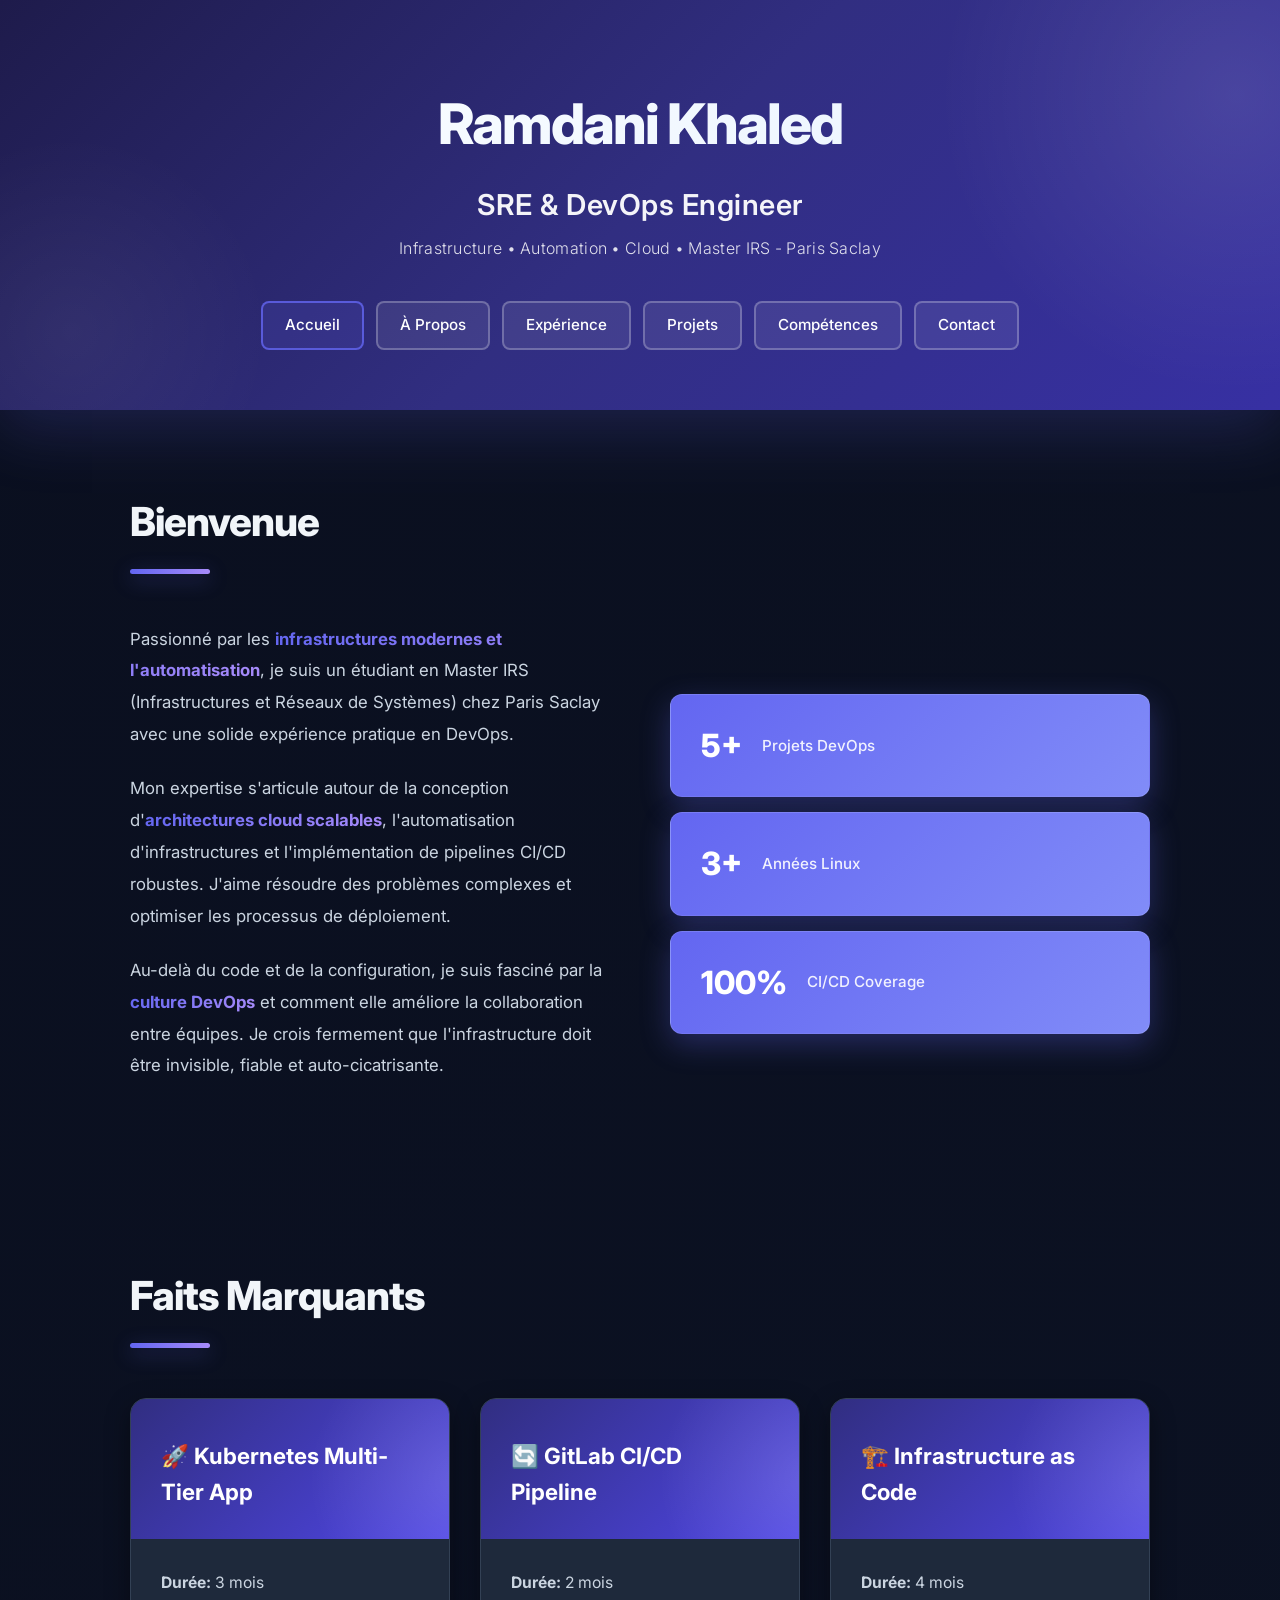
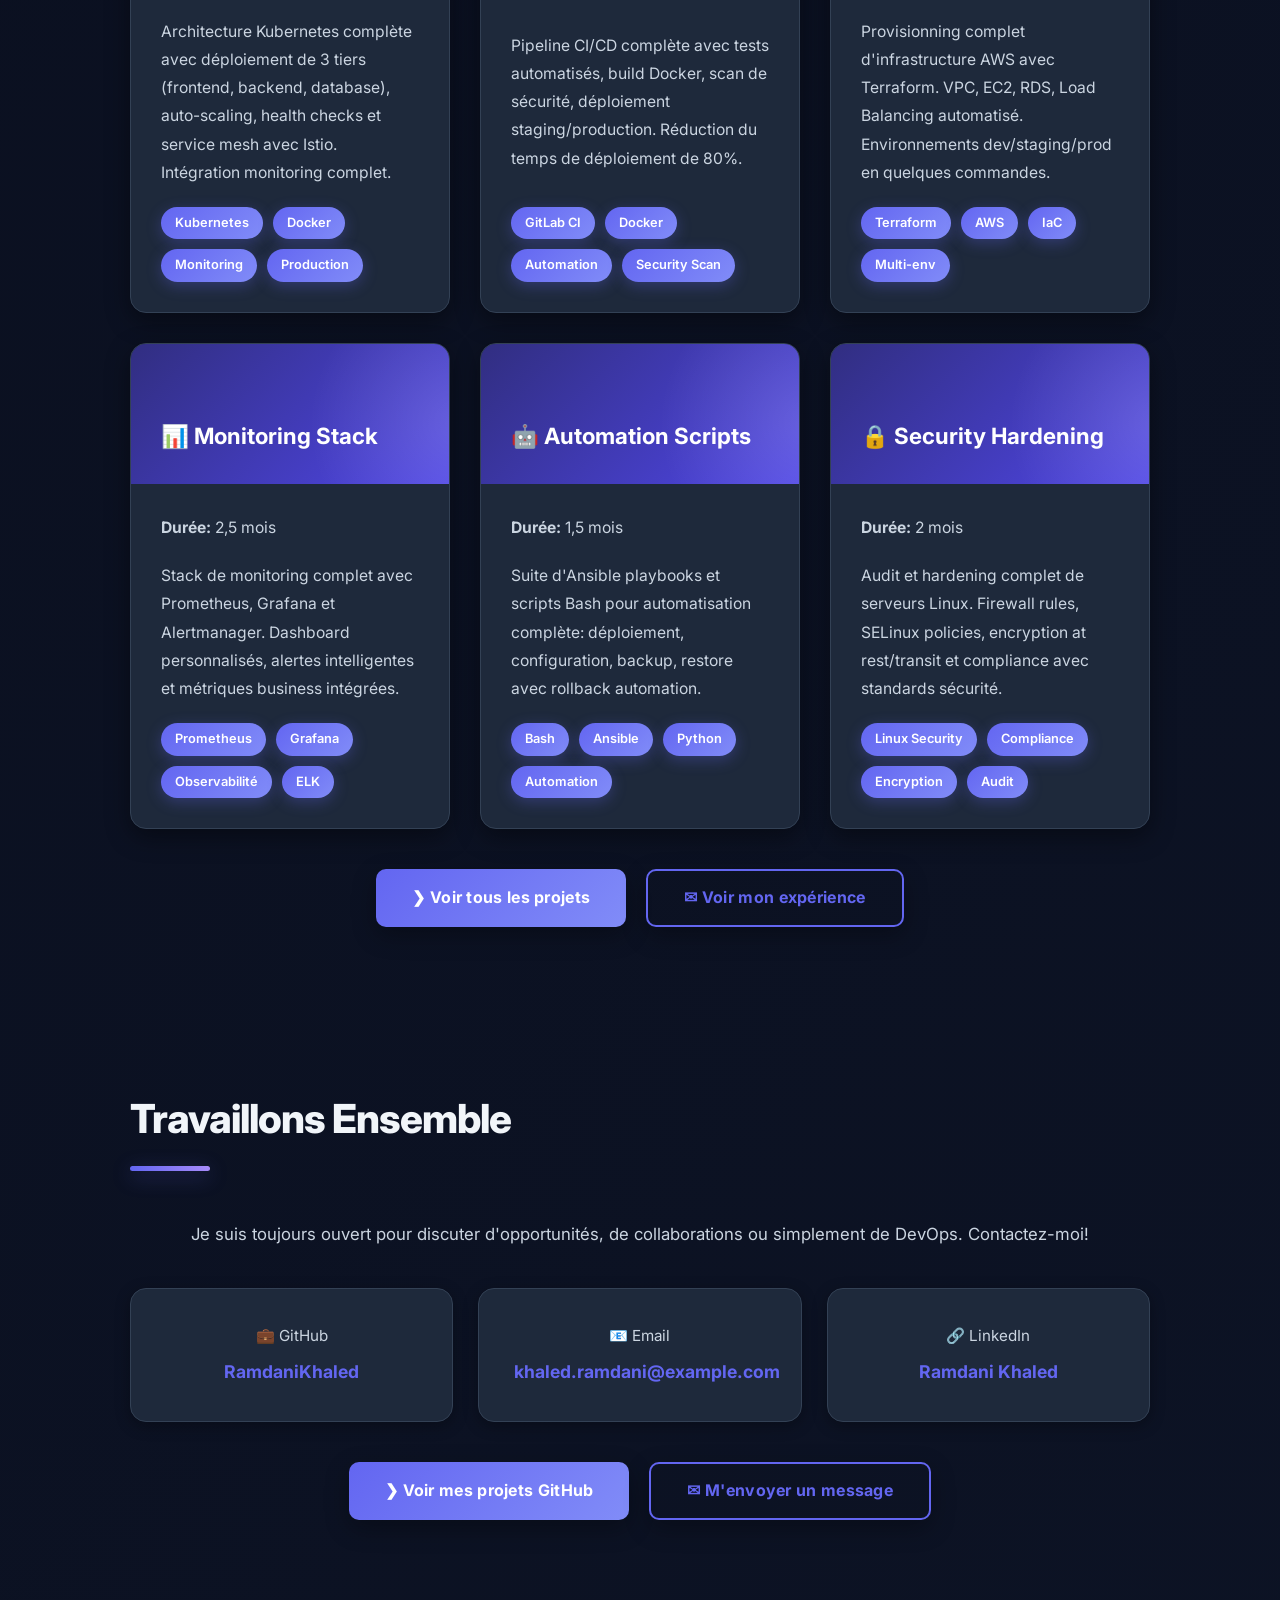
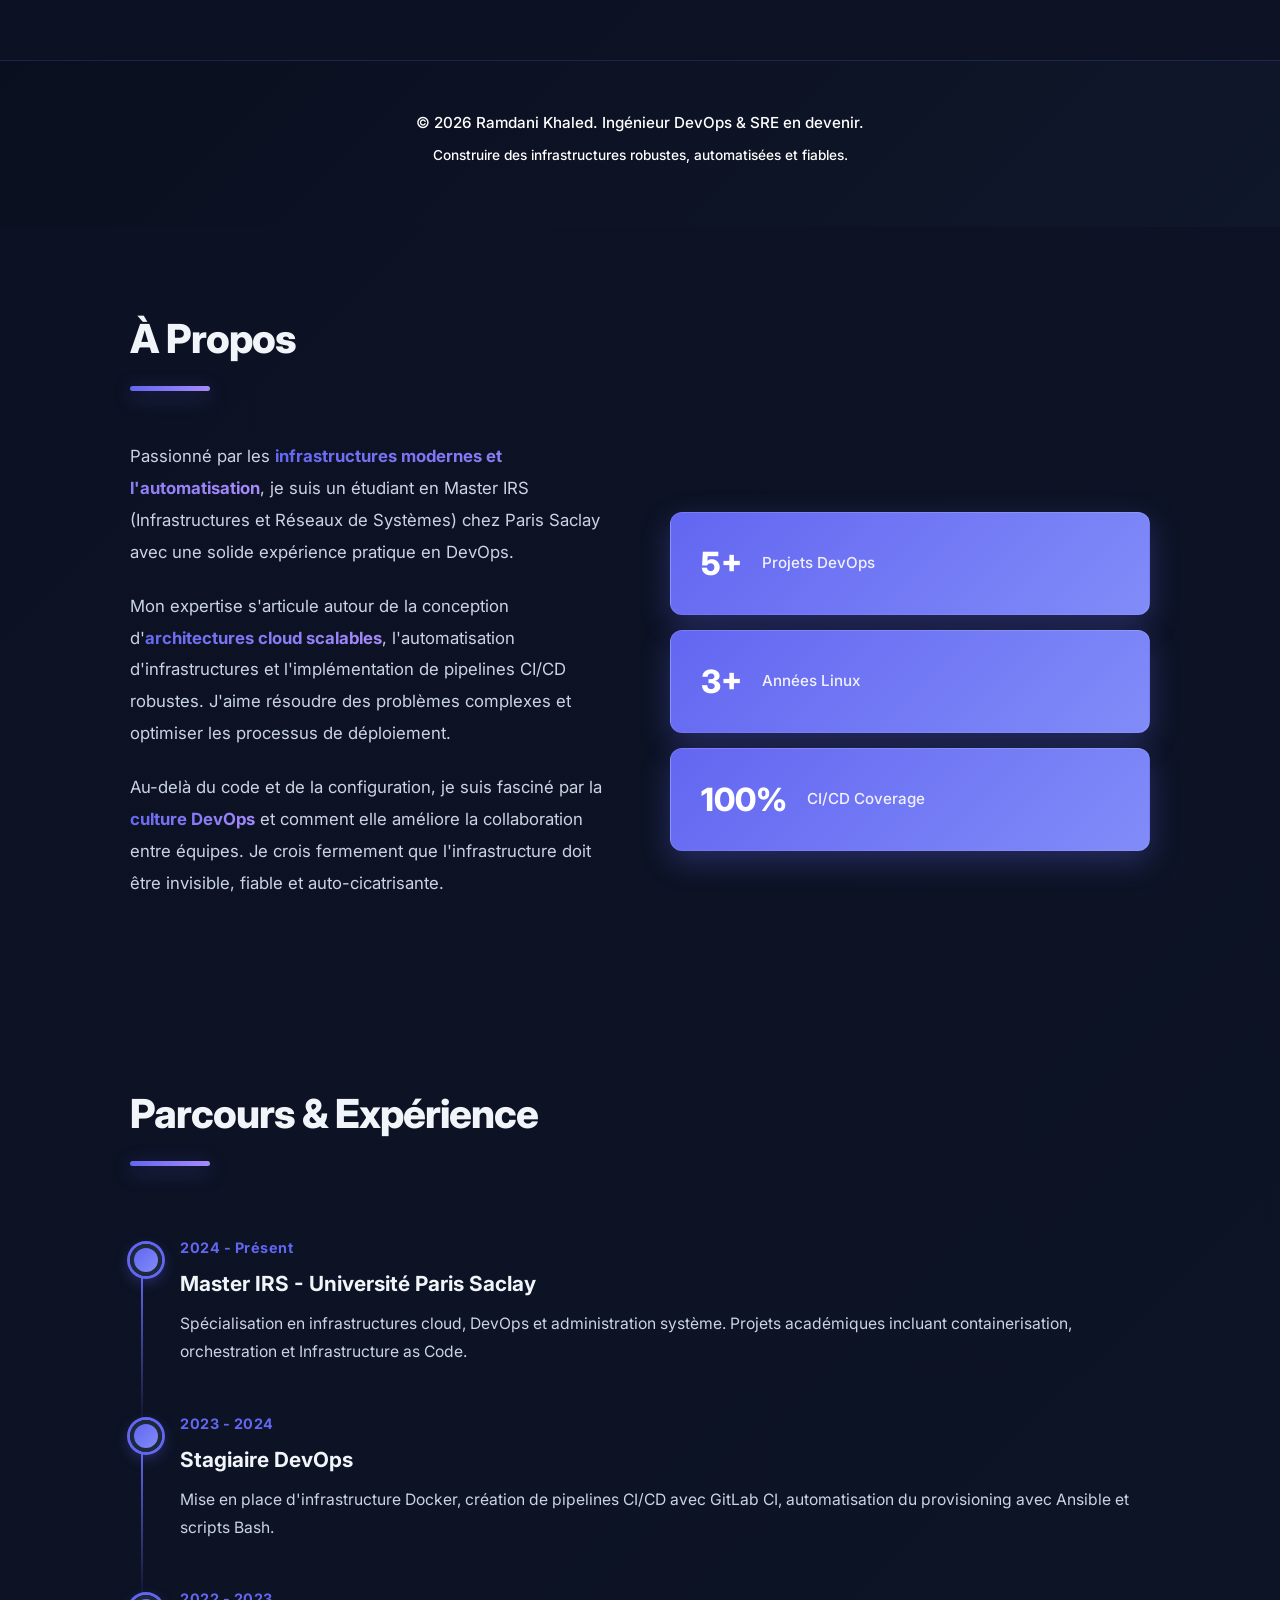
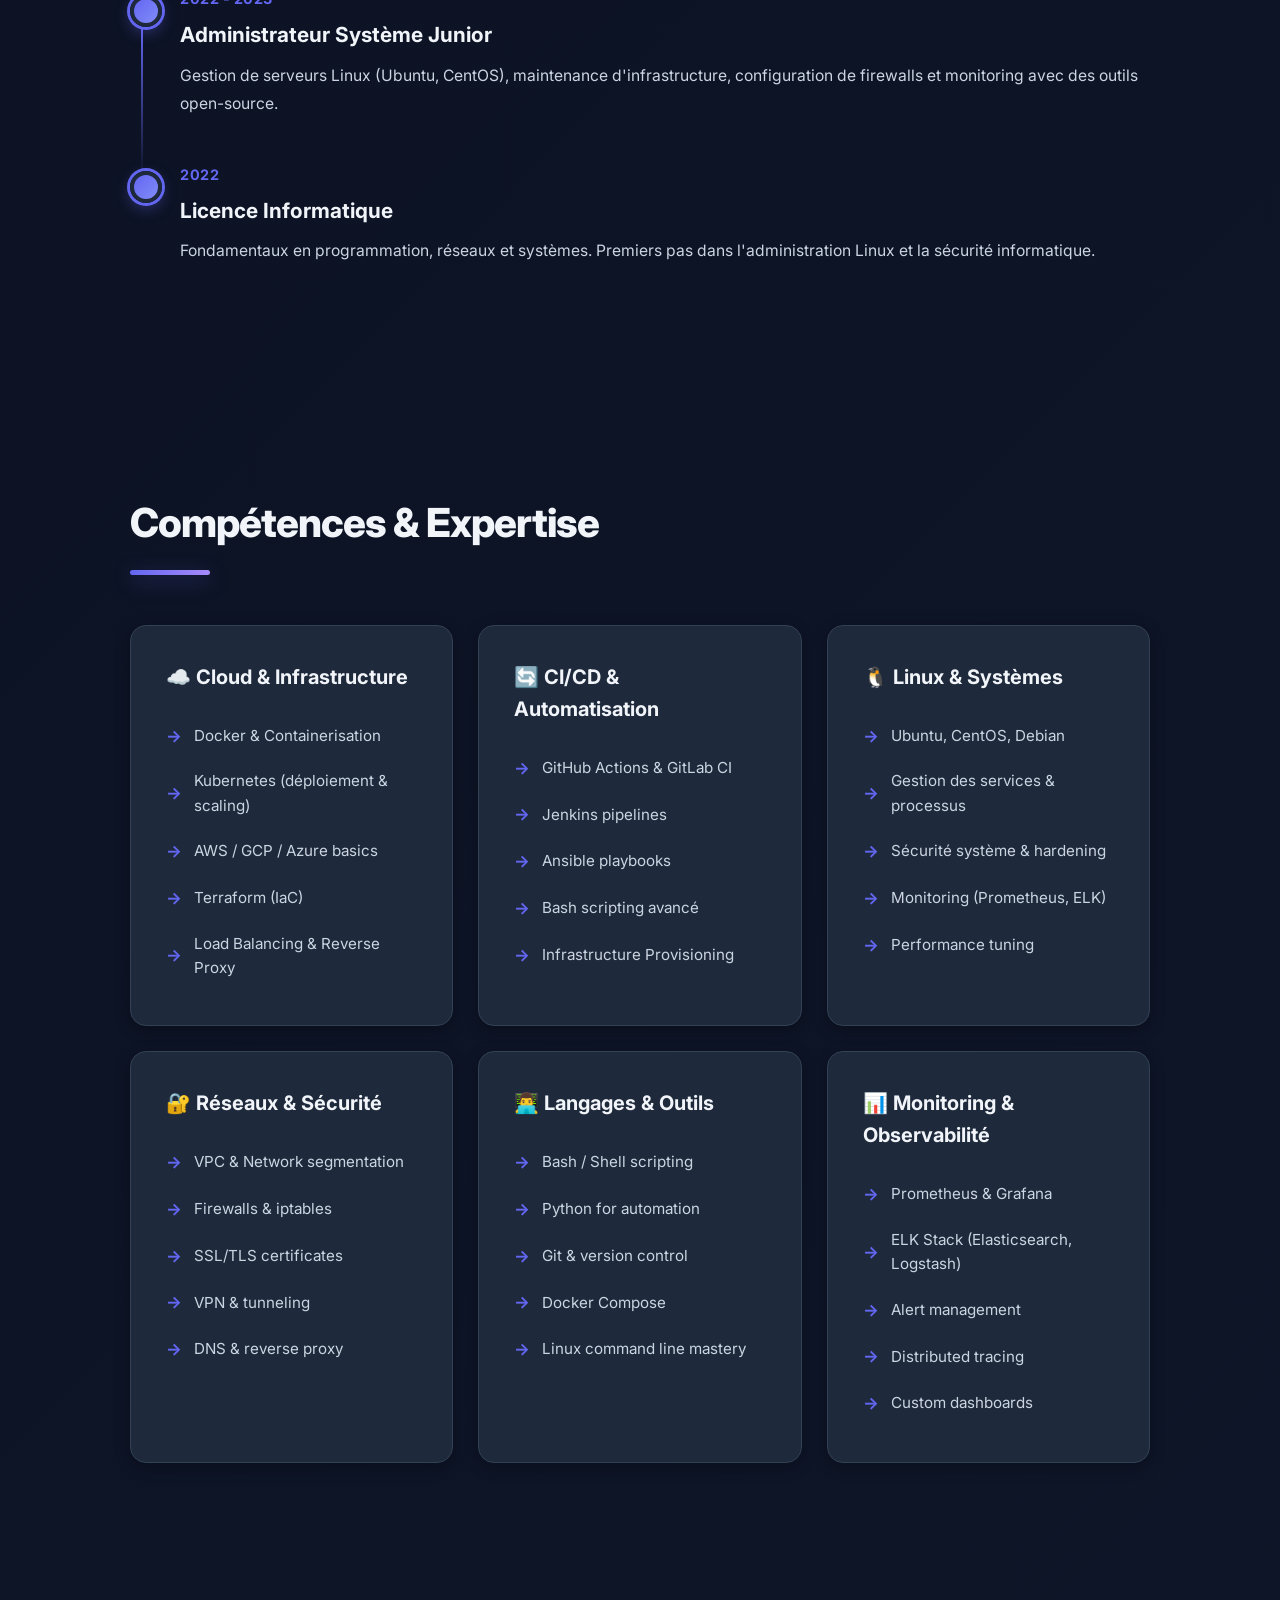
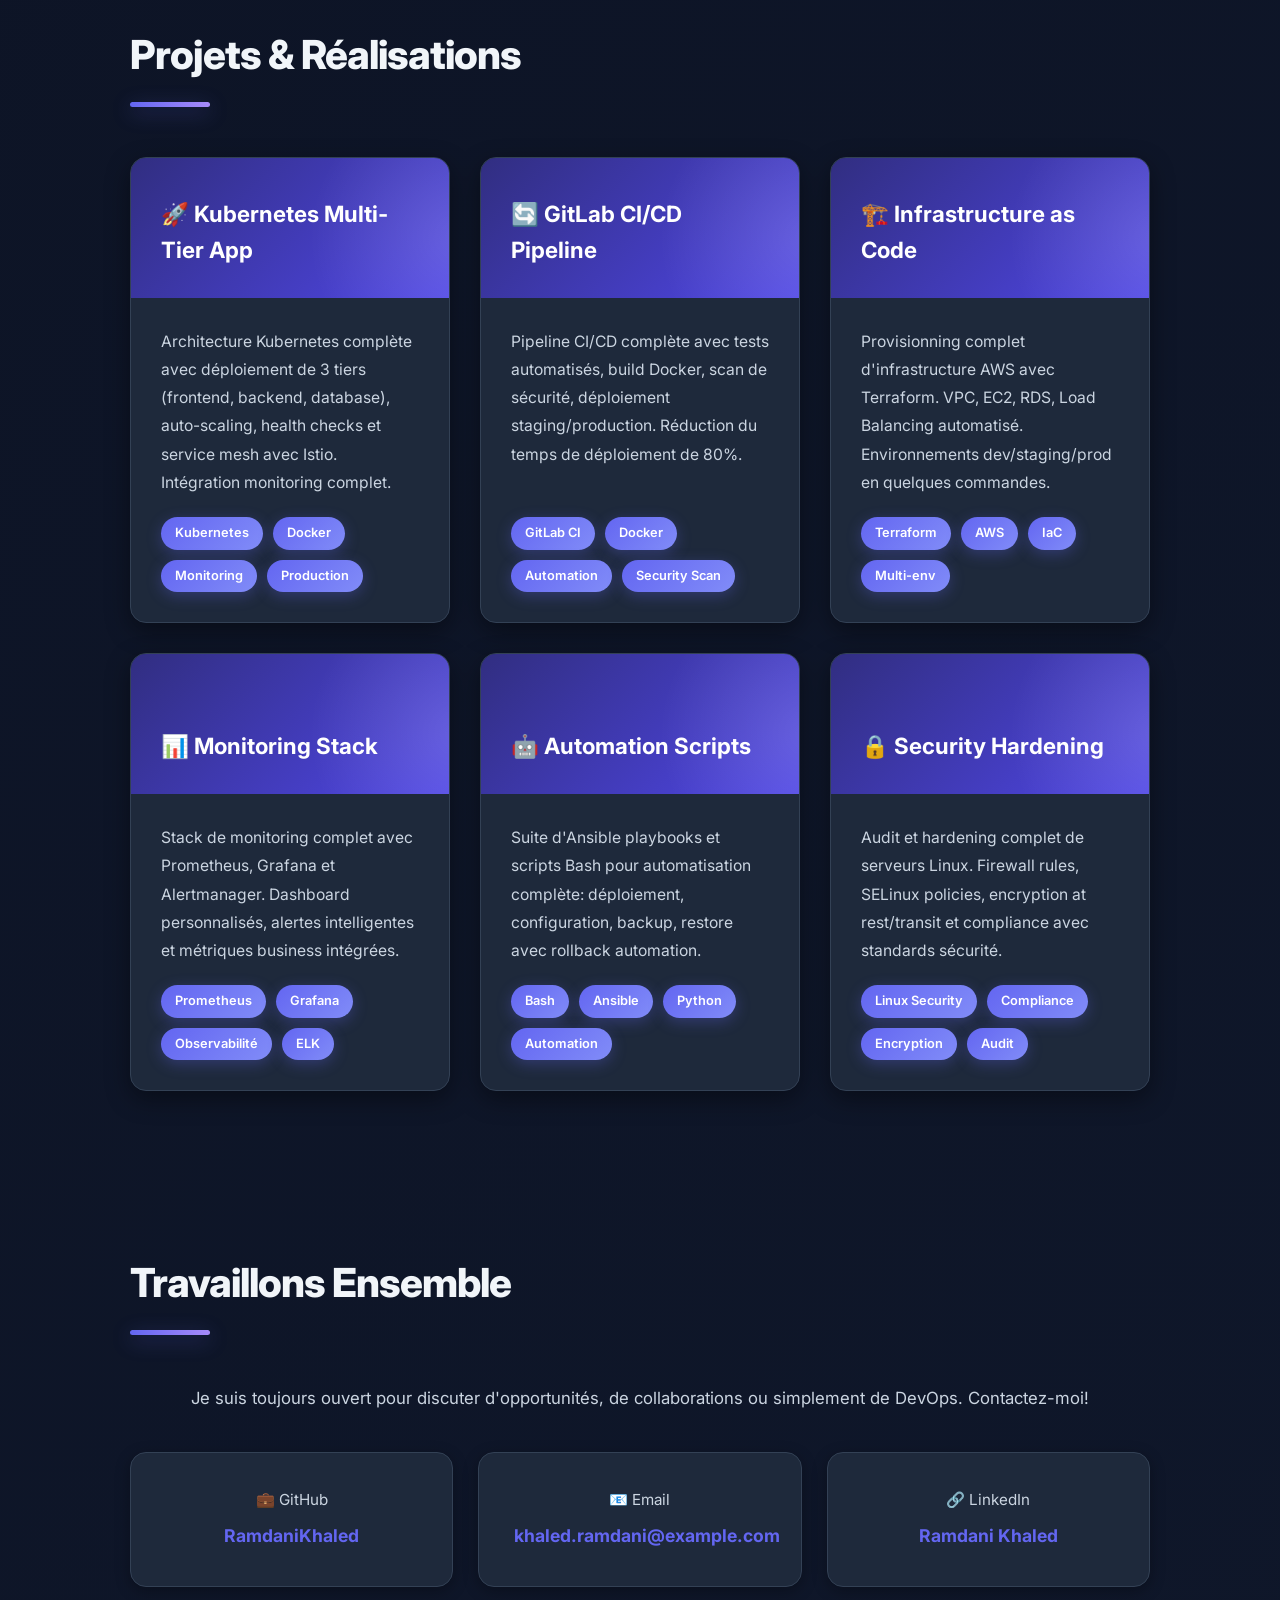
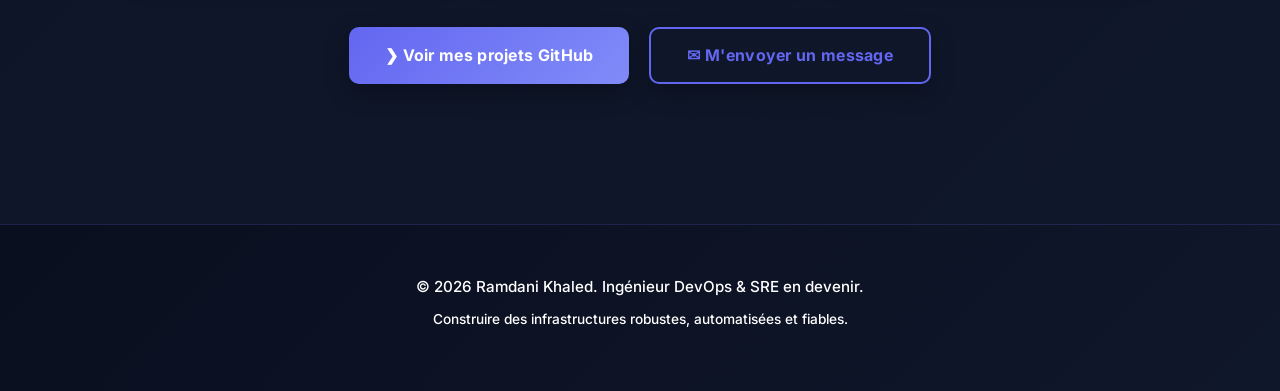
==== index.html @ 849ab248 "changes" ====
<!DOCTYPE html>
<html lang="fr">
<head>
    <meta charset="UTF-8">
    <meta name="viewport" content="width=device-width, initial-scale=1.0">
    <meta name="description" content="Portfolio de Ramdani Khaled - Ingénieur Réseaux et Systèmes / DevOps">
    <title>Ramdani Khaled | Ingénieur Réseaux & DevOps</title>
    <link rel="stylesheet" href="styles.css">
</head>
<body>
    <header>
        <div class="name">Ramdani Khaled</div>
        <div class="title">SRE & DevOps Engineer</div>
        <div class="subtitle">Infrastructure • Automation • Cloud • Master IRS - Paris Saclay</div>
        <nav>
            <a href="index.html">Accueil</a>
            <a href="about.html">À Propos</a>
            <a href="experience.html">Expérience</a>
            <a href="projects.html">Projets</a>
            <a href="skills.html">Compétences</a>
            <a href="#contact">Contact</a>
        </nav>
    </header>

    <main class="container">
        <section id="home">
            <h2>Bienvenue</h2>
            <div class="about-grid">
                <div class="about-text">
                    <p>
                        Passionné par les <span class="highlight">infrastructures modernes et l'automatisation</span>, je suis un étudiant en Master IRS (Infrastructures et Réseaux de Systèmes) chez Paris Saclay avec une solide expérience pratique en DevOps.
                    </p>
                    <p>
                        Mon expertise s'articule autour de la conception d'<span class="highlight">architectures cloud scalables</span>, l'automatisation d'infrastructures et l'implémentation de pipelines CI/CD robustes. J'aime résoudre des problèmes complexes et optimiser les processus de déploiement.
                    </p>
                    <p>
                        Au-delà du code et de la configuration, je suis fasciné par la <span class="highlight">culture DevOps</span> et comment elle améliore la collaboration entre équipes. Je crois fermement que l'infrastructure doit être invisible, fiable et auto-cicatrisante.
                    </p>
                </div>
                <div class="about-stats">
                    <div class="stats-container">
                        <!-- Dynamically loaded from data.json -->
                    </div>
                </div>
            </div>
        </section>

        <section id="highlights">
            <h2>Faits Marquants</h2>
            <div class="projects-grid">
                <!-- 3 featured projects will be displayed here -->
            </div>
            <div class="cta-buttons">
                <a href="projects.html" class="btn btn-primary">❯ Voir tous les projets</a>
                <a href="experience.html" class="btn btn-secondary">✉ Voir mon expérience</a>
            </div>
        </section>

        <section id="contact">
            <h2>Travaillons Ensemble</h2>
            <p style="text-align: center; color: var(--text-light); margin-bottom: 20px; font-size: 1.05em;">
                Je suis toujours ouvert pour discuter d'opportunités, de collaborations ou simplement de DevOps. Contactez-moi!
            </p>
            <div class="contact-info">
                <div class="contact-item">
                    <p style="color: var(--text-light); margin-bottom: 10px;">💼 GitHub</p>
                    <a href="https://github.com/RamdaniKhaled" target="_blank">RamdaniKhaled</a>
                </div>
                <div class="contact-item">
                    <p style="color: var(--text-light); margin-bottom: 10px;">📧 Email</p>
                    <a href="mailto:khaled.ramdani@example.com">khaled.ramdani@example.com</a>
                </div>
                <div class="contact-item">
                    <p style="color: var(--text-light); margin-bottom: 10px;">🔗 LinkedIn</p>
                    <a href="https://linkedin.com" target="_blank">Ramdani Khaled</a>
                </div>
            </div>
            <div class="cta-buttons">
                <a href="https://github.com/RamdaniKhaled" class="btn btn-primary" target="_blank">❯ Voir mes projets GitHub</a>
                <a href="mailto:khaled.ramdani@example.com" class="btn btn-secondary">✉ M'envoyer un message</a>
            </div>
        </section>
    </main>

    <footer>
        <p>&copy; 2026 Ramdani Khaled. Ingénieur DevOps & SRE en devenir.</p>
        <p style="margin-top: 10px; font-size: 0.9em;">Construire des infrastructures robustes, automatisées et fiables.</p>
    </footer>

    <script src="script.js"></script>
</body>
</html>

    <main class="container">
        <section id="home">
            <h2>À Propos</h2>
            <div class="about-grid">
                <div class="about-text">
                    <p>
                        Passionné par les <span class="highlight">infrastructures modernes et l'automatisation</span>, je suis un étudiant en Master IRS (Infrastructures et Réseaux de Systèmes) chez Paris Saclay avec une solide expérience pratique en DevOps.
                    </p>
                    <p>
                        Mon expertise s'articule autour de la conception d'<span class="highlight">architectures cloud scalables</span>, l'automatisation d'infrastructures et l'implémentation de pipelines CI/CD robustes. J'aime résoudre des problèmes complexes et optimiser les processus de déploiement.
                    </p>
                    <p>
                        Au-delà du code et de la configuration, je suis fasciné par la <span class="highlight">culture DevOps</span> et comment elle améliore la collaboration entre équipes. Je crois fermement que l'infrastructure doit être invisible, fiable et auto-cicatrisante.
                    </p>
                </div>
                <div class="about-stats">
                    <div class="stats-container">
                        <div class="stat-box">
                            <div class="number">5+</div>
                            <div class="label">Projets DevOps</div>
                        </div>
                        <div class="stat-box">
                            <div class="number">3+</div>
                            <div class="label">Années Linux</div>
                        </div>
                        <div class="stat-box">
                            <div class="number">100%</div>
                            <div class="label">CI/CD Coverage</div>
                        </div>
                    </div>
                </div>
            </div>
        </section>

        <section id="experience">
            <h2>Parcours & Expérience</h2>
            <div class="experience-timeline">
                <div class="timeline-item">
                    <div class="year">2024 - Présent</div>
                    <h3>Master IRS - Université Paris Saclay</h3>
                    <p>Spécialisation en infrastructures cloud, DevOps et administration système. Projets académiques incluant containerisation, orchestration et Infrastructure as Code.</p>
                </div>
                <div class="timeline-item">
                    <div class="year">2023 - 2024</div>
                    <h3>Stagiaire DevOps</h3>
                    <p>Mise en place d'infrastructure Docker, création de pipelines CI/CD avec GitLab CI, automatisation du provisioning avec Ansible et scripts Bash.</p>
                </div>
                <div class="timeline-item">
                    <div class="year">2022 - 2023</div>
                    <h3>Administrateur Système Junior</h3>
                    <p>Gestion de serveurs Linux (Ubuntu, CentOS), maintenance d'infrastructure, configuration de firewalls et monitoring avec des outils open-source.</p>
                </div>
                <div class="timeline-item">
                    <div class="year">2022</div>
                    <h3>Licence Informatique</h3>
                    <p>Fondamentaux en programmation, réseaux et systèmes. Premiers pas dans l'administration Linux et la sécurité informatique.</p>
                </div>
            </div>
        </section>

        <section id="skills">
            <h2>Compétences & Expertise</h2>
            <div class="skills-grid">
                <div class="skill-card">
                    <h3>☁️ Cloud & Infrastructure</h3>
                    <ul>
                        <li>Docker & Containerisation</li>
                        <li>Kubernetes (déploiement & scaling)</li>
                        <li>AWS / GCP / Azure basics</li>
                        <li>Terraform (IaC)</li>
                        <li>Load Balancing & Reverse Proxy</li>
                    </ul>
                </div>
                <div class="skill-card">
                    <h3>🔄 CI/CD & Automatisation</h3>
                    <ul>
                        <li>GitHub Actions & GitLab CI</li>
                        <li>Jenkins pipelines</li>
                        <li>Ansible playbooks</li>
                        <li>Bash scripting avancé</li>
                        <li>Infrastructure Provisioning</li>
                    </ul>
                </div>
                <div class="skill-card">
                    <h3>🐧 Linux & Systèmes</h3>
                    <ul>
                        <li>Ubuntu, CentOS, Debian</li>
                        <li>Gestion des services & processus</li>
                        <li>Sécurité système & hardening</li>
                        <li>Monitoring (Prometheus, ELK)</li>
                        <li>Performance tuning</li>
                    </ul>
                </div>
                <div class="skill-card">
                    <h3>🔐 Réseaux & Sécurité</h3>
                    <ul>
                        <li>VPC & Network segmentation</li>
                        <li>Firewalls & iptables</li>
                        <li>SSL/TLS certificates</li>
                        <li>VPN & tunneling</li>
                        <li>DNS & reverse proxy</li>
                    </ul>
                </div>
                <div class="skill-card">
                    <h3>👨‍💻 Langages & Outils</h3>
                    <ul>
                        <li>Bash / Shell scripting</li>
                        <li>Python for automation</li>
                        <li>Git & version control</li>
                        <li>Docker Compose</li>
                        <li>Linux command line mastery</li>
                    </ul>
                </div>
                <div class="skill-card">
                    <h3>📊 Monitoring & Observabilité</h3>
                    <ul>
                        <li>Prometheus & Grafana</li>
                        <li>ELK Stack (Elasticsearch, Logstash)</li>
                        <li>Alert management</li>
                        <li>Distributed tracing</li>
                        <li>Custom dashboards</li>
                    </ul>
                </div>
            </div>
        </section>

        <section id="projects">
            <h2>Projets & Réalisations</h2>
            <div class="projects-grid">
                <div class="project-card">
                    <div class="project-header">
                        <h3>🚀 Kubernetes Multi-Tier App</h3>
                    </div>
                    <div class="project-content">
                        <p>Architecture Kubernetes complète avec déploiement de 3 tiers (frontend, backend, database), auto-scaling, health checks et service mesh avec Istio. Intégration monitoring complet.</p>
                        <div class="project-tags">
                            <span class="tag">Kubernetes</span>
                            <span class="tag">Docker</span>
                            <span class="tag">Monitoring</span>
                            <span class="tag">Production</span>
                        </div>
                    </div>
                </div>
                <div class="project-card">
                    <div class="project-header">
                        <h3>🔄 GitLab CI/CD Pipeline</h3>
                    </div>
                    <div class="project-content">
                        <p>Pipeline CI/CD complète avec tests automatisés, build Docker, scan de sécurité, déploiement staging/production. Réduction du temps de déploiement de 80%.</p>
                        <div class="project-tags">
                            <span class="tag">GitLab CI</span>
                            <span class="tag">Docker</span>
                            <span class="tag">Automation</span>
                            <span class="tag">Security Scan</span>
                        </div>
                    </div>
                </div>
                <div class="project-card">
                    <div class="project-header">
                        <h3>🏗️ Infrastructure as Code</h3>
                    </div>
                    <div class="project-content">
                        <p>Provisionning complet d'infrastructure AWS avec Terraform. VPC, EC2, RDS, Load Balancing automatisé. Environnements dev/staging/prod en quelques commandes.</p>
                        <div class="project-tags">
                            <span class="tag">Terraform</span>
                            <span class="tag">AWS</span>
                            <span class="tag">IaC</span>
                            <span class="tag">Multi-env</span>
                        </div>
                    </div>
                </div>
                <div class="project-card">
                    <div class="project-header">
                        <h3>📊 Monitoring Stack</h3>
                    </div>
                    <div class="project-content">
                        <p>Stack de monitoring complet avec Prometheus, Grafana et Alertmanager. Dashboard personnalisés, alertes intelligentes et métriques business intégrées.</p>
                        <div class="project-tags">
                            <span class="tag">Prometheus</span>
                            <span class="tag">Grafana</span>
                            <span class="tag">Observabilité</span>
                            <span class="tag">ELK</span>
                        </div>
                    </div>
                </div>
                <div class="project-card">
                    <div class="project-header">
                        <h3>🤖 Automation Scripts</h3>
                    </div>
                    <div class="project-content">
                        <p>Suite d'Ansible playbooks et scripts Bash pour automatisation complète: déploiement, configuration, backup, restore avec rollback automation.</p>
                        <div class="project-tags">
                            <span class="tag">Bash</span>
                            <span class="tag">Ansible</span>
                            <span class="tag">Python</span>
                            <span class="tag">Automation</span>
                        </div>
                    </div>
                </div>
                <div class="project-card">
                    <div class="project-header">
                        <h3>🔒 Security Hardening</h3>
                    </div>
                    <div class="project-content">
                        <p>Audit et hardening complet de serveurs Linux. Firewall rules, SELinux policies, encryption at rest/transit et compliance avec standards sécurité.</p>
                        <div class="project-tags">
                            <span class="tag">Linux Security</span>
                            <span class="tag">Compliance</span>
                            <span class="tag">Encryption</span>
                            <span class="tag">Audit</span>
                        </div>
                    </div>
                </div>
            </div>
        </section>

        <section id="contact">
            <h2>Travaillons Ensemble</h2>
            <p style="text-align: center; color: var(--text-light); margin-bottom: 20px; font-size: 1.05em;">
                Je suis toujours ouvert pour discuter d'opportunités, de collaborations ou simplement de DevOps. Contactez-moi!
            </p>
            <div class="contact-info">
                <div class="contact-item">
                    <p style="color: var(--text-light); margin-bottom: 10px;">💼 GitHub</p>
                    <a href="https://github.com/RamdaniKhaled" target="_blank">RamdaniKhaled</a>
                </div>
                <div class="contact-item">
                    <p style="color: var(--text-light); margin-bottom: 10px;">📧 Email</p>
                    <a href="mailto:khaled.ramdani@example.com">khaled.ramdani@example.com</a>
                </div>
                <div class="contact-item">
                    <p style="color: var(--text-light); margin-bottom: 10px;">🔗 LinkedIn</p>
                    <a href="https://linkedin.com" target="_blank">Ramdani Khaled</a>
                </div>
            </div>
            <div class="cta-buttons">
                <a href="https://github.com/RamdaniKhaled" class="btn btn-primary" target="_blank">❯ Voir mes projets GitHub</a>
                <a href="mailto:khaled.ramdani@example.com" class="btn btn-secondary">✉ M'envoyer un message</a>
            </div>
        </section>
    </main>

    <footer>
        <p>&copy; 2026 Ramdani Khaled. Ingénieur DevOps & SRE en devenir.</p>
        <p style="margin-top: 10px; font-size: 0.9em;">Construire des infrastructures robustes, automatisées et fiables.</p>
    </footer>
</body>
</html>
---- styles.css ----
@import url('https://fonts.googleapis.com/css2?family=Inter:wght@300;400;500;600;700;800&family=JetBrains+Mono:wght@400;600&display=swap');

* {
    margin: 0;
    padding: 0;
    box-sizing: border-box;
}

:root {
    --primary: #6366f1;
    --primary-light: #818cf8;
    --primary-dark: #4f46e5;
    --secondary: #a78bfa;
    --accent: #c7d2fe;
    --accent-light: #ddd6fe;
    --text-dark: #f1f5f9;
    --text-light: #cbd5e1;
    --text-lighter: #94a3b8;
    --bg-dark: #0f172a;
    --bg-darker: #0a0f1f;
    --bg-card: #1e293b;
    --border: #334155;
    --border-light: #475569;
    --success: #10b981;
    --warning: #f59e0b;
}

body {
    font-family: 'Inter', -apple-system, BlinkMacSystemFont, 'Segoe UI', sans-serif;
    line-height: 1.6;
    color: var(--text-dark);
    background: linear-gradient(135deg, #0a0f1f 0%, #0f172a 100%);
    min-height: 100vh;
}

/* SCROLLBAR */
::-webkit-scrollbar {
    width: 8px;
}

::-webkit-scrollbar-track {
    background: transparent;
}

::-webkit-scrollbar-thumb {
    background: var(--primary-light);
    border-radius: 4px;
}

::-webkit-scrollbar-thumb:hover {
    background: var(--primary);
}

/* HEADER */
header {
    background: linear-gradient(135deg, #1e1b4b 0%, #312e81 50%, #3730a3 100%);
    color: white;
    padding: 80px 20px 60px;
    text-align: center;
    position: relative;
    overflow: hidden;
    box-shadow: 0 20px 60px rgba(99, 102, 241, 0.2);
}

header::before {
    content: '';
    position: absolute;
    top: -50%;
    right: -20%;
    width: 600px;
    height: 600px;
    background: radial-gradient(circle, rgba(255, 255, 255, 0.1) 0%, transparent 70%);
    border-radius: 50%;
    animation: float 8s ease-in-out infinite;
}

header::after {
    content: '';
    position: absolute;
    bottom: -30%;
    left: -10%;
    width: 400px;
    height: 400px;
    background: radial-gradient(circle, rgba(255, 255, 255, 0.05) 0%, transparent 70%);
    border-radius: 50%;
    animation: float 12s ease-in-out infinite reverse;
}

@keyframes float {
    0%, 100% { transform: translateY(0px); }
    50% { transform: translateY(20px); }
}

header > * {
    position: relative;
    z-index: 1;
}

.name {
    font-size: 3.5em;
    font-weight: 800;
    margin-bottom: 12px;
    letter-spacing: -2px;
    background: linear-gradient(135deg, #ffffff 0%, #e6f2ff 100%);
    -webkit-background-clip: text;
    -webkit-text-fill-color: transparent;
    background-clip: text;
    animation: slideDown 0.8s ease-out;
}

@keyframes slideDown {
    from {
        opacity: 0;
        transform: translateY(-30px);
    }
    to {
        opacity: 1;
        transform: translateY(0);
    }
}

.title {
    font-size: 1.8em;
    margin-bottom: 8px;
    font-weight: 600;
    opacity: 0.95;
    letter-spacing: 0.5px;
}

.subtitle {
    font-size: 1em;
    opacity: 0.85;
    margin-bottom: 40px;
    font-weight: 300;
    letter-spacing: 0.3px;
}

nav {
    display: flex;
    gap: 12px;
    justify-content: center;
    flex-wrap: wrap;
    animation: slideUp 0.8s ease-out 0.2s both;
}

@keyframes slideUp {
    from {
        opacity: 0;
        transform: translateY(20px);
    }
    to {
        opacity: 1;
        transform: translateY(0);
    }
}

nav a {
    color: white;
    text-decoration: none;
    padding: 10px 22px;
    border: 2px solid rgba(255, 255, 255, 0.25);
    border-radius: 8px;
    transition: all 0.3s cubic-bezier(0.4, 0, 0.2, 1);
    font-size: 0.95em;
    font-weight: 500;
    backdrop-filter: blur(10px);
    background: rgba(255, 255, 255, 0.08);
}

nav a:hover {
    background: rgba(255, 255, 255, 0.15);
    border-color: rgba(255, 255, 255, 0.6);
    transform: translateY(-3px);
    box-shadow: 0 10px 25px rgba(0, 0, 0, 0.3);
}

/* LAYOUT */
.container {
    max-width: 1100px;
    margin: 0 auto;
    padding: 0 20px;
}

section {
    padding: 80px 20px;
    background: transparent;
}

h2 {
    font-size: 2.5em;
    margin-bottom: 50px;
    color: #f1f5f9;
    position: relative;
    padding-bottom: 20px;
    font-weight: 800;
    letter-spacing: -1px;
}

h2::after {
    content: '';
    position: absolute;
    bottom: 0;
    left: 0;
    width: 80px;
    height: 5px;
    background: linear-gradient(90deg, var(--primary), var(--secondary));
    border-radius: 3px;
    box-shadow: 0 5px 20px rgba(99, 102, 241, 0.4);
}

/* ABOUT SECTION */
.about-grid {
    display: grid;
    grid-template-columns: 1fr 1fr;
    gap: 60px;
    align-items: center;
}

.about-text p {
    margin-bottom: 22px;
    color: var(--text-light);
    line-height: 1.9;
    font-size: 1.05em;
}

.highlight {
    color: var(--primary);
    font-weight: 700;
    background: linear-gradient(120deg, var(--primary), var(--secondary));
    -webkit-background-clip: text;
    -webkit-text-fill-color: transparent;
    background-clip: text;
}

.stats-container {
    display: grid;
    grid-template-columns: 1fr;
    gap: 15px;
}

.stat-box {
    background: linear-gradient(135deg, var(--primary) 0%, var(--primary-light) 100%);
    color: white;
    padding: 25px 30px;
    border-radius: 12px;
    display: flex;
    align-items: center;
    gap: 20px;
    box-shadow: 0 10px 30px rgba(99, 102, 241, 0.3);
    transition: all 0.3s cubic-bezier(0.4, 0, 0.2, 1);
    border: 1px solid rgba(255, 255, 255, 0.1);
}

.stat-box:hover {
    transform: translateX(10px);
    box-shadow: 0 15px 40px rgba(99, 102, 241, 0.4);
}

.stat-box .number {
    font-size: 2em;
    font-weight: 800;
}

.stat-box .label {
    font-size: 0.95em;
    opacity: 0.9;
    font-weight: 500;
}

/* EXPERIENCE TIMELINE */
.experience-timeline {
    position: relative;
    padding: 20px 0;
}

.timeline-item {
    padding-left: 50px;
    margin-bottom: 45px;
    position: relative;
    opacity: 0;
    animation: fadeInLeft 0.6s ease-out forwards;
}

.timeline-item:nth-child(1) { animation-delay: 0.1s; }
.timeline-item:nth-child(2) { animation-delay: 0.2s; }
.timeline-item:nth-child(3) { animation-delay: 0.3s; }
.timeline-item:nth-child(4) { animation-delay: 0.4s; }

@keyframes fadeInLeft {
    from {
        opacity: 0;
        transform: translateX(-30px);
    }
    to {
        opacity: 1;
        transform: translateX(0);
    }
}

.timeline-item::before {
    content: '';
    position: absolute;
    left: 0;
    top: 8px;
    width: 24px;
    height: 24px;
    background: linear-gradient(135deg, var(--primary), var(--primary-light));
    border-radius: 50%;
    border: 4px solid var(--bg-card);
    box-shadow: 0 0 0 3px var(--primary), 0 5px 15px rgba(99, 102, 241, 0.4);
    transition: all 0.3s ease;
}

.timeline-item:hover::before {
    transform: scale(1.3);
    box-shadow: 0 0 0 3px var(--primary), 0 8px 25px rgba(99, 102, 241, 0.5);
}

.timeline-item:not(:last-child)::after {
    content: '';
    position: absolute;
    left: 11px;
    top: 40px;
    width: 2px;
    height: calc(100% + 20px);
    background: linear-gradient(180deg, var(--primary) 0%, transparent 100%);
}

.timeline-item .year {
    color: var(--primary);
    font-weight: 700;
    font-size: 0.9em;
    margin-bottom: 8px;
    letter-spacing: 0.5px;
}

.timeline-item h3 {
    color: var(--text-dark);
    margin-bottom: 10px;
    font-size: 1.3em;
    font-weight: 700;
}

.timeline-item p {
    color: var(--text-light);
    font-size: 0.98em;
    line-height: 1.8;
}

/* SKILLS GRID */
.skills-grid {
    display: grid;
    grid-template-columns: repeat(auto-fit, minmax(280px, 1fr));
    gap: 25px;
}

.skill-card {
    background: var(--bg-card);
    padding: 35px;
    border-radius: 16px;
    border: 1px solid var(--border);
    transition: all 0.3s cubic-bezier(0.4, 0, 0.2, 1);
    position: relative;
    overflow: hidden;
    box-shadow: 0 4px 15px rgba(0, 0, 0, 0.3);
}

.skill-card::before {
    content: '';
    position: absolute;
    top: -50%;
    right: -50%;
    width: 200px;
    height: 200px;
    background: radial-gradient(circle, var(--primary) 0%, transparent 70%);
    opacity: 0;
    transition: all 0.5s ease;
}

.skill-card:hover {
    transform: translateY(-10px);
    box-shadow: 0 20px 50px rgba(99, 102, 241, 0.2);
    border-color: var(--primary);
}

.skill-card:hover::before {
    opacity: 0.05;
}

.skill-card h3 {
    color: var(--text-dark);
    margin-bottom: 20px;
    font-size: 1.25em;
    font-weight: 700;
    position: relative;
    z-index: 1;
}

.skill-card ul {
    list-style: none;
    font-size: 0.95em;
    color: var(--text-light);
    position: relative;
    z-index: 1;
}

.skill-card li {
    padding: 10px 0;
    display: flex;
    align-items: center;
    transition: all 0.2s ease;
}

.skill-card li:hover {
    transform: translateX(8px);
    color: var(--primary);
}

.skill-card li::before {
    content: '→';
    color: var(--primary);
    margin-right: 12px;
    font-weight: 700;
    font-size: 1.1em;
    transition: all 0.2s ease;
}

.skill-card li:hover::before {
    transform: translateX(5px);
}

/* PROJECTS GRID */
.projects-grid {
    display: grid;
    grid-template-columns: repeat(auto-fit, minmax(320px, 1fr));
    gap: 30px;
}

.project-card {
    background: var(--bg-card);
    border-radius: 16px;
    overflow: hidden;
    box-shadow: 0 8px 25px rgba(0, 0, 0, 0.4);
    transition: all 0.3s cubic-bezier(0.4, 0, 0.2, 1);
    border: 1px solid var(--border);
    position: relative;
    display: flex;
    flex-direction: column;
}

.project-card::after {
    content: '';
    position: absolute;
    top: 0;
    left: 0;
    right: 0;
    height: 4px;
    background: linear-gradient(90deg, var(--primary), var(--secondary));
    transform: scaleX(0);
    transform-origin: left;
    transition: transform 0.4s cubic-bezier(0.4, 0, 0.2, 1);
}

.project-card:hover::after {
    transform: scaleX(1);
}

.project-card:hover {
    transform: translateY(-15px);
    box-shadow: 0 25px 60px rgba(99, 102, 241, 0.25);
}

.project-header {
    background: linear-gradient(135deg, #312e81 0%, #4f46e5 100%);
    color: white;
    padding: 30px;
    min-height: 140px;
    display: flex;
    align-items: flex-end;
    position: relative;
    overflow: hidden;
}

.project-header::before {
    content: '';
    position: absolute;
    top: -50%;
    right: -50%;
    width: 300px;
    height: 300px;
    background: radial-gradient(circle, rgba(255, 255, 255, 0.15) 0%, transparent 70%);
    border-radius: 50%;
}

.project-header h3 {
    font-size: 1.4em;
    font-weight: 700;
    position: relative;
    z-index: 1;
}

.project-content {
    padding: 30px;
    flex-grow: 1;
    display: flex;
    flex-direction: column;
}

.project-content p {
    color: var(--text-light);
    margin-bottom: 20px;
    font-size: 0.98em;
    line-height: 1.8;
    flex-grow: 1;
}

.project-tags {
    display: flex;
    flex-wrap: wrap;
    gap: 10px;
    margin-top: auto;
}

.tag {
    display: inline-block;
    background: linear-gradient(135deg, var(--primary) 0%, var(--primary-light) 100%);
    color: white;
    padding: 6px 14px;
    border-radius: 20px;
    font-size: 0.8em;
    font-weight: 600;
    box-shadow: 0 4px 15px rgba(99, 102, 241, 0.3);
    transition: all 0.2s ease;
}

.tag:hover {
    transform: scale(1.05);
    box-shadow: 0 6px 20px rgba(99, 102, 241, 0.4);
}

/* CONTACT SECTION */
.contact-info {
    display: grid;
    grid-template-columns: repeat(auto-fit, minmax(240px, 1fr));
    gap: 25px;
    margin: 40px 0;
}

.contact-item {
    text-align: center;
    padding: 35px;
    background: var(--bg-card);
    border-radius: 16px;
    border: 1px solid var(--border);
    transition: all 0.3s cubic-bezier(0.4, 0, 0.2, 1);
    box-shadow: 0 4px 15px rgba(0, 0, 0, 0.3);
}

.contact-item:hover {
    transform: translateY(-8px);
    box-shadow: 0 15px 40px rgba(99, 102, 241, 0.2);
    border-color: var(--primary-light);
}

.contact-item p {
    color: var(--text-light);
    margin-bottom: 15px;
    font-size: 0.95em;
}

.contact-item a {
    color: var(--primary);
    text-decoration: none;
    font-weight: 700;
    font-size: 1.1em;
    transition: all 0.2s ease;
    display: inline-block;
}

.contact-item a:hover {
    color: var(--primary-dark);
    transform: translateX(5px);
}

/* BUTTONS */
.cta-buttons {
    display: flex;
    gap: 20px;
    justify-content: center;
    flex-wrap: wrap;
    margin-top: 40px;
}

.btn {
    padding: 14px 36px;
    border-radius: 10px;
    text-decoration: none;
    font-weight: 700;
    transition: all 0.3s cubic-bezier(0.4, 0, 0.2, 1);
    border: none;
    cursor: pointer;
    font-size: 1em;
    letter-spacing: 0.3px;
    display: inline-flex;
    align-items: center;
    gap: 8px;
    box-shadow: 0 8px 25px rgba(0, 0, 0, 0.3);
}

.btn-primary {
    background: linear-gradient(135deg, var(--primary) 0%, var(--primary-light) 100%);
    color: white;
}

.btn-primary:hover {
    transform: translateY(-4px);
    box-shadow: 0 15px 40px rgba(99, 102, 241, 0.4);
}

.btn-primary:active {
    transform: translateY(-2px);
}

.btn-secondary {
    border: 2.5px solid var(--primary);
    color: var(--primary);
    background: transparent;
}

.btn-secondary:hover {
    background: var(--primary);
    color: white;
    transform: translateY(-4px);
    box-shadow: 0 15px 40px rgba(99, 102, 241, 0.4);
}

/* FOOTER */
footer {
    background: linear-gradient(135deg, #0a0f1f 0%, #0f172a 100%);
    color: white;
    text-align: center;
    padding: 50px 20px;
    font-size: 0.95em;
    margin-top: 60px;
    border-top: 1px solid rgba(99, 102, 241, 0.2);
}

footer p {
    margin-bottom: 10px;
    font-weight: 500;
}

footer a {
    color: var(--secondary);
    text-decoration: none;
    transition: all 0.2s ease;
}

footer a:hover {
    text-decoration: underline;
    opacity: 0.8;
}

/* RESPONSIVE */
@media (max-width: 768px) {
    .name {
        font-size: 2.2em;
    }

    .title {
        font-size: 1.3em;
    }

    .subtitle {
        font-size: 0.9em;
    }

    .about-grid {
        grid-template-columns: 1fr;
        gap: 40px;
    }

    h2 {
        font-size: 1.8em;
        margin-bottom: 35px;
    }

    nav {
        gap: 8px;
    }

    nav a {
        padding: 8px 16px;
        font-size: 0.85em;
    }

    .skills-grid {
        grid-template-columns: 1fr;
    }

    .projects-grid {
        grid-template-columns: 1fr;
    }

    .cta-buttons {
        flex-direction: column;
    }

    .btn {
        width: 100%;
        justify-content: center;
    }

    section {
        padding: 50px 20px;
    }

    header {
        padding: 50px 20px 40px;
    }
}

/* DETAILED PROJECTS PAGE */
.projects-detailed-grid {
    display: grid;
    grid-template-columns: 1fr;
    gap: 40px;
    margin-top: 30px;
}

.project-detail-card {
    background: var(--bg-card);
    border-radius: 16px;
    overflow: hidden;
    box-shadow: 0 8px 25px rgba(0, 0, 0, 0.4);
    transition: all 0.3s cubic-bezier(0.4, 0, 0.2, 1);
    border: 1px solid var(--border);
    display: grid;
    grid-template-columns: 1fr 1fr;
    gap: 0;
}

.project-detail-card:hover {
    box-shadow: 0 25px 60px rgba(99, 102, 241, 0.25);
}

.project-image {
    position: relative;
    overflow: hidden;
    height: 350px;
}

.project-image img {
    width: 100%;
    height: 100%;
    object-fit: cover;
    transition: transform 0.5s cubic-bezier(0.4, 0, 0.2, 1);
}

.project-detail-card:hover .project-image img {
    transform: scale(1.05);
}

.project-overlay {
    position: absolute;
    top: 0;
    left: 0;
    right: 0;
    bottom: 0;
    background: linear-gradient(135deg, rgba(99, 102, 241, 0.7), rgba(167, 139, 250, 0.7));
    display: flex;
    align-items: flex-end;
    padding: 30px;
    opacity: 0;
    transition: all 0.3s ease;
}

.project-detail-card:hover .project-overlay {
    opacity: 1;
}

.project-overlay h3 {
    color: white;
    font-size: 1.5em;
    margin: 0;
}

.project-detail-content {
    padding: 35px;
    display: flex;
    flex-direction: column;
    justify-content: center;
}

.project-detail-content h3 {
    color: var(--text-dark);
    margin-bottom: 15px;
    font-size: 1.8em;
    font-weight: 800;
}

.project-detail-content .duration {
    color: var(--primary);
    font-weight: 700;
    margin-bottom: 15px;
}

.project-detail-content .description {
    color: var(--text-light);
    margin-bottom: 15px;
    font-size: 1.05em;
    line-height: 1.8;
    font-weight: 600;
}

.project-detail-content .details {
    color: var(--text-lighter);
    margin-bottom: 20px;
    font-size: 0.95em;
    line-height: 1.8;
}

@media (max-width: 1024px) {
    .project-detail-card {
        grid-template-columns: 1fr;
    }

    .project-image {
        height: 300px;
    }
}
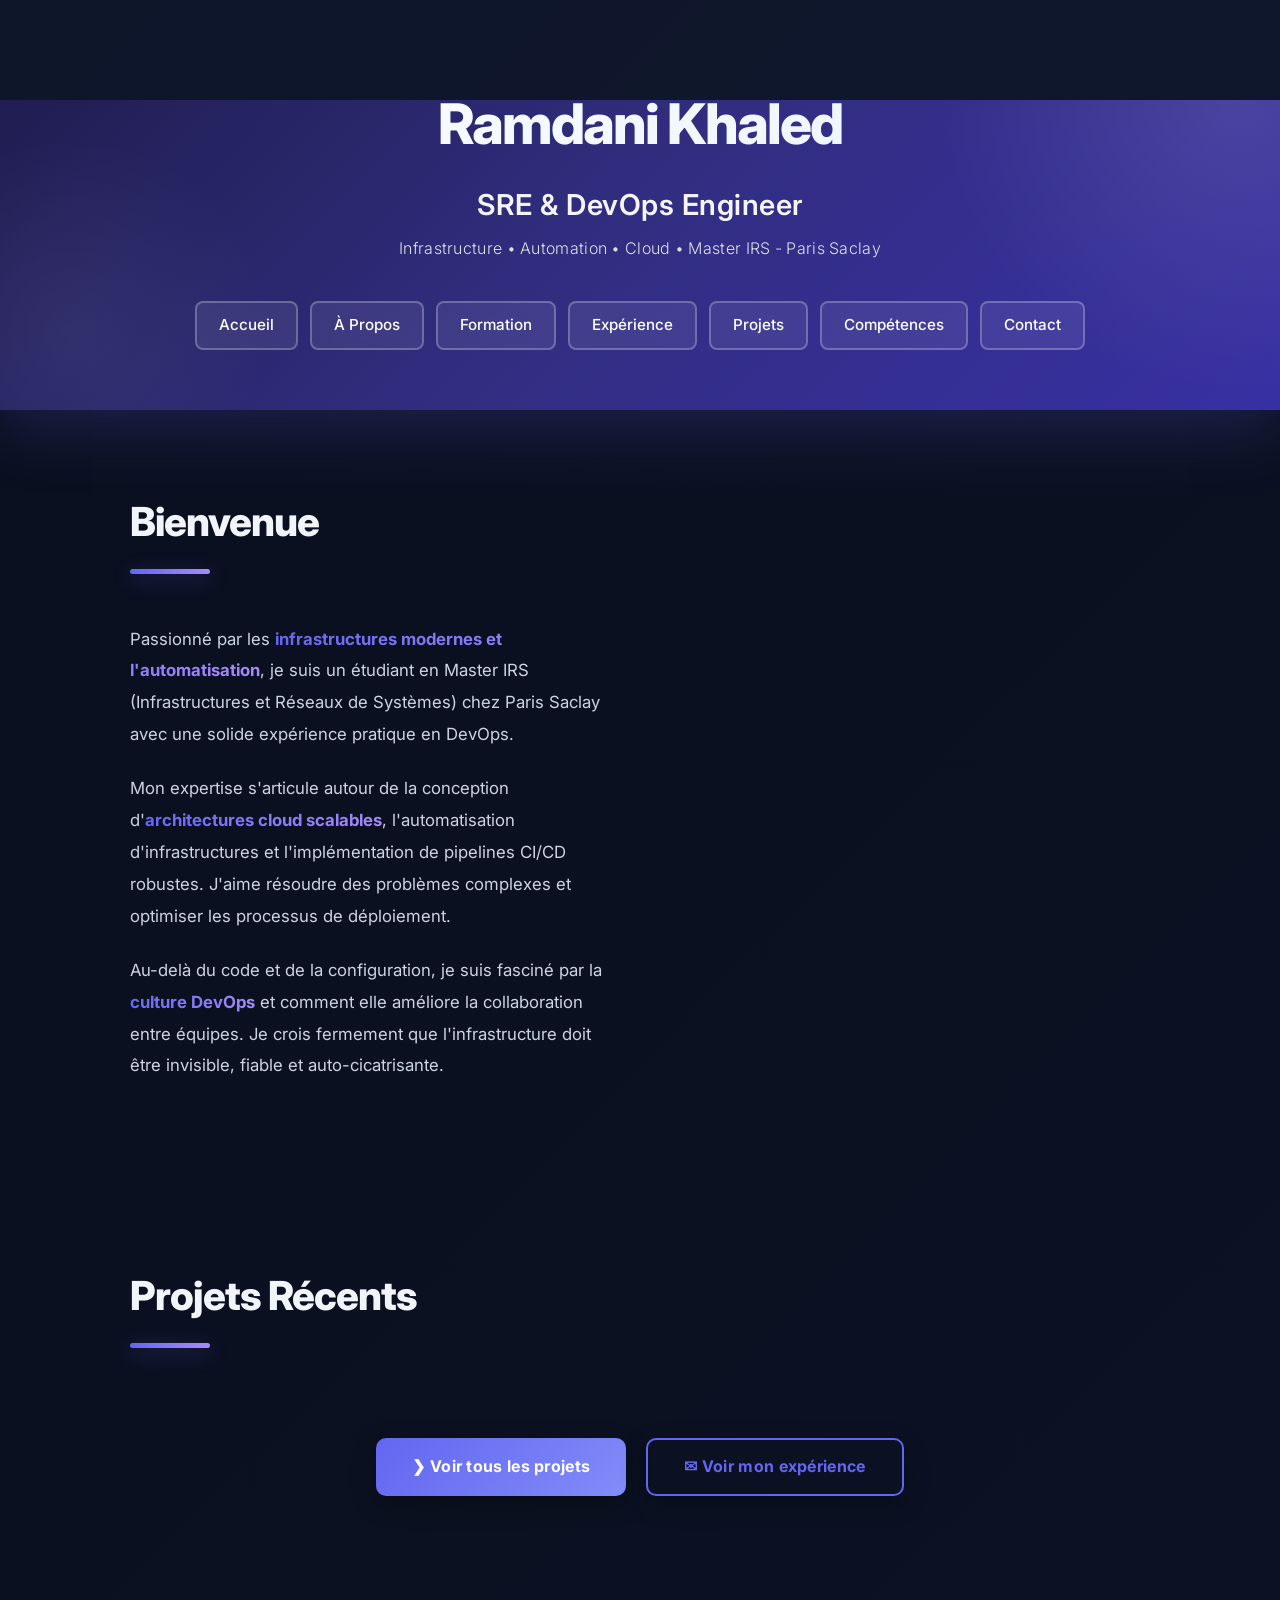
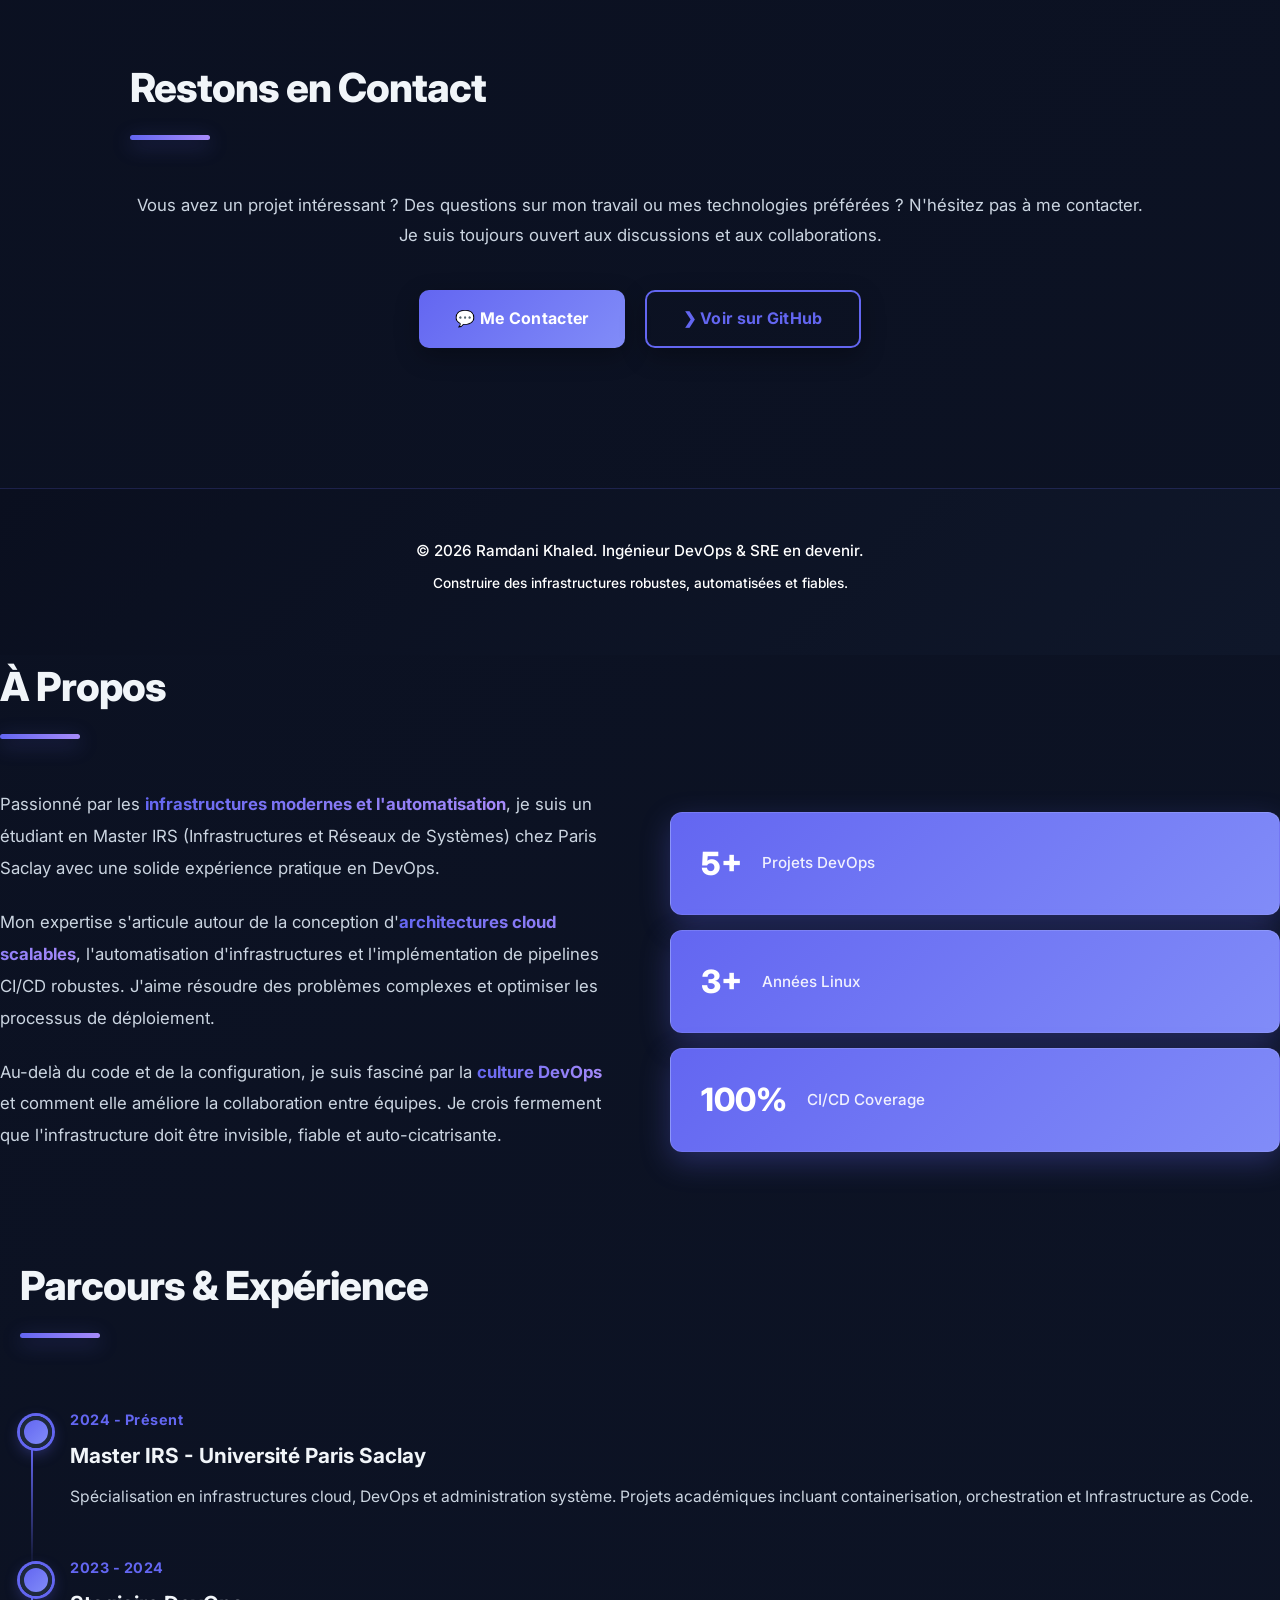
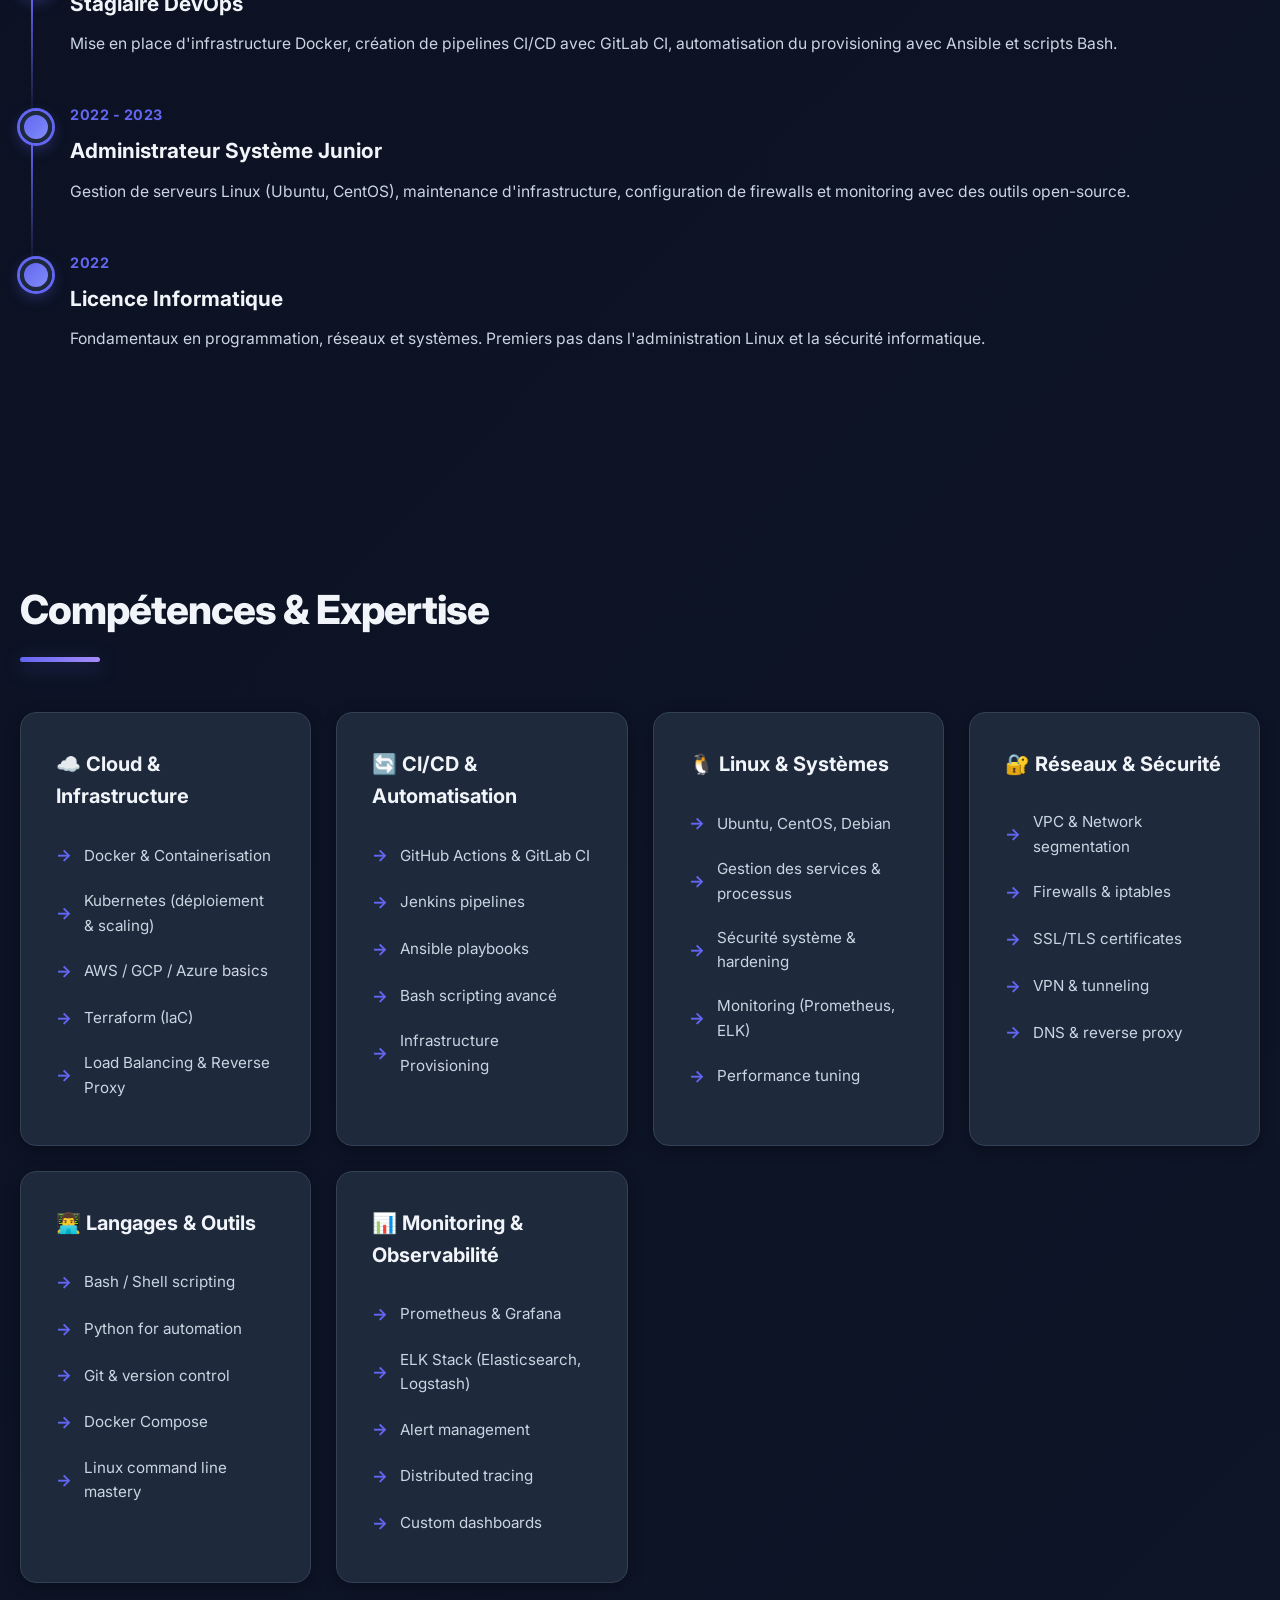
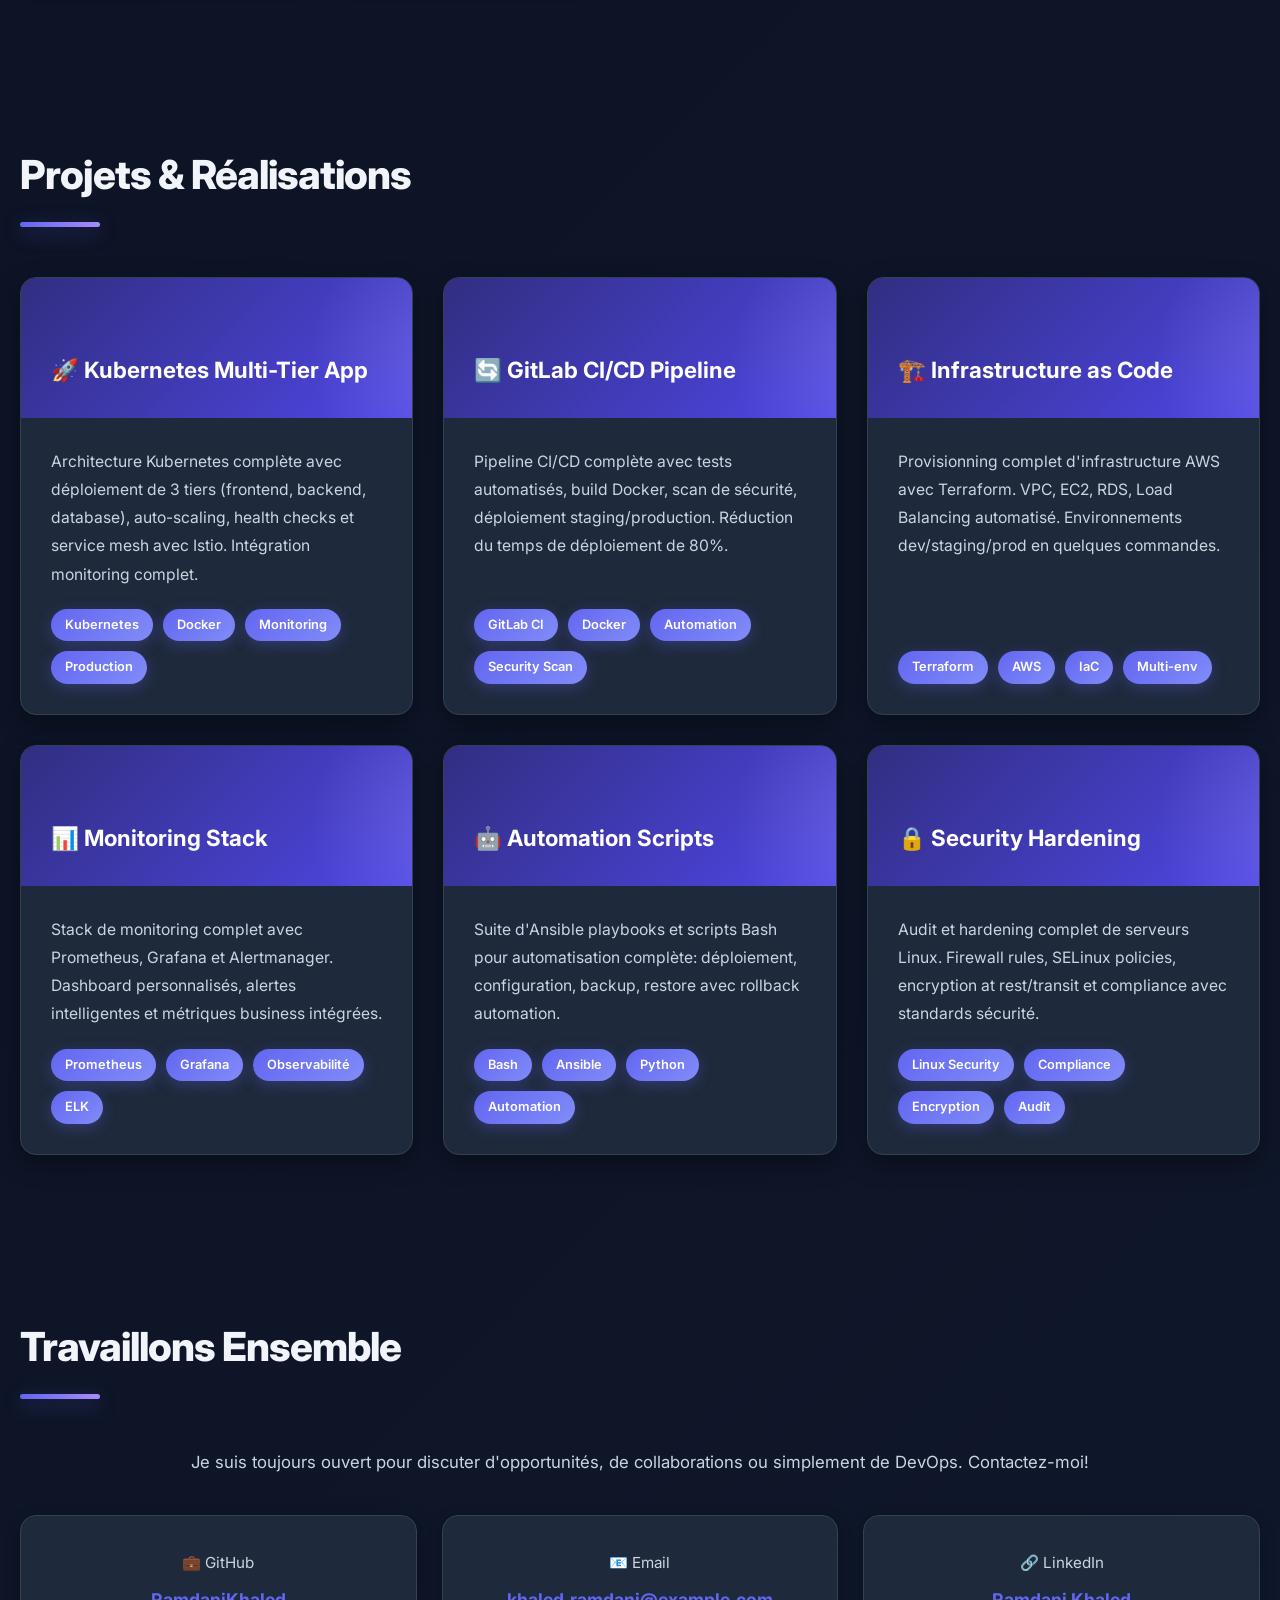
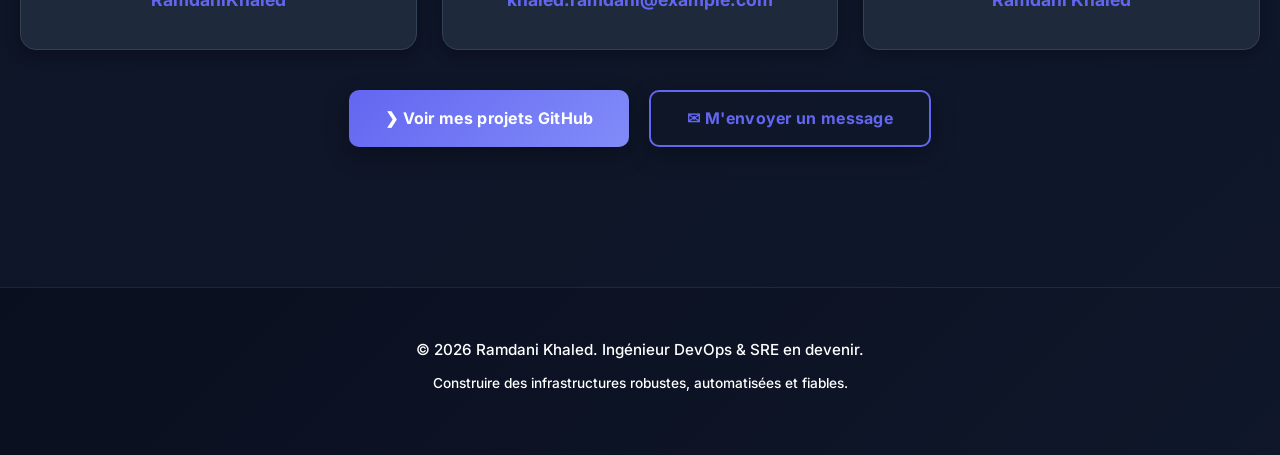
==== commit 9e50f313: "Refactor: Complete portfolio redesign with multi-page architecture, responsive mobile menu, and dyna" ====
--- a/index.html
+++ b/index.html
@@ -12,13 +12,28 @@
         <div class="name">Ramdani Khaled</div>
         <div class="title">SRE & DevOps Engineer</div>
         <div class="subtitle">Infrastructure • Automation • Cloud • Master IRS - Paris Saclay</div>
+        <button class="hamburger" aria-label="Menu">
+            <span></span>
+            <span></span>
+            <span></span>
+        </button>
         <nav>
             <a href="index.html">Accueil</a>
             <a href="about.html">À Propos</a>
+            <a href="education.html">Formation</a>
             <a href="experience.html">Expérience</a>
             <a href="projects.html">Projets</a>
             <a href="skills.html">Compétences</a>
-            <a href="#contact">Contact</a>
+            <a href="contact.html">Contact</a>
+        </nav>
+        <nav class="mobile-nav">
+            <a href="index.html">Accueil</a>
+            <a href="about.html">À Propos</a>
+            <a href="education.html">Formation</a>
+            <a href="experience.html">Expérience</a>
+            <a href="projects.html">Projets</a>
+            <a href="skills.html">Compétences</a>
+            <a href="contact.html">Contact</a>
         </nav>
     </header>
 
@@ -46,13 +61,255 @@
         </section>
 
         <section id="highlights">
-            <h2>Faits Marquants</h2>
+            <h2>Projets Récents</h2>
             <div class="projects-grid">
                 <!-- 3 featured projects will be displayed here -->
             </div>
             <div class="cta-buttons">
                 <a href="projects.html" class="btn btn-primary">❯ Voir tous les projets</a>
                 <a href="experience.html" class="btn btn-secondary">✉ Voir mon expérience</a>
+            </div>
+        </section>
+
+        <section id="contact">
+            <h2>Restons en Contact</h2>
+            <p style="text-align: center; color: var(--text-light); margin-bottom: 40px; font-size: 1.05em; line-height: 1.8;">
+                Vous avez un projet intéressant ? Des questions sur mon travail ou mes technologies préférées ? N'hésitez pas à me contacter. Je suis toujours ouvert aux discussions et aux collaborations.
+            </p>
+            <div class="cta-buttons">
+                <a href="contact.html" class="btn btn-primary">💬 Me Contacter</a>
+                <a href="https://github.com/RamdaniKhaled" class="btn btn-secondary" target="_blank">❯ Voir sur GitHub</a>
+            </div>
+        </section>
+    </main>
+
+    <footer>
+        <p>&copy; 2026 Ramdani Khaled. Ingénieur DevOps & SRE en devenir.</p>
+        <p style="margin-top: 10px; font-size: 0.9em;">Construire des infrastructures robustes, automatisées et fiables.</p>
+    </footer>
+
+    <!-- Project Modal -->
+    <div id="projectModal" class="modal">
+        <div class="modal-content">
+            <div class="modal-header"></div>
+            <div class="modal-body"></div>
+        </div>
+    </div>
+
+    <script src="script.js"></script>
+</body>
+</html>
+            <h2>À Propos</h2>
+            <div class="about-grid">
+                <div class="about-text">
+                    <p>
+                        Passionné par les <span class="highlight">infrastructures modernes et l'automatisation</span>, je suis un étudiant en Master IRS (Infrastructures et Réseaux de Systèmes) chez Paris Saclay avec une solide expérience pratique en DevOps.
+                    </p>
+                    <p>
+                        Mon expertise s'articule autour de la conception d'<span class="highlight">architectures cloud scalables</span>, l'automatisation d'infrastructures et l'implémentation de pipelines CI/CD robustes. J'aime résoudre des problèmes complexes et optimiser les processus de déploiement.
+                    </p>
+                    <p>
+                        Au-delà du code et de la configuration, je suis fasciné par la <span class="highlight">culture DevOps</span> et comment elle améliore la collaboration entre équipes. Je crois fermement que l'infrastructure doit être invisible, fiable et auto-cicatrisante.
+                    </p>
+                </div>
+                <div class="about-stats">
+                    <div class="stats-container">
+                        <div class="stat-box">
+                            <div class="number">5+</div>
+                            <div class="label">Projets DevOps</div>
+                        </div>
+                        <div class="stat-box">
+                            <div class="number">3+</div>
+                            <div class="label">Années Linux</div>
+                        </div>
+                        <div class="stat-box">
+                            <div class="number">100%</div>
+                            <div class="label">CI/CD Coverage</div>
+                        </div>
+                    </div>
+                </div>
+            </div>
+        </section>
+
+        <section id="experience">
+            <h2>Parcours & Expérience</h2>
+            <div class="experience-timeline">
+                <div class="timeline-item">
+                    <div class="year">2024 - Présent</div>
+                    <h3>Master IRS - Université Paris Saclay</h3>
+                    <p>Spécialisation en infrastructures cloud, DevOps et administration système. Projets académiques incluant containerisation, orchestration et Infrastructure as Code.</p>
+                </div>
+                <div class="timeline-item">
+                    <div class="year">2023 - 2024</div>
+                    <h3>Stagiaire DevOps</h3>
+                    <p>Mise en place d'infrastructure Docker, création de pipelines CI/CD avec GitLab CI, automatisation du provisioning avec Ansible et scripts Bash.</p>
+                </div>
+                <div class="timeline-item">
+                    <div class="year">2022 - 2023</div>
+                    <h3>Administrateur Système Junior</h3>
+                    <p>Gestion de serveurs Linux (Ubuntu, CentOS), maintenance d'infrastructure, configuration de firewalls et monitoring avec des outils open-source.</p>
+                </div>
+                <div class="timeline-item">
+                    <div class="year">2022</div>
+                    <h3>Licence Informatique</h3>
+                    <p>Fondamentaux en programmation, réseaux et systèmes. Premiers pas dans l'administration Linux et la sécurité informatique.</p>
+                </div>
+            </div>
+        </section>
+
+        <section id="skills">
+            <h2>Compétences & Expertise</h2>
+            <div class="skills-grid">
+                <div class="skill-card">
+                    <h3>☁️ Cloud & Infrastructure</h3>
+                    <ul>
+                        <li>Docker & Containerisation</li>
+                        <li>Kubernetes (déploiement & scaling)</li>
+                        <li>AWS / GCP / Azure basics</li>
+                        <li>Terraform (IaC)</li>
+                        <li>Load Balancing & Reverse Proxy</li>
+                    </ul>
+                </div>
+                <div class="skill-card">
+                    <h3>🔄 CI/CD & Automatisation</h3>
+                    <ul>
+                        <li>GitHub Actions & GitLab CI</li>
+                        <li>Jenkins pipelines</li>
+                        <li>Ansible playbooks</li>
+                        <li>Bash scripting avancé</li>
+                        <li>Infrastructure Provisioning</li>
+                    </ul>
+                </div>
+                <div class="skill-card">
+                    <h3>🐧 Linux & Systèmes</h3>
+                    <ul>
+                        <li>Ubuntu, CentOS, Debian</li>
+                        <li>Gestion des services & processus</li>
+                        <li>Sécurité système & hardening</li>
+                        <li>Monitoring (Prometheus, ELK)</li>
+                        <li>Performance tuning</li>
+                    </ul>
+                </div>
+                <div class="skill-card">
+                    <h3>🔐 Réseaux & Sécurité</h3>
+                    <ul>
+                        <li>VPC & Network segmentation</li>
+                        <li>Firewalls & iptables</li>
+                        <li>SSL/TLS certificates</li>
+                        <li>VPN & tunneling</li>
+                        <li>DNS & reverse proxy</li>
+                    </ul>
+                </div>
+                <div class="skill-card">
+                    <h3>👨‍💻 Langages & Outils</h3>
+                    <ul>
+                        <li>Bash / Shell scripting</li>
+                        <li>Python for automation</li>
+                        <li>Git & version control</li>
+                        <li>Docker Compose</li>
+                        <li>Linux command line mastery</li>
+                    </ul>
+                </div>
+                <div class="skill-card">
+                    <h3>📊 Monitoring & Observabilité</h3>
+                    <ul>
+                        <li>Prometheus & Grafana</li>
+                        <li>ELK Stack (Elasticsearch, Logstash)</li>
+                        <li>Alert management</li>
+                        <li>Distributed tracing</li>
+                        <li>Custom dashboards</li>
+                    </ul>
+                </div>
+            </div>
+        </section>
+
+        <section id="projects">
+            <h2>Projets & Réalisations</h2>
+            <div class="projects-grid">
+                <div class="project-card">
+                    <div class="project-header">
+                        <h3>🚀 Kubernetes Multi-Tier App</h3>
+                    </div>
+                    <div class="project-content">
+                        <p>Architecture Kubernetes complète avec déploiement de 3 tiers (frontend, backend, database), auto-scaling, health checks et service mesh avec Istio. Intégration monitoring complet.</p>
+                        <div class="project-tags">
+                            <span class="tag">Kubernetes</span>
+                            <span class="tag">Docker</span>
+                            <span class="tag">Monitoring</span>
+                            <span class="tag">Production</span>
+                        </div>
+                    </div>
+                </div>
+                <div class="project-card">
+                    <div class="project-header">
+                        <h3>🔄 GitLab CI/CD Pipeline</h3>
+                    </div>
+                    <div class="project-content">
+                        <p>Pipeline CI/CD complète avec tests automatisés, build Docker, scan de sécurité, déploiement staging/production. Réduction du temps de déploiement de 80%.</p>
+                        <div class="project-tags">
+                            <span class="tag">GitLab CI</span>
+                            <span class="tag">Docker</span>
+                            <span class="tag">Automation</span>
+                            <span class="tag">Security Scan</span>
+                        </div>
+                    </div>
+                </div>
+                <div class="project-card">
+                    <div class="project-header">
+                        <h3>🏗️ Infrastructure as Code</h3>
+                    </div>
+                    <div class="project-content">
+                        <p>Provisionning complet d'infrastructure AWS avec Terraform. VPC, EC2, RDS, Load Balancing automatisé. Environnements dev/staging/prod en quelques commandes.</p>
+                        <div class="project-tags">
+                            <span class="tag">Terraform</span>
+                            <span class="tag">AWS</span>
+                            <span class="tag">IaC</span>
+                            <span class="tag">Multi-env</span>
+                        </div>
+                    </div>
+                </div>
+                <div class="project-card">
+                    <div class="project-header">
+                        <h3>📊 Monitoring Stack</h3>
+                    </div>
+                    <div class="project-content">
+                        <p>Stack de monitoring complet avec Prometheus, Grafana et Alertmanager. Dashboard personnalisés, alertes intelligentes et métriques business intégrées.</p>
+                        <div class="project-tags">
+                            <span class="tag">Prometheus</span>
+                            <span class="tag">Grafana</span>
+                            <span class="tag">Observabilité</span>
+                            <span class="tag">ELK</span>
+                        </div>
+                    </div>
+                </div>
+                <div class="project-card">
+                    <div class="project-header">
+                        <h3>🤖 Automation Scripts</h3>
+                    </div>
+                    <div class="project-content">
+                        <p>Suite d'Ansible playbooks et scripts Bash pour automatisation complète: déploiement, configuration, backup, restore avec rollback automation.</p>
+                        <div class="project-tags">
+                            <span class="tag">Bash</span>
+                            <span class="tag">Ansible</span>
+                            <span class="tag">Python</span>
+                            <span class="tag">Automation</span>
+                        </div>
+                    </div>
+                </div>
+                <div class="project-card">
+                    <div class="project-header">
+                        <h3>🔒 Security Hardening</h3>
+                    </div>
+                    <div class="project-content">
+                        <p>Audit et hardening complet de serveurs Linux. Firewall rules, SELinux policies, encryption at rest/transit et compliance avec standards sécurité.</p>
+                        <div class="project-tags">
+                            <span class="tag">Linux Security</span>
+                            <span class="tag">Compliance</span>
+                            <span class="tag">Encryption</span>
+                            <span class="tag">Audit</span>
+                        </div>
+                    </div>
+                </div>
             </div>
         </section>
 
@@ -86,256 +343,5 @@
         <p>&copy; 2026 Ramdani Khaled. Ingénieur DevOps & SRE en devenir.</p>
         <p style="margin-top: 10px; font-size: 0.9em;">Construire des infrastructures robustes, automatisées et fiables.</p>
     </footer>
-
-    <script src="script.js"></script>
 </body>
 </html>
-
-    <main class="container">
-        <section id="home">
-            <h2>À Propos</h2>
-            <div class="about-grid">
-                <div class="about-text">
-                    <p>
-                        Passionné par les <span class="highlight">infrastructures modernes et l'automatisation</span>, je suis un étudiant en Master IRS (Infrastructures et Réseaux de Systèmes) chez Paris Saclay avec une solide expérience pratique en DevOps.
-                    </p>
-                    <p>
-                        Mon expertise s'articule autour de la conception d'<span class="highlight">architectures cloud scalables</span>, l'automatisation d'infrastructures et l'implémentation de pipelines CI/CD robustes. J'aime résoudre des problèmes complexes et optimiser les processus de déploiement.
-                    </p>
-                    <p>
-                        Au-delà du code et de la configuration, je suis fasciné par la <span class="highlight">culture DevOps</span> et comment elle améliore la collaboration entre équipes. Je crois fermement que l'infrastructure doit être invisible, fiable et auto-cicatrisante.
-                    </p>
-                </div>
-                <div class="about-stats">
-                    <div class="stats-container">
-                        <div class="stat-box">
-                            <div class="number">5+</div>
-                            <div class="label">Projets DevOps</div>
-                        </div>
-                        <div class="stat-box">
-                            <div class="number">3+</div>
-                            <div class="label">Années Linux</div>
-                        </div>
-                        <div class="stat-box">
-                            <div class="number">100%</div>
-                            <div class="label">CI/CD Coverage</div>
-                        </div>
-                    </div>
-                </div>
-            </div>
-        </section>
-
-        <section id="experience">
-            <h2>Parcours & Expérience</h2>
-            <div class="experience-timeline">
-                <div class="timeline-item">
-                    <div class="year">2024 - Présent</div>
-                    <h3>Master IRS - Université Paris Saclay</h3>
-                    <p>Spécialisation en infrastructures cloud, DevOps et administration système. Projets académiques incluant containerisation, orchestration et Infrastructure as Code.</p>
-                </div>
-                <div class="timeline-item">
-                    <div class="year">2023 - 2024</div>
-                    <h3>Stagiaire DevOps</h3>
-                    <p>Mise en place d'infrastructure Docker, création de pipelines CI/CD avec GitLab CI, automatisation du provisioning avec Ansible et scripts Bash.</p>
-                </div>
-                <div class="timeline-item">
-                    <div class="year">2022 - 2023</div>
-                    <h3>Administrateur Système Junior</h3>
-                    <p>Gestion de serveurs Linux (Ubuntu, CentOS), maintenance d'infrastructure, configuration de firewalls et monitoring avec des outils open-source.</p>
-                </div>
-                <div class="timeline-item">
-                    <div class="year">2022</div>
-                    <h3>Licence Informatique</h3>
-                    <p>Fondamentaux en programmation, réseaux et systèmes. Premiers pas dans l'administration Linux et la sécurité informatique.</p>
-                </div>
-            </div>
-        </section>
-
-        <section id="skills">
-            <h2>Compétences & Expertise</h2>
-            <div class="skills-grid">
-                <div class="skill-card">
-                    <h3>☁️ Cloud & Infrastructure</h3>
-                    <ul>
-                        <li>Docker & Containerisation</li>
-                        <li>Kubernetes (déploiement & scaling)</li>
-                        <li>AWS / GCP / Azure basics</li>
-                        <li>Terraform (IaC)</li>
-                        <li>Load Balancing & Reverse Proxy</li>
-                    </ul>
-                </div>
-                <div class="skill-card">
-                    <h3>🔄 CI/CD & Automatisation</h3>
-                    <ul>
-                        <li>GitHub Actions & GitLab CI</li>
-                        <li>Jenkins pipelines</li>
-                        <li>Ansible playbooks</li>
-                        <li>Bash scripting avancé</li>
-                        <li>Infrastructure Provisioning</li>
-                    </ul>
-                </div>
-                <div class="skill-card">
-                    <h3>🐧 Linux & Systèmes</h3>
-                    <ul>
-                        <li>Ubuntu, CentOS, Debian</li>
-                        <li>Gestion des services & processus</li>
-                        <li>Sécurité système & hardening</li>
-                        <li>Monitoring (Prometheus, ELK)</li>
-                        <li>Performance tuning</li>
-                    </ul>
-                </div>
-                <div class="skill-card">
-                    <h3>🔐 Réseaux & Sécurité</h3>
-                    <ul>
-                        <li>VPC & Network segmentation</li>
-                        <li>Firewalls & iptables</li>
-                        <li>SSL/TLS certificates</li>
-                        <li>VPN & tunneling</li>
-                        <li>DNS & reverse proxy</li>
-                    </ul>
-                </div>
-                <div class="skill-card">
-                    <h3>👨‍💻 Langages & Outils</h3>
-                    <ul>
-                        <li>Bash / Shell scripting</li>
-                        <li>Python for automation</li>
-                        <li>Git & version control</li>
-                        <li>Docker Compose</li>
-                        <li>Linux command line mastery</li>
-                    </ul>
-                </div>
-                <div class="skill-card">
-                    <h3>📊 Monitoring & Observabilité</h3>
-                    <ul>
-                        <li>Prometheus & Grafana</li>
-                        <li>ELK Stack (Elasticsearch, Logstash)</li>
-                        <li>Alert management</li>
-                        <li>Distributed tracing</li>
-                        <li>Custom dashboards</li>
-                    </ul>
-                </div>
-            </div>
-        </section>
-
-        <section id="projects">
-            <h2>Projets & Réalisations</h2>
-            <div class="projects-grid">
-                <div class="project-card">
-                    <div class="project-header">
-                        <h3>🚀 Kubernetes Multi-Tier App</h3>
-                    </div>
-                    <div class="project-content">
-                        <p>Architecture Kubernetes complète avec déploiement de 3 tiers (frontend, backend, database), auto-scaling, health checks et service mesh avec Istio. Intégration monitoring complet.</p>
-                        <div class="project-tags">
-                            <span class="tag">Kubernetes</span>
-                            <span class="tag">Docker</span>
-                            <span class="tag">Monitoring</span>
-                            <span class="tag">Production</span>
-                        </div>
-                    </div>
-                </div>
-                <div class="project-card">
-                    <div class="project-header">
-                        <h3>🔄 GitLab CI/CD Pipeline</h3>
-                    </div>
-                    <div class="project-content">
-                        <p>Pipeline CI/CD complète avec tests automatisés, build Docker, scan de sécurité, déploiement staging/production. Réduction du temps de déploiement de 80%.</p>
-                        <div class="project-tags">
-                            <span class="tag">GitLab CI</span>
-                            <span class="tag">Docker</span>
-                            <span class="tag">Automation</span>
-                            <span class="tag">Security Scan</span>
-                        </div>
-                    </div>
-                </div>
-                <div class="project-card">
-                    <div class="project-header">
-                        <h3>🏗️ Infrastructure as Code</h3>
-                    </div>
-                    <div class="project-content">
-                        <p>Provisionning complet d'infrastructure AWS avec Terraform. VPC, EC2, RDS, Load Balancing automatisé. Environnements dev/staging/prod en quelques commandes.</p>
-                        <div class="project-tags">
-                            <span class="tag">Terraform</span>
-                            <span class="tag">AWS</span>
-                            <span class="tag">IaC</span>
-                            <span class="tag">Multi-env</span>
-                        </div>
-                    </div>
-                </div>
-                <div class="project-card">
-                    <div class="project-header">
-                        <h3>📊 Monitoring Stack</h3>
-                    </div>
-                    <div class="project-content">
-                        <p>Stack de monitoring complet avec Prometheus, Grafana et Alertmanager. Dashboard personnalisés, alertes intelligentes et métriques business intégrées.</p>
-                        <div class="project-tags">
-                            <span class="tag">Prometheus</span>
-                            <span class="tag">Grafana</span>
-                            <span class="tag">Observabilité</span>
-                            <span class="tag">ELK</span>
-                        </div>
-                    </div>
-                </div>
-                <div class="project-card">
-                    <div class="project-header">
-                        <h3>🤖 Automation Scripts</h3>
-                    </div>
-                    <div class="project-content">
-                        <p>Suite d'Ansible playbooks et scripts Bash pour automatisation complète: déploiement, configuration, backup, restore avec rollback automation.</p>
-                        <div class="project-tags">
-                            <span class="tag">Bash</span>
-                            <span class="tag">Ansible</span>
-                            <span class="tag">Python</span>
-                            <span class="tag">Automation</span>
-                        </div>
-                    </div>
-                </div>
-                <div class="project-card">
-                    <div class="project-header">
-                        <h3>🔒 Security Hardening</h3>
-                    </div>
-                    <div class="project-content">
-                        <p>Audit et hardening complet de serveurs Linux. Firewall rules, SELinux policies, encryption at rest/transit et compliance avec standards sécurité.</p>
-                        <div class="project-tags">
-                            <span class="tag">Linux Security</span>
-                            <span class="tag">Compliance</span>
-                            <span class="tag">Encryption</span>
-                            <span class="tag">Audit</span>
-                        </div>
-                    </div>
-                </div>
-            </div>
-        </section>
-
-        <section id="contact">
-            <h2>Travaillons Ensemble</h2>
-            <p style="text-align: center; color: var(--text-light); margin-bottom: 20px; font-size: 1.05em;">
-                Je suis toujours ouvert pour discuter d'opportunités, de collaborations ou simplement de DevOps. Contactez-moi!
-            </p>
-            <div class="contact-info">
-                <div class="contact-item">
-                    <p style="color: var(--text-light); margin-bottom: 10px;">💼 GitHub</p>
-                    <a href="https://github.com/RamdaniKhaled" target="_blank">RamdaniKhaled</a>
-                </div>
-                <div class="contact-item">
-                    <p style="color: var(--text-light); margin-bottom: 10px;">📧 Email</p>
-                    <a href="mailto:khaled.ramdani@example.com">khaled.ramdani@example.com</a>
-                </div>
-                <div class="contact-item">
-                    <p style="color: var(--text-light); margin-bottom: 10px;">🔗 LinkedIn</p>
-                    <a href="https://linkedin.com" target="_blank">Ramdani Khaled</a>
-                </div>
-            </div>
-            <div class="cta-buttons">
-                <a href="https://github.com/RamdaniKhaled" class="btn btn-primary" target="_blank">❯ Voir mes projets GitHub</a>
-                <a href="mailto:khaled.ramdani@example.com" class="btn btn-secondary">✉ M'envoyer un message</a>
-            </div>
-        </section>
-    </main>
-
-    <footer>
-        <p>&copy; 2026 Ramdani Khaled. Ingénieur DevOps & SRE en devenir.</p>
-        <p style="margin-top: 10px; font-size: 0.9em;">Construire des infrastructures robustes, automatisées et fiables.</p>
-    </footer>
-</body>
-</html>
--- a/styles.css
+++ b/styles.css
@@ -174,6 +174,68 @@
     box-shadow: 0 10px 25px rgba(0, 0, 0, 0.3);
 }
 
+/* HAMBURGER MENU */
+.hamburger {
+    display: none;
+    flex-direction: column;
+    cursor: pointer;
+    gap: 6px;
+    background: none;
+    border: none;
+    padding: 10px;
+    z-index: 1001;
+}
+
+.hamburger span {
+    width: 28px;
+    height: 3px;
+    background: white;
+    border-radius: 3px;
+    transition: all 0.3s ease;
+}
+
+.hamburger.active span:nth-child(1) {
+    transform: rotate(45deg) translate(10px, 10px);
+}
+
+.hamburger.active span:nth-child(2) {
+    opacity: 0;
+}
+
+.hamburger.active span:nth-child(3) {
+    transform: rotate(-45deg) translate(7px, -7px);
+}
+
+nav.mobile-nav {
+    position: fixed;
+    top: 0;
+    left: 0;
+    width: 100%;
+    height: 100vh;
+    background: rgba(15, 23, 42, 0.98);
+    flex-direction: column;
+    justify-content: flex-start;
+    padding-top: 100px;
+    padding-left: 30px;
+    gap: 15px;
+    z-index: 1000;
+    max-height: 0;
+    overflow: hidden;
+    transition: max-height 0.3s ease;
+}
+
+nav.mobile-nav.active {
+    max-height: 100vh;
+}
+
+nav.mobile-nav a {
+    width: 100%;
+    max-width: 300px;
+    padding: 15px 20px;
+    font-size: 1.1em;
+    display: block;
+}
+
 /* LAYOUT */
 .container {
     max-width: 1100px;
@@ -634,6 +696,404 @@
     box-shadow: 0 15px 40px rgba(99, 102, 241, 0.4);
 }
 
+/* PROJECT MODAL */
+.modal {
+    display: none;
+    position: fixed;
+    z-index: 2000;
+    left: 0;
+    top: 0;
+    width: 100%;
+    height: 100%;
+    background: rgba(0, 0, 0, 0.8);
+    backdrop-filter: blur(5px);
+    animation: fadeIn 0.3s ease;
+}
+
+.modal.active {
+    display: flex;
+    align-items: center;
+    justify-content: center;
+}
+
+@keyframes fadeIn {
+    from { opacity: 0; }
+    to { opacity: 1; }
+}
+
+.modal-content {
+    background: var(--bg-card);
+    border-radius: 20px;
+    width: 90%;
+    max-width: 900px;
+    max-height: 85vh;
+    overflow-y: auto;
+    position: relative;
+    border: 1px solid var(--border);
+    box-shadow: 0 40px 100px rgba(0, 0, 0, 0.8);
+    animation: slideUp 0.4s cubic-bezier(0.4, 0, 0.2, 1);
+}
+
+.modal-close {
+    position: absolute;
+    top: 25px;
+    right: 25px;
+    background: var(--primary);
+    color: white;
+    border: none;
+    border-radius: 50%;
+    width: 40px;
+    height: 40px;
+    font-size: 1.5em;
+    cursor: pointer;
+    display: flex;
+    align-items: center;
+    justify-content: center;
+    z-index: 10;
+    transition: all 0.2s ease;
+}
+
+.modal-close:hover {
+    background: var(--primary-light);
+    transform: rotate(90deg);
+}
+
+.modal-header {
+    background: linear-gradient(135deg, #312e81 0%, #4f46e5 100%);
+    color: white;
+    padding: 40px;
+    display: flex;
+    align-items: flex-end;
+    gap: 20px;
+}
+
+.modal-header h2 {
+    margin: 0;
+    font-size: 2em;
+    color: white;
+}
+
+.modal-header h2::after {
+    display: none;
+}
+
+.modal-status {
+    padding: 6px 14px;
+    background: rgba(255, 255, 255, 0.2);
+    border-radius: 20px;
+    font-size: 0.8em;
+    font-weight: 600;
+    border: 1px solid rgba(255, 255, 255, 0.4);
+}
+
+.modal-status.completed {
+    background: rgba(16, 185, 129, 0.3);
+    border-color: rgb(16, 185, 129);
+    color: rgb(16, 185, 129);
+}
+
+.modal-status.in-progress {
+    background: rgba(245, 158, 11, 0.3);
+    border-color: rgb(245, 158, 11);
+    color: rgb(245, 158, 11);
+}
+
+.modal-body {
+    padding: 40px;
+}
+
+.modal-gallery {
+    display: grid;
+    grid-template-columns: repeat(auto-fit, minmax(300px, 1fr));
+    gap: 20px;
+    margin-bottom: 40px;
+}
+
+.modal-image {
+    border-radius: 12px;
+    overflow: hidden;
+    background: var(--bg-darker);
+    border: 1px solid var(--border);
+    height: 250px;
+}
+
+.modal-image img {
+    width: 100%;
+    height: 100%;
+    object-fit: cover;
+    transition: transform 0.3s ease;
+}
+
+.modal-image:hover img {
+    transform: scale(1.05);
+}
+
+.modal-details {
+    display: grid;
+    grid-template-columns: 1fr 1fr;
+    gap: 20px;
+    margin-bottom: 30px;
+    padding-bottom: 30px;
+    border-bottom: 1px solid var(--border);
+}
+
+.modal-detail-item {
+    display: flex;
+    flex-direction: column;
+}
+
+.modal-detail-item label {
+    color: var(--primary);
+    font-weight: 700;
+    font-size: 0.9em;
+    margin-bottom: 8px;
+}
+
+.modal-detail-item p {
+    color: var(--text-light);
+    font-size: 0.95em;
+}
+
+.modal-description {
+    color: var(--text-light);
+    line-height: 1.9;
+    margin-bottom: 30px;
+    font-size: 0.98em;
+}
+
+.modal-tags {
+    display: flex;
+    flex-wrap: wrap;
+    gap: 10px;
+}
+
+/* PROJECT SORTING */
+.projects-controls {
+    display: flex;
+    gap: 15px;
+    justify-content: center;
+    flex-wrap: wrap;
+    margin-bottom: 40px;
+    align-items: center;
+}
+
+.sort-btn, .filter-btn {
+    padding: 10px 20px;
+    background: transparent;
+    border: 2px solid var(--primary);
+    color: var(--primary);
+    border-radius: 8px;
+    cursor: pointer;
+    font-weight: 600;
+    transition: all 0.3s ease;
+    font-size: 0.95em;
+}
+
+.sort-btn:hover, .filter-btn:hover {
+    background: var(--primary);
+    color: white;
+    box-shadow: 0 5px 15px rgba(99, 102, 241, 0.3);
+}
+
+.sort-btn.active, .filter-btn.active {
+    background: var(--primary);
+    color: white;
+    box-shadow: 0 5px 15px rgba(99, 102, 241, 0.4);
+}
+
+.project-card.clickable {
+    cursor: pointer;
+}
+
+.project-card.clickable:active {
+    transform: scale(0.98);
+}
+
+.status-badge {
+    display: inline-block;
+    padding: 4px 12px;
+    border-radius: 20px;
+    font-size: 0.8em;
+    font-weight: 600;
+    margin-top: 10px;
+}
+
+.status-badge.completed {
+    background: rgba(16, 185, 129, 0.2);
+    color: rgb(16, 185, 129);
+}
+
+.status-badge.in-progress {
+    background: rgba(245, 158, 11, 0.2);
+    color: rgb(245, 158, 11);
+}
+
+/* SKILLS PAGE REDESIGN */
+.skills-section {
+    margin-bottom: 80px;
+}
+
+.skills-section-title {
+    font-size: 1.8em;
+    color: var(--text-dark);
+    margin-bottom: 40px;
+    display: flex;
+    align-items: center;
+    gap: 15px;
+    font-weight: 700;
+}
+
+.skills-section-title::before {
+    content: '';
+    width: 5px;
+    height: 40px;
+    background: linear-gradient(180deg, var(--primary), var(--secondary));
+    border-radius: 3px;
+}
+
+.skills-categories {
+    display: grid;
+    grid-template-columns: repeat(auto-fit, minmax(300px, 1fr));
+    gap: 30px;
+}
+
+.soft-skills-grid {
+    display: grid;
+    grid-template-columns: repeat(auto-fit, minmax(250px, 1fr));
+    gap: 20px;
+}
+
+.soft-skill-item {
+    background: var(--bg-card);
+    padding: 25px;
+    border-radius: 12px;
+    border: 1px solid var(--border);
+    text-align: center;
+    transition: all 0.3s ease;
+    cursor: default;
+}
+
+.soft-skill-item:hover {
+    transform: translateY(-8px);
+    border-color: var(--primary);
+    box-shadow: 0 15px 40px rgba(99, 102, 241, 0.2);
+}
+
+.soft-skill-item p {
+    color: var(--text-light);
+    font-weight: 500;
+    font-size: 0.98em;
+}
+
+/* CONTACT PAGE */
+.contact-grid {
+    display: grid;
+    grid-template-columns: 1fr 1fr;
+    gap: 60px;
+    margin-bottom: 50px;
+    align-items: center;
+}
+
+.contact-content h3 {
+    color: var(--text-dark);
+    font-size: 1.5em;
+    margin-bottom: 20px;
+}
+
+.contact-content p {
+    color: var(--text-light);
+    line-height: 1.9;
+    margin-bottom: 20px;
+    font-size: 0.98em;
+}
+
+.contact-links {
+    display: flex;
+    flex-direction: column;
+    gap: 15px;
+    margin-bottom: 40px;
+}
+
+.contact-link {
+    display: flex;
+    align-items: center;
+    gap: 20px;
+    padding: 20px;
+    background: var(--bg-card);
+    border-radius: 12px;
+    border: 1px solid var(--border);
+    transition: all 0.3s ease;
+    text-decoration: none;
+    color: var(--text-dark);
+}
+
+.contact-link:hover {
+    border-color: var(--primary);
+    background: linear-gradient(135deg, rgba(99, 102, 241, 0.1) 0%, rgba(99, 102, 241, 0.05) 100%);
+    transform: translateX(10px);
+    box-shadow: 0 10px 30px rgba(99, 102, 241, 0.2);
+}
+
+.contact-link-icon {
+    font-size: 2em;
+}
+
+.contact-link-text h4 {
+    color: var(--text-dark);
+    margin-bottom: 5px;
+    font-size: 1.1em;
+}
+
+.contact-link-text p {
+    color: var(--text-lighter);
+    font-size: 0.9em;
+    margin: 0;
+}
+
+.contact-form {
+    background: var(--bg-card);
+    padding: 40px;
+    border-radius: 16px;
+    border: 1px solid var(--border);
+}
+
+.form-group {
+    margin-bottom: 25px;
+}
+
+.form-group label {
+    display: block;
+    color: var(--text-dark);
+    font-weight: 600;
+    margin-bottom: 10px;
+    font-size: 0.95em;
+}
+
+.form-group input,
+.form-group textarea {
+    width: 100%;
+    padding: 12px 16px;
+    background: var(--bg-darker);
+    border: 1px solid var(--border);
+    border-radius: 8px;
+    color: var(--text-dark);
+    font-family: inherit;
+    transition: all 0.3s ease;
+    font-size: 0.95em;
+}
+
+.form-group input:focus,
+.form-group textarea:focus {
+    outline: none;
+    border-color: var(--primary);
+    box-shadow: 0 0 0 3px rgba(99, 102, 241, 0.1);
+}
+
+.form-group textarea {
+    resize: vertical;
+    min-height: 120px;
+}
+
 /* FOOTER */
 footer {
     background: linear-gradient(135deg, #0a0f1f 0%, #0f172a 100%);
@@ -675,6 +1135,14 @@
         font-size: 0.9em;
     }
 
+    .hamburger {
+        display: flex;
+    }
+
+    nav:not(.mobile-nav) {
+        display: none;
+    }
+
     .about-grid {
         grid-template-columns: 1fr;
         gap: 40px;
@@ -683,15 +1151,6 @@
     h2 {
         font-size: 1.8em;
         margin-bottom: 35px;
-    }
-
-    nav {
-        gap: 8px;
-    }
-
-    nav a {
-        padding: 8px 16px;
-        font-size: 0.85em;
     }
 
     .skills-grid {
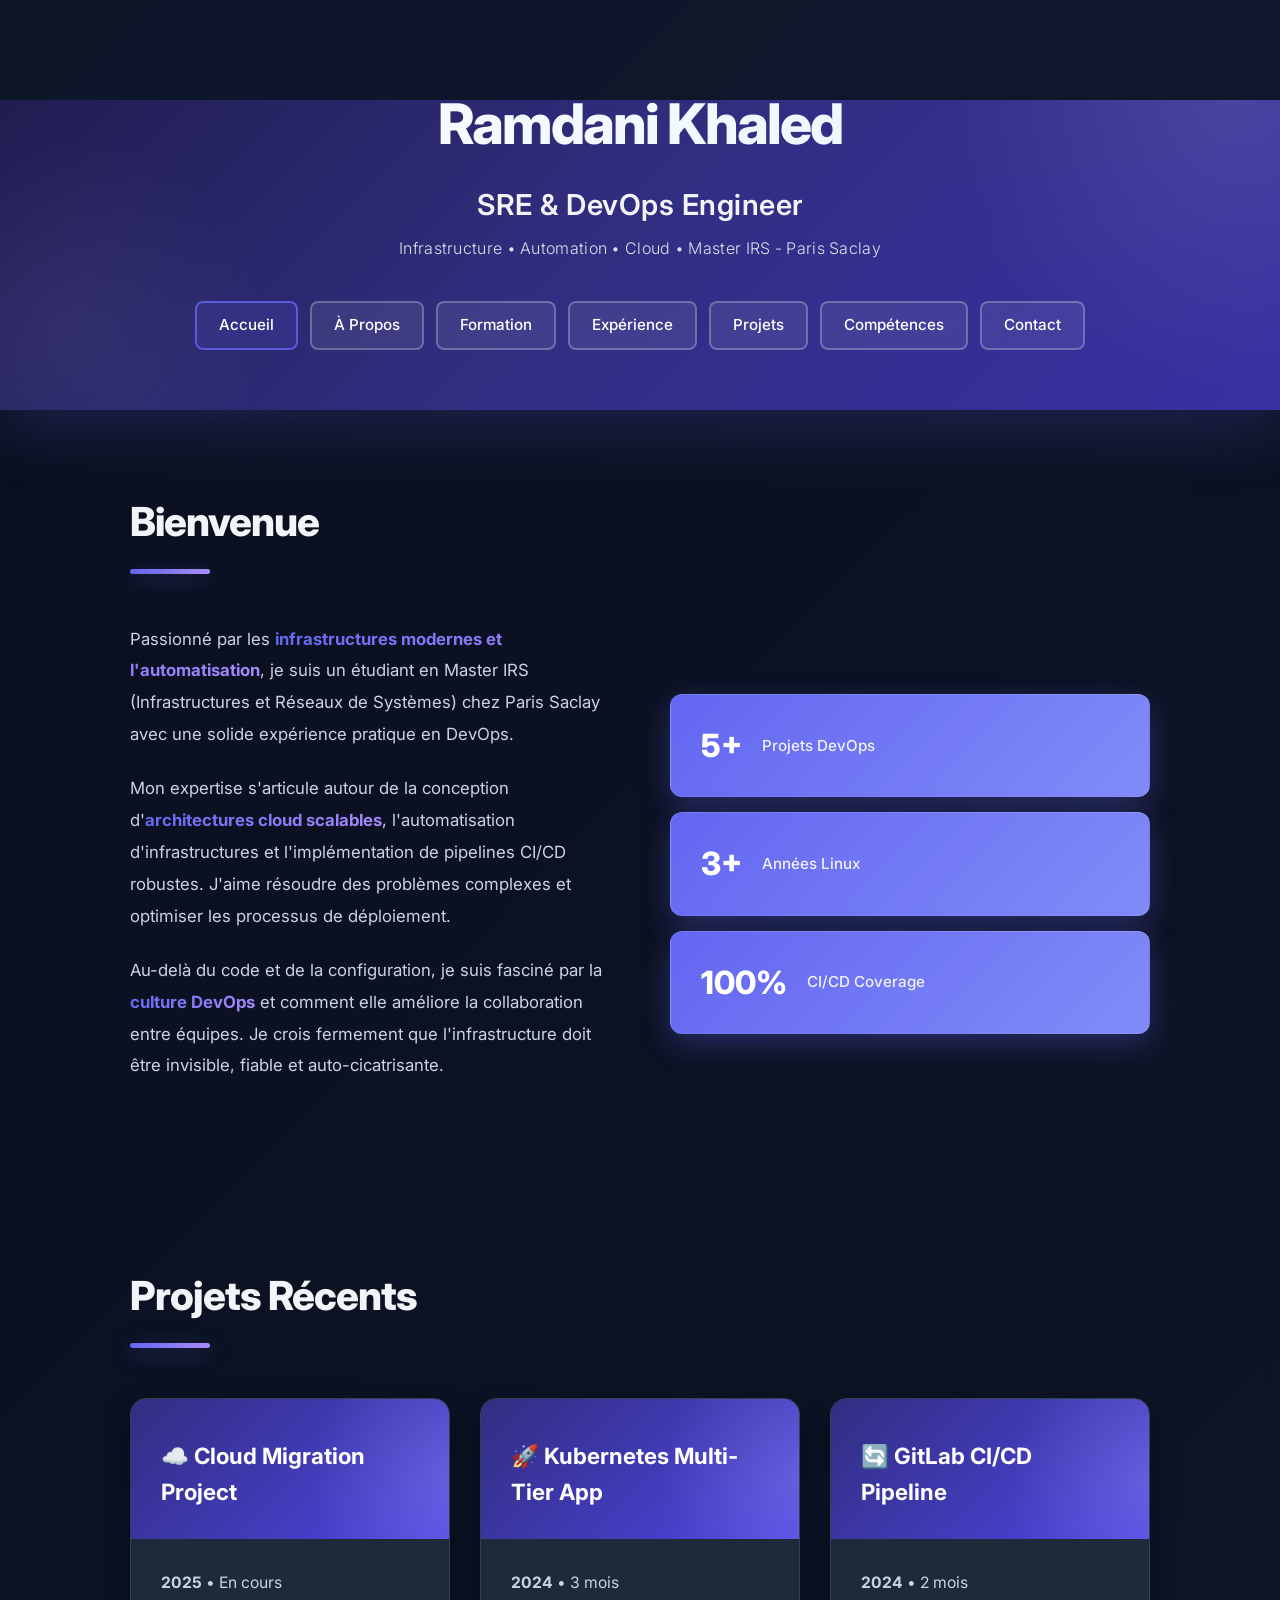
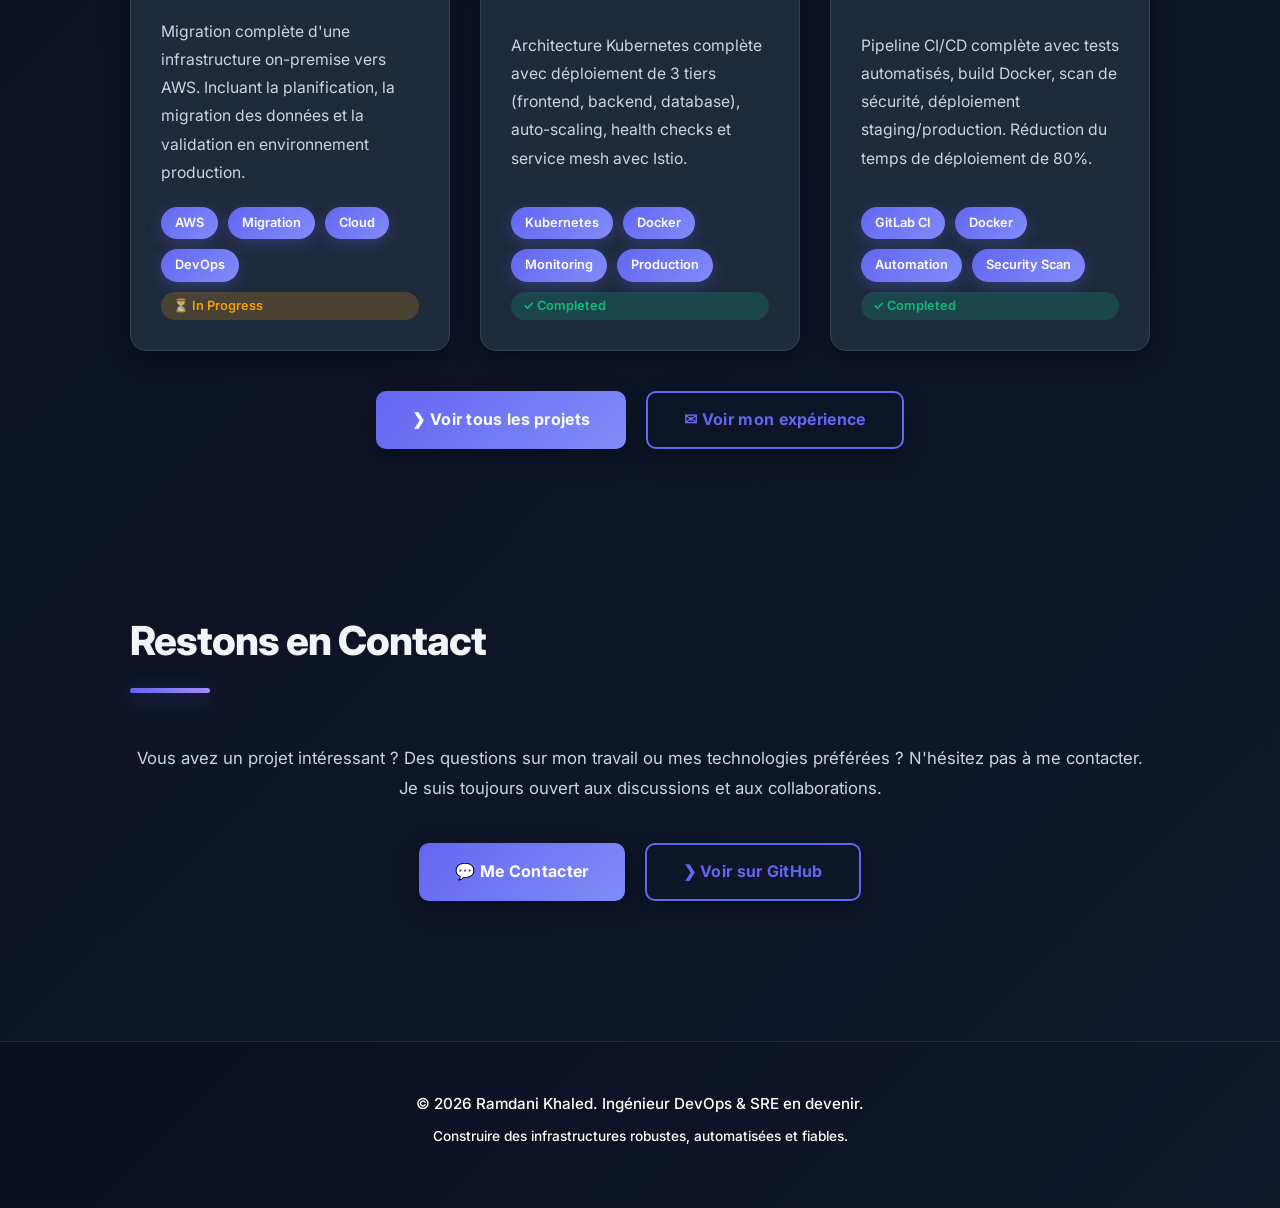
==== commit df820ff7: "Fix: Clean up index.html - remove orphaned content, keep only Bienvenue + Projets Récents + Restons " ====
--- a/index.html
+++ b/index.html
@@ -99,249 +99,3 @@
     <script src="script.js"></script>
 </body>
 </html>
-            <h2>À Propos</h2>
-            <div class="about-grid">
-                <div class="about-text">
-                    <p>
-                        Passionné par les <span class="highlight">infrastructures modernes et l'automatisation</span>, je suis un étudiant en Master IRS (Infrastructures et Réseaux de Systèmes) chez Paris Saclay avec une solide expérience pratique en DevOps.
-                    </p>
-                    <p>
-                        Mon expertise s'articule autour de la conception d'<span class="highlight">architectures cloud scalables</span>, l'automatisation d'infrastructures et l'implémentation de pipelines CI/CD robustes. J'aime résoudre des problèmes complexes et optimiser les processus de déploiement.
-                    </p>
-                    <p>
-                        Au-delà du code et de la configuration, je suis fasciné par la <span class="highlight">culture DevOps</span> et comment elle améliore la collaboration entre équipes. Je crois fermement que l'infrastructure doit être invisible, fiable et auto-cicatrisante.
-                    </p>
-                </div>
-                <div class="about-stats">
-                    <div class="stats-container">
-                        <div class="stat-box">
-                            <div class="number">5+</div>
-                            <div class="label">Projets DevOps</div>
-                        </div>
-                        <div class="stat-box">
-                            <div class="number">3+</div>
-                            <div class="label">Années Linux</div>
-                        </div>
-                        <div class="stat-box">
-                            <div class="number">100%</div>
-                            <div class="label">CI/CD Coverage</div>
-                        </div>
-                    </div>
-                </div>
-            </div>
-        </section>
-
-        <section id="experience">
-            <h2>Parcours & Expérience</h2>
-            <div class="experience-timeline">
-                <div class="timeline-item">
-                    <div class="year">2024 - Présent</div>
-                    <h3>Master IRS - Université Paris Saclay</h3>
-                    <p>Spécialisation en infrastructures cloud, DevOps et administration système. Projets académiques incluant containerisation, orchestration et Infrastructure as Code.</p>
-                </div>
-                <div class="timeline-item">
-                    <div class="year">2023 - 2024</div>
-                    <h3>Stagiaire DevOps</h3>
-                    <p>Mise en place d'infrastructure Docker, création de pipelines CI/CD avec GitLab CI, automatisation du provisioning avec Ansible et scripts Bash.</p>
-                </div>
-                <div class="timeline-item">
-                    <div class="year">2022 - 2023</div>
-                    <h3>Administrateur Système Junior</h3>
-                    <p>Gestion de serveurs Linux (Ubuntu, CentOS), maintenance d'infrastructure, configuration de firewalls et monitoring avec des outils open-source.</p>
-                </div>
-                <div class="timeline-item">
-                    <div class="year">2022</div>
-                    <h3>Licence Informatique</h3>
-                    <p>Fondamentaux en programmation, réseaux et systèmes. Premiers pas dans l'administration Linux et la sécurité informatique.</p>
-                </div>
-            </div>
-        </section>
-
-        <section id="skills">
-            <h2>Compétences & Expertise</h2>
-            <div class="skills-grid">
-                <div class="skill-card">
-                    <h3>☁️ Cloud & Infrastructure</h3>
-                    <ul>
-                        <li>Docker & Containerisation</li>
-                        <li>Kubernetes (déploiement & scaling)</li>
-                        <li>AWS / GCP / Azure basics</li>
-                        <li>Terraform (IaC)</li>
-                        <li>Load Balancing & Reverse Proxy</li>
-                    </ul>
-                </div>
-                <div class="skill-card">
-                    <h3>🔄 CI/CD & Automatisation</h3>
-                    <ul>
-                        <li>GitHub Actions & GitLab CI</li>
-                        <li>Jenkins pipelines</li>
-                        <li>Ansible playbooks</li>
-                        <li>Bash scripting avancé</li>
-                        <li>Infrastructure Provisioning</li>
-                    </ul>
-                </div>
-                <div class="skill-card">
-                    <h3>🐧 Linux & Systèmes</h3>
-                    <ul>
-                        <li>Ubuntu, CentOS, Debian</li>
-                        <li>Gestion des services & processus</li>
-                        <li>Sécurité système & hardening</li>
-                        <li>Monitoring (Prometheus, ELK)</li>
-                        <li>Performance tuning</li>
-                    </ul>
-                </div>
-                <div class="skill-card">
-                    <h3>🔐 Réseaux & Sécurité</h3>
-                    <ul>
-                        <li>VPC & Network segmentation</li>
-                        <li>Firewalls & iptables</li>
-                        <li>SSL/TLS certificates</li>
-                        <li>VPN & tunneling</li>
-                        <li>DNS & reverse proxy</li>
-                    </ul>
-                </div>
-                <div class="skill-card">
-                    <h3>👨‍💻 Langages & Outils</h3>
-                    <ul>
-                        <li>Bash / Shell scripting</li>
-                        <li>Python for automation</li>
-                        <li>Git & version control</li>
-                        <li>Docker Compose</li>
-                        <li>Linux command line mastery</li>
-                    </ul>
-                </div>
-                <div class="skill-card">
-                    <h3>📊 Monitoring & Observabilité</h3>
-                    <ul>
-                        <li>Prometheus & Grafana</li>
-                        <li>ELK Stack (Elasticsearch, Logstash)</li>
-                        <li>Alert management</li>
-                        <li>Distributed tracing</li>
-                        <li>Custom dashboards</li>
-                    </ul>
-                </div>
-            </div>
-        </section>
-
-        <section id="projects">
-            <h2>Projets & Réalisations</h2>
-            <div class="projects-grid">
-                <div class="project-card">
-                    <div class="project-header">
-                        <h3>🚀 Kubernetes Multi-Tier App</h3>
-                    </div>
-                    <div class="project-content">
-                        <p>Architecture Kubernetes complète avec déploiement de 3 tiers (frontend, backend, database), auto-scaling, health checks et service mesh avec Istio. Intégration monitoring complet.</p>
-                        <div class="project-tags">
-                            <span class="tag">Kubernetes</span>
-                            <span class="tag">Docker</span>
-                            <span class="tag">Monitoring</span>
-                            <span class="tag">Production</span>
-                        </div>
-                    </div>
-                </div>
-                <div class="project-card">
-                    <div class="project-header">
-                        <h3>🔄 GitLab CI/CD Pipeline</h3>
-                    </div>
-                    <div class="project-content">
-                        <p>Pipeline CI/CD complète avec tests automatisés, build Docker, scan de sécurité, déploiement staging/production. Réduction du temps de déploiement de 80%.</p>
-                        <div class="project-tags">
-                            <span class="tag">GitLab CI</span>
-                            <span class="tag">Docker</span>
-                            <span class="tag">Automation</span>
-                            <span class="tag">Security Scan</span>
-                        </div>
-                    </div>
-                </div>
-                <div class="project-card">
-                    <div class="project-header">
-                        <h3>🏗️ Infrastructure as Code</h3>
-                    </div>
-                    <div class="project-content">
-                        <p>Provisionning complet d'infrastructure AWS avec Terraform. VPC, EC2, RDS, Load Balancing automatisé. Environnements dev/staging/prod en quelques commandes.</p>
-                        <div class="project-tags">
-                            <span class="tag">Terraform</span>
-                            <span class="tag">AWS</span>
-                            <span class="tag">IaC</span>
-                            <span class="tag">Multi-env</span>
-                        </div>
-                    </div>
-                </div>
-                <div class="project-card">
-                    <div class="project-header">
-                        <h3>📊 Monitoring Stack</h3>
-                    </div>
-                    <div class="project-content">
-                        <p>Stack de monitoring complet avec Prometheus, Grafana et Alertmanager. Dashboard personnalisés, alertes intelligentes et métriques business intégrées.</p>
-                        <div class="project-tags">
-                            <span class="tag">Prometheus</span>
-                            <span class="tag">Grafana</span>
-                            <span class="tag">Observabilité</span>
-                            <span class="tag">ELK</span>
-                        </div>
-                    </div>
-                </div>
-                <div class="project-card">
-                    <div class="project-header">
-                        <h3>🤖 Automation Scripts</h3>
-                    </div>
-                    <div class="project-content">
-                        <p>Suite d'Ansible playbooks et scripts Bash pour automatisation complète: déploiement, configuration, backup, restore avec rollback automation.</p>
-                        <div class="project-tags">
-                            <span class="tag">Bash</span>
-                            <span class="tag">Ansible</span>
-                            <span class="tag">Python</span>
-                            <span class="tag">Automation</span>
-                        </div>
-                    </div>
-                </div>
-                <div class="project-card">
-                    <div class="project-header">
-                        <h3>🔒 Security Hardening</h3>
-                    </div>
-                    <div class="project-content">
-                        <p>Audit et hardening complet de serveurs Linux. Firewall rules, SELinux policies, encryption at rest/transit et compliance avec standards sécurité.</p>
-                        <div class="project-tags">
-                            <span class="tag">Linux Security</span>
-                            <span class="tag">Compliance</span>
-                            <span class="tag">Encryption</span>
-                            <span class="tag">Audit</span>
-                        </div>
-                    </div>
-                </div>
-            </div>
-        </section>
-
-        <section id="contact">
-            <h2>Travaillons Ensemble</h2>
-            <p style="text-align: center; color: var(--text-light); margin-bottom: 20px; font-size: 1.05em;">
-                Je suis toujours ouvert pour discuter d'opportunités, de collaborations ou simplement de DevOps. Contactez-moi!
-            </p>
-            <div class="contact-info">
-                <div class="contact-item">
-                    <p style="color: var(--text-light); margin-bottom: 10px;">💼 GitHub</p>
-                    <a href="https://github.com/RamdaniKhaled" target="_blank">RamdaniKhaled</a>
-                </div>
-                <div class="contact-item">
-                    <p style="color: var(--text-light); margin-bottom: 10px;">📧 Email</p>
-                    <a href="mailto:khaled.ramdani@example.com">khaled.ramdani@example.com</a>
-                </div>
-                <div class="contact-item">
-                    <p style="color: var(--text-light); margin-bottom: 10px;">🔗 LinkedIn</p>
-                    <a href="https://linkedin.com" target="_blank">Ramdani Khaled</a>
-                </div>
-            </div>
-            <div class="cta-buttons">
-                <a href="https://github.com/RamdaniKhaled" class="btn btn-primary" target="_blank">❯ Voir mes projets GitHub</a>
-                <a href="mailto:khaled.ramdani@example.com" class="btn btn-secondary">✉ M'envoyer un message</a>
-            </div>
-        </section>
-    </main>
-
-    <footer>
-        <p>&copy; 2026 Ramdani Khaled. Ingénieur DevOps & SRE en devenir.</p>
-        <p style="margin-top: 10px; font-size: 0.9em;">Construire des infrastructures robustes, automatisées et fiables.</p>
-    </footer>
-</body>
-</html>
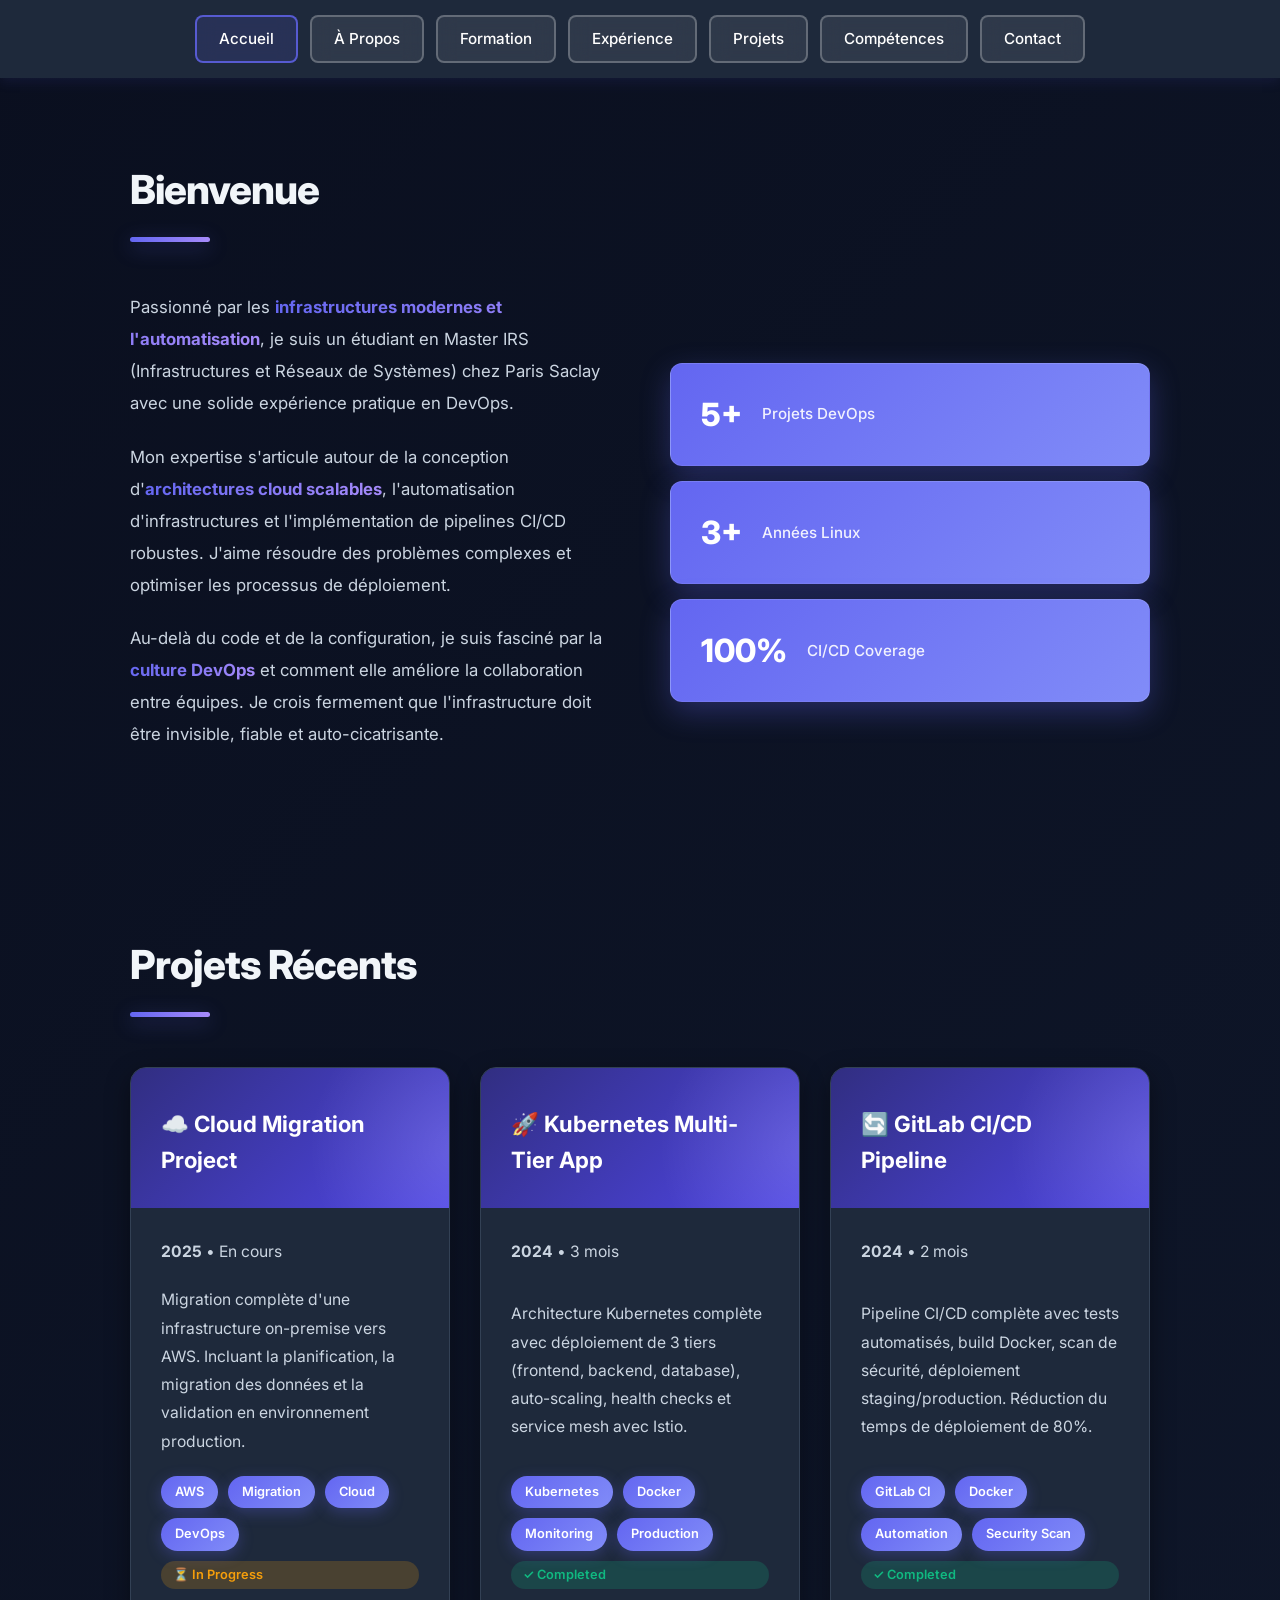
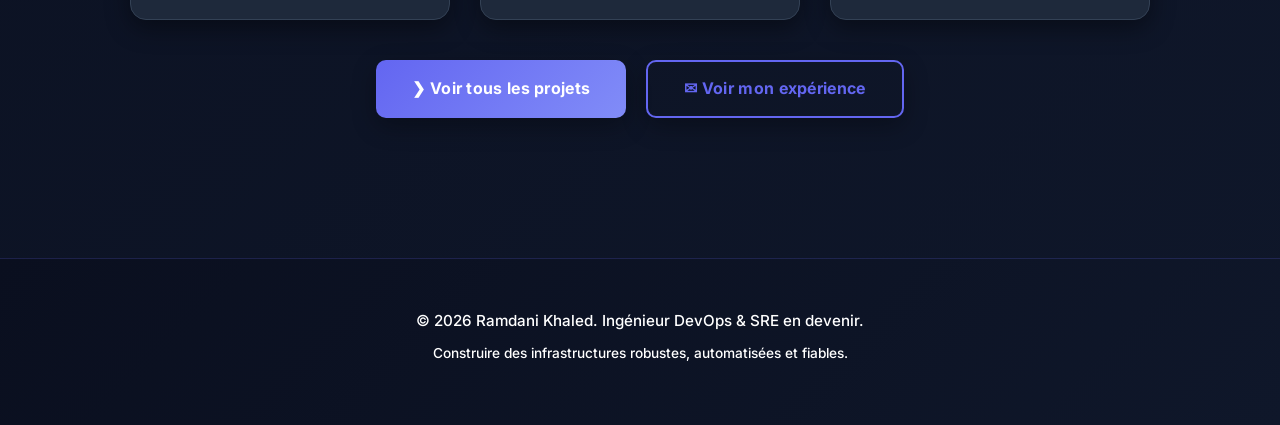
==== commit 5cdd5c30: "Fix: Remove large header rectangle and contact CTA links from all pages except contact.html. Simplif" ====
--- a/index.html
+++ b/index.html
@@ -9,24 +9,7 @@
 </head>
 <body>
     <header>
-        <div class="name">Ramdani Khaled</div>
-        <div class="title">SRE & DevOps Engineer</div>
-        <div class="subtitle">Infrastructure • Automation • Cloud • Master IRS - Paris Saclay</div>
-        <button class="hamburger" aria-label="Menu">
-            <span></span>
-            <span></span>
-            <span></span>
-        </button>
         <nav>
-            <a href="index.html">Accueil</a>
-            <a href="about.html">À Propos</a>
-            <a href="education.html">Formation</a>
-            <a href="experience.html">Expérience</a>
-            <a href="projects.html">Projets</a>
-            <a href="skills.html">Compétences</a>
-            <a href="contact.html">Contact</a>
-        </nav>
-        <nav class="mobile-nav">
             <a href="index.html">Accueil</a>
             <a href="about.html">À Propos</a>
             <a href="education.html">Formation</a>
@@ -70,17 +53,6 @@
                 <a href="experience.html" class="btn btn-secondary">✉ Voir mon expérience</a>
             </div>
         </section>
-
-        <section id="contact">
-            <h2>Restons en Contact</h2>
-            <p style="text-align: center; color: var(--text-light); margin-bottom: 40px; font-size: 1.05em; line-height: 1.8;">
-                Vous avez un projet intéressant ? Des questions sur mon travail ou mes technologies préférées ? N'hésitez pas à me contacter. Je suis toujours ouvert aux discussions et aux collaborations.
-            </p>
-            <div class="cta-buttons">
-                <a href="contact.html" class="btn btn-primary">💬 Me Contacter</a>
-                <a href="https://github.com/RamdaniKhaled" class="btn btn-secondary" target="_blank">❯ Voir sur GitHub</a>
-            </div>
-        </section>
     </main>
 
     <footer>
--- a/styles.css
+++ b/styles.css
@@ -53,86 +53,12 @@
 
 /* HEADER */
 header {
-    background: linear-gradient(135deg, #1e1b4b 0%, #312e81 50%, #3730a3 100%);
-    color: white;
-    padding: 80px 20px 60px;
+    background: var(--bg-card);
+    color: white;
+    padding: 15px 20px;
     text-align: center;
     position: relative;
-    overflow: hidden;
-    box-shadow: 0 20px 60px rgba(99, 102, 241, 0.2);
-}
-
-header::before {
-    content: '';
-    position: absolute;
-    top: -50%;
-    right: -20%;
-    width: 600px;
-    height: 600px;
-    background: radial-gradient(circle, rgba(255, 255, 255, 0.1) 0%, transparent 70%);
-    border-radius: 50%;
-    animation: float 8s ease-in-out infinite;
-}
-
-header::after {
-    content: '';
-    position: absolute;
-    bottom: -30%;
-    left: -10%;
-    width: 400px;
-    height: 400px;
-    background: radial-gradient(circle, rgba(255, 255, 255, 0.05) 0%, transparent 70%);
-    border-radius: 50%;
-    animation: float 12s ease-in-out infinite reverse;
-}
-
-@keyframes float {
-    0%, 100% { transform: translateY(0px); }
-    50% { transform: translateY(20px); }
-}
-
-header > * {
-    position: relative;
-    z-index: 1;
-}
-
-.name {
-    font-size: 3.5em;
-    font-weight: 800;
-    margin-bottom: 12px;
-    letter-spacing: -2px;
-    background: linear-gradient(135deg, #ffffff 0%, #e6f2ff 100%);
-    -webkit-background-clip: text;
-    -webkit-text-fill-color: transparent;
-    background-clip: text;
-    animation: slideDown 0.8s ease-out;
-}
-
-@keyframes slideDown {
-    from {
-        opacity: 0;
-        transform: translateY(-30px);
-    }
-    to {
-        opacity: 1;
-        transform: translateY(0);
-    }
-}
-
-.title {
-    font-size: 1.8em;
-    margin-bottom: 8px;
-    font-weight: 600;
-    opacity: 0.95;
-    letter-spacing: 0.5px;
-}
-
-.subtitle {
-    font-size: 1em;
-    opacity: 0.85;
-    margin-bottom: 40px;
-    font-weight: 300;
-    letter-spacing: 0.3px;
+    box-shadow: 0 4px 12px rgba(99, 102, 241, 0.1);
 }
 
 nav {
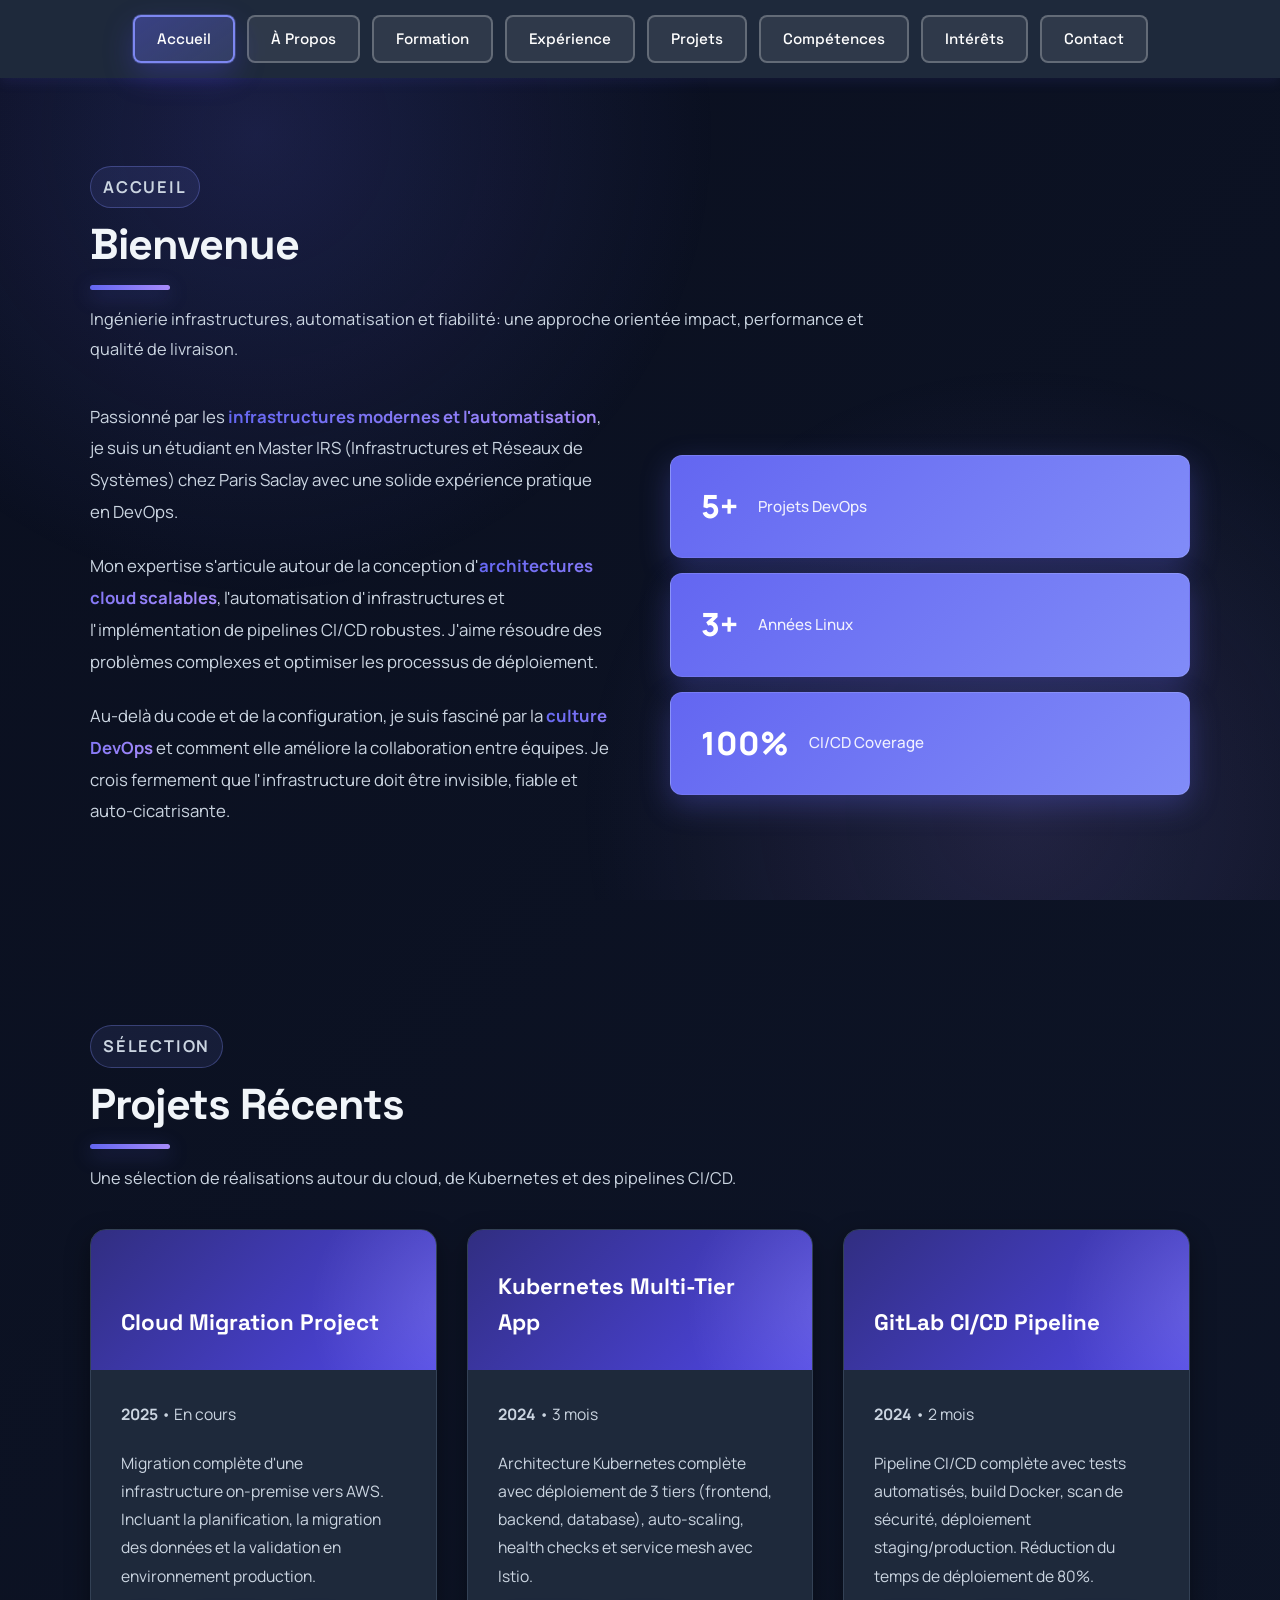
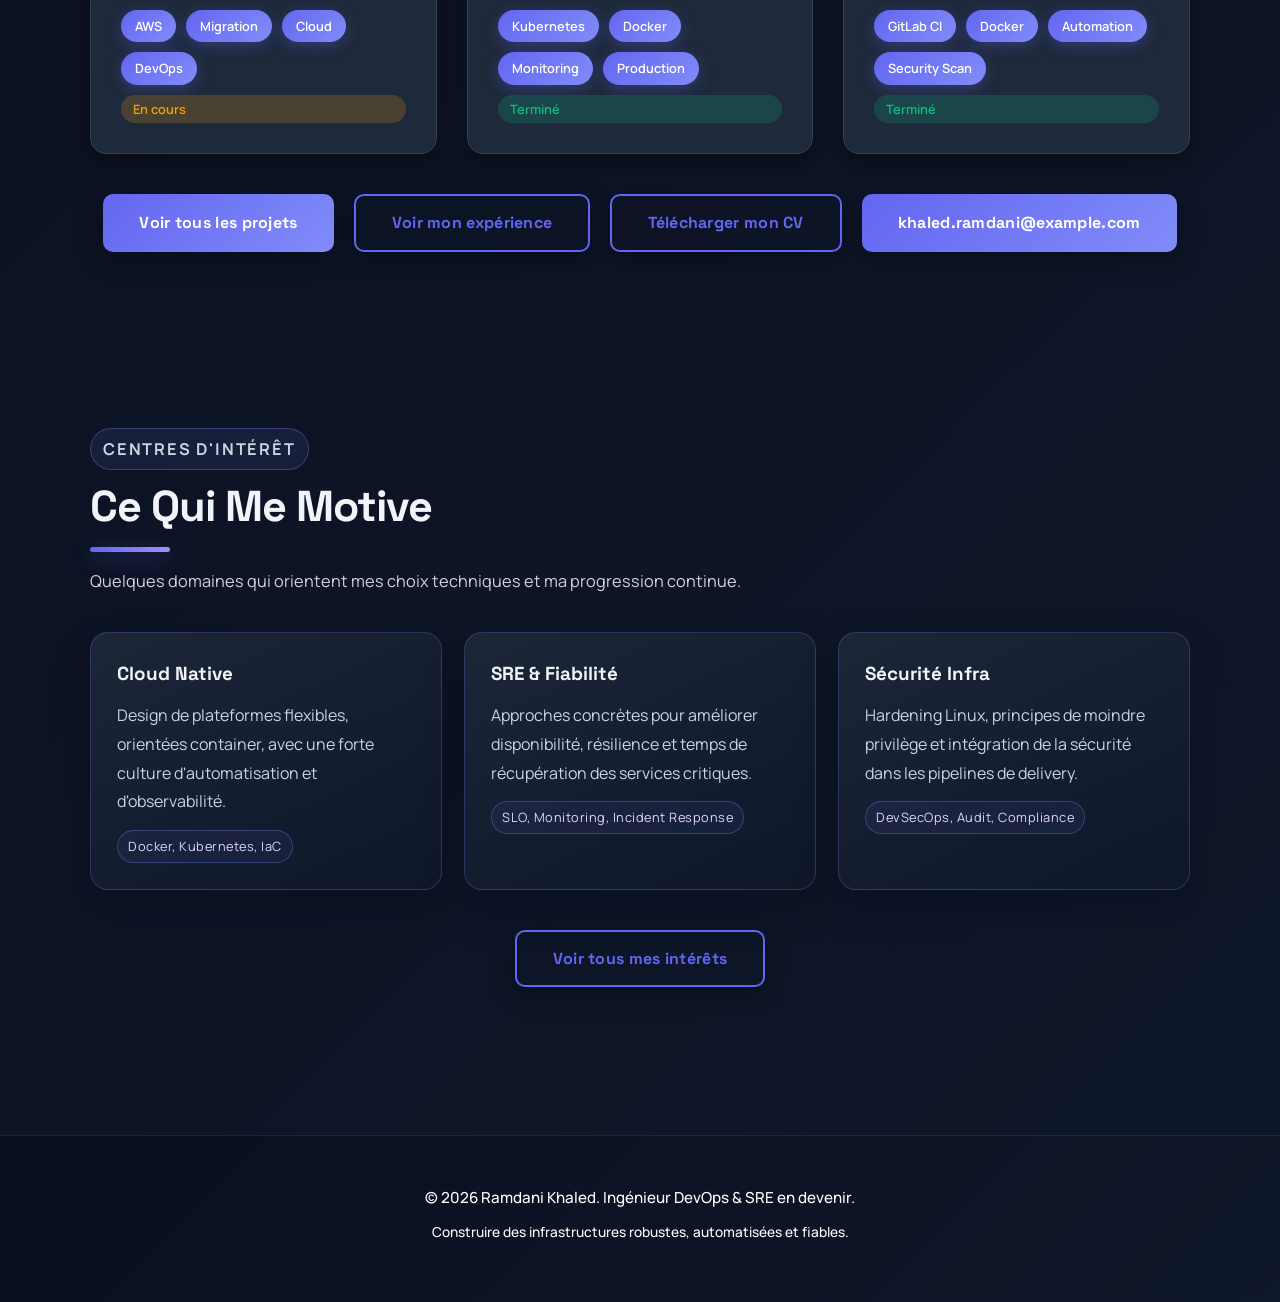
==== commit 787b3c17: "changes" ====
--- a/index.html
+++ b/index.html
@@ -16,13 +16,18 @@
             <a href="experience.html">Expérience</a>
             <a href="projects.html">Projets</a>
             <a href="skills.html">Compétences</a>
+            <a href="interests.html">Intérêts</a>
             <a href="contact.html">Contact</a>
         </nav>
     </header>
 
     <main class="container">
         <section id="home">
-            <h2>Bienvenue</h2>
+            <div class="page-intro page-intro-left">
+                <p class="page-kicker">Accueil</p>
+                <h2>Bienvenue</h2>
+                <p>Ingénierie infrastructures, automatisation et fiabilité: une approche orientée impact, performance et qualité de livraison.</p>
+            </div>
             <div class="about-grid">
                 <div class="about-text">
                     <p>
@@ -44,20 +49,38 @@
         </section>
 
         <section id="highlights">
-            <h2>Projets Récents</h2>
+            <div class="page-intro page-intro-left">
+                <p class="page-kicker">Sélection</p>
+                <h2>Projets Récents</h2>
+                <p>Une sélection de réalisations autour du cloud, de Kubernetes et des pipelines CI/CD.</p>
+            </div>
             <div class="projects-grid">
                 <!-- 3 featured projects will be displayed here -->
             </div>
             <div class="cta-buttons">
-                <a href="projects.html" class="btn btn-primary">❯ Voir tous les projets</a>
-                <a href="experience.html" class="btn btn-secondary">✉ Voir mon expérience</a>
+                <a href="projects.html" class="btn btn-primary">Voir tous les projets</a>
+                <a href="experience.html" class="btn btn-secondary">Voir mon expérience</a>
+                <a href="assets/cv/ramdani-khaled-cv.pdf" class="btn btn-secondary" target="_blank" rel="noopener noreferrer">Télécharger mon CV</a>
+                <a href="mailto:khaled.ramdani@example.com" class="btn btn-primary">M'envoyer un email</a>
+            </div>
+        </section>
+
+        <section id="interests-preview">
+            <div class="page-intro page-intro-left">
+                <p class="page-kicker">Centres d'intérêt</p>
+                <h2>Ce Qui Me Motive</h2>
+                <p>Quelques domaines qui orientent mes choix techniques et ma progression continue.</p>
+            </div>
+            <div id="interestsPreviewGrid" class="interests-grid interests-preview-grid"></div>
+            <div class="cta-buttons">
+                <a href="interests.html" class="btn btn-secondary">Voir tous mes intérêts</a>
             </div>
         </section>
     </main>
 
     <footer>
         <p>&copy; 2026 Ramdani Khaled. Ingénieur DevOps & SRE en devenir.</p>
-        <p style="margin-top: 10px; font-size: 0.9em;">Construire des infrastructures robustes, automatisées et fiables.</p>
+        <p class="footer-note">Construire des infrastructures robustes, automatisées et fiables.</p>
     </footer>
 
     <!-- Project Modal -->
--- a/styles.css
+++ b/styles.css
@@ -1,4 +1,4 @@
-@import url('https://fonts.googleapis.com/css2?family=Inter:wght@300;400;500;600;700;800&family=JetBrains+Mono:wght@400;600&display=swap');
+@import url('https://fonts.googleapis.com/css2?family=JetBrains+Mono:wght@400;600&family=Manrope:wght@400;500;600;700;800&family=Space+Grotesk:wght@500;600;700&display=swap');
 
 * {
     margin: 0;
@@ -26,11 +26,23 @@
 }
 
 body {
-    font-family: 'Inter', -apple-system, BlinkMacSystemFont, 'Segoe UI', sans-serif;
+    font-family: 'Manrope', -apple-system, BlinkMacSystemFont, 'Segoe UI', sans-serif;
     line-height: 1.6;
     color: var(--text-dark);
     background: linear-gradient(135deg, #0a0f1f 0%, #0f172a 100%);
     min-height: 100vh;
+    position: relative;
+}
+
+body::before {
+    content: '';
+    position: fixed;
+    inset: 0;
+    pointer-events: none;
+    background-image:
+        radial-gradient(circle at 20% 15%, rgba(99, 102, 241, 0.18) 0, rgba(99, 102, 241, 0) 36%),
+        radial-gradient(circle at 80% 90%, rgba(167, 139, 250, 0.14) 0, rgba(167, 139, 250, 0) 34%);
+    z-index: -1;
 }
 
 /* SCROLLBAR */
@@ -57,8 +69,11 @@
     color: white;
     padding: 15px 20px;
     text-align: center;
-    position: relative;
+    position: sticky;
+    top: 0;
+    z-index: 120;
     box-shadow: 0 4px 12px rgba(99, 102, 241, 0.1);
+    backdrop-filter: blur(12px);
 }
 
 nav {
@@ -81,6 +96,7 @@
 }
 
 nav a {
+    font-family: 'Space Grotesk', 'Manrope', sans-serif;
     color: white;
     text-decoration: none;
     padding: 10px 22px;
@@ -89,6 +105,7 @@
     transition: all 0.3s cubic-bezier(0.4, 0, 0.2, 1);
     font-size: 0.95em;
     font-weight: 500;
+    white-space: nowrap;
     backdrop-filter: blur(10px);
     background: rgba(255, 255, 255, 0.08);
 }
@@ -98,6 +115,16 @@
     border-color: rgba(255, 255, 255, 0.6);
     transform: translateY(-3px);
     box-shadow: 0 10px 25px rgba(0, 0, 0, 0.3);
+}
+
+nav a.nav-active {
+    border-color: rgba(129, 140, 248, 0.95);
+    background: linear-gradient(145deg, rgba(99, 102, 241, 0.4), rgba(129, 140, 248, 0.22));
+    box-shadow: 0 0 0 1px rgba(129, 140, 248, 0.25), 0 12px 30px rgba(79, 70, 229, 0.3);
+}
+
+nav a.nav-active:hover {
+    transform: translateY(-1px);
 }
 
 /* HAMBURGER MENU */
@@ -164,24 +191,178 @@
 
 /* LAYOUT */
 .container {
-    max-width: 1100px;
+    max-width: 1180px;
     margin: 0 auto;
     padding: 0 20px;
 }
 
 section {
-    padding: 80px 20px;
+    padding: clamp(54px, 7vw, 88px) 20px;
     background: transparent;
 }
 
 h2 {
-    font-size: 2.5em;
+    font-family: 'Space Grotesk', 'Manrope', sans-serif;
+    font-size: clamp(2em, 3.6vw, 2.7em);
     margin-bottom: 50px;
     color: #f1f5f9;
     position: relative;
     padding-bottom: 20px;
     font-weight: 800;
     letter-spacing: -1px;
+    line-height: 1.15;
+}
+
+h3,
+.btn,
+.skills-section-title {
+    font-family: 'Space Grotesk', 'Manrope', sans-serif;
+}
+
+.page-intro {
+    max-width: 780px;
+    margin: 0 auto 36px;
+    text-align: center;
+}
+
+.page-intro.page-intro-left {
+    margin-left: 0;
+    text-align: left;
+}
+
+.page-kicker {
+    display: inline-block;
+    margin-bottom: 12px;
+    padding: 5px 12px;
+    border-radius: 999px;
+    border: 1px solid rgba(129, 140, 248, 0.32);
+    background: rgba(129, 140, 248, 0.1);
+    color: var(--accent-light);
+    font-size: 0.74em;
+    letter-spacing: 0.11em;
+    text-transform: uppercase;
+    font-weight: 700;
+}
+
+.page-intro h2 {
+    margin-bottom: 14px;
+}
+
+.page-intro h2::after {
+    left: 50%;
+    transform: translateX(-50%);
+}
+
+.page-intro.page-intro-left h2::after {
+    left: 0;
+    transform: none;
+}
+
+.page-intro p {
+    color: var(--text-light);
+    font-size: 1.02em;
+    line-height: 1.85;
+}
+
+.content-panel {
+    max-width: 900px;
+    margin: 40px auto;
+    background: linear-gradient(155deg, rgba(30, 41, 59, 0.92), rgba(15, 23, 42, 0.92));
+    border: 1px solid var(--border);
+    border-radius: 18px;
+    padding: clamp(24px, 4vw, 40px);
+    box-shadow: 0 18px 50px rgba(2, 6, 23, 0.35);
+}
+
+.panel-text {
+    color: var(--text-light);
+    font-size: 1.03em;
+    line-height: 1.95;
+    margin-bottom: 20px;
+}
+
+.panel-text:last-child {
+    margin-bottom: 0;
+}
+
+.highlight-grid {
+    display: grid;
+    grid-template-columns: repeat(auto-fit, minmax(260px, 1fr));
+    gap: 20px;
+    margin-top: 34px;
+}
+
+.highlight-card {
+    background: linear-gradient(135deg, #312e81 0%, #4f46e5 100%);
+    color: white;
+    padding: 28px;
+    border-radius: 14px;
+    box-shadow: 0 14px 30px rgba(55, 48, 163, 0.32);
+}
+
+.highlight-card h3 {
+    margin-bottom: 12px;
+    font-size: 1.15em;
+}
+
+.highlight-card p {
+    opacity: 0.92;
+    line-height: 1.8;
+}
+
+/* INTERESTS PAGE */
+.interests-page {
+    padding-top: 70px;
+}
+
+.interests-grid {
+    display: grid;
+    grid-template-columns: repeat(auto-fit, minmax(250px, 1fr));
+    gap: 22px;
+}
+
+.interest-card {
+    border-radius: 18px;
+    padding: 26px;
+    border: 1px solid rgba(129, 140, 248, 0.24);
+    background: linear-gradient(155deg, rgba(30, 41, 59, 0.88), rgba(15, 23, 42, 0.9));
+    box-shadow: 0 18px 40px rgba(2, 6, 23, 0.3);
+    transition: transform 0.25s ease, border-color 0.25s ease, box-shadow 0.25s ease;
+}
+
+.interest-card:hover {
+    transform: translateY(-6px);
+    border-color: rgba(129, 140, 248, 0.5);
+    box-shadow: 0 22px 48px rgba(67, 56, 202, 0.28);
+}
+
+.interest-card h3 {
+    margin-bottom: 12px;
+    color: var(--text-dark);
+    font-size: 1.18em;
+}
+
+.interest-card p {
+    color: var(--text-light);
+    line-height: 1.8;
+    margin-bottom: 14px;
+}
+
+.interest-card span {
+    display: inline-block;
+    font-size: 0.8em;
+    letter-spacing: 0.04em;
+    color: var(--accent-light);
+    border: 1px solid rgba(129, 140, 248, 0.32);
+    border-radius: 999px;
+    padding: 5px 10px;
+    background: rgba(99, 102, 241, 0.08);
+}
+
+a:focus-visible,
+button:focus-visible {
+    outline: 2px solid var(--primary-light);
+    outline-offset: 3px;
 }
 
 h2::after {
@@ -405,11 +586,12 @@
 }
 
 .skill-card li::before {
-    content: '→';
-    color: var(--primary);
+    content: '';
+    width: 7px;
+    height: 7px;
+    border-radius: 50%;
+    background: var(--primary);
     margin-right: 12px;
-    font-weight: 700;
-    font-size: 1.1em;
     transition: all 0.2s ease;
 }
 
@@ -577,6 +759,18 @@
     justify-content: center;
     flex-wrap: wrap;
     margin-top: 40px;
+}
+
+.interests-preview-grid {
+    margin-top: 16px;
+}
+
+.contact-actions {
+    display: flex;
+    justify-content: center;
+    gap: 14px;
+    flex-wrap: wrap;
+    margin-bottom: 26px;
 }
 
 .btn {
@@ -803,6 +997,11 @@
     align-items: center;
 }
 
+#projectFilters.projects-controls {
+    margin-top: -12px;
+    margin-bottom: 30px;
+}
+
 .sort-btn, .filter-btn {
     padding: 10px 20px;
     background: transparent;
@@ -912,68 +1111,170 @@
 }
 
 /* CONTACT PAGE */
-.contact-grid {
+#contact.contact-page {
+    padding-top: 70px;
+}
+
+#contact.contact-page .contact-shell {
+    max-width: 980px;
+    margin: 0 auto;
+    padding: 42px;
+    border-radius: 30px;
+    border: 1px solid rgba(129, 140, 248, 0.24);
+    background:
+        radial-gradient(120% 140% at 8% 2%, rgba(99, 102, 241, 0.2) 0%, rgba(99, 102, 241, 0) 45%),
+        linear-gradient(160deg, rgba(30, 41, 59, 0.88), rgba(15, 23, 42, 0.92));
+    box-shadow: 0 28px 80px rgba(8, 12, 30, 0.55);
+    animation: contactAppear 0.6s ease-out;
+}
+
+#contact.contact-page .contact-intro {
+    text-align: center;
+    margin-bottom: 34px;
+}
+
+#contact.contact-page .contact-eyebrow {
+    display: inline-block;
+    margin-bottom: 14px;
+    padding: 6px 12px;
+    border-radius: 999px;
+    border: 1px solid rgba(129, 140, 248, 0.35);
+    background: rgba(129, 140, 248, 0.08);
+    color: var(--accent-light);
+    letter-spacing: 0.12em;
+    text-transform: uppercase;
+    font-size: 0.72em;
+    font-weight: 700;
+}
+
+#contact.contact-page h2 {
+    text-align: center;
+    margin-bottom: 12px;
+    padding-bottom: 0;
+}
+
+#contact.contact-page h2::after {
+    content: none;
+}
+
+#contact.contact-page .contact-intro > p:last-child {
+    max-width: 560px;
+    margin: 0 auto;
+    color: var(--text-light);
+}
+
+#contact.contact-page .contact-links {
     display: grid;
-    grid-template-columns: 1fr 1fr;
-    gap: 60px;
-    margin-bottom: 50px;
+    grid-template-columns: repeat(2, minmax(240px, 1fr));
+    gap: 18px;
+}
+
+#contact.contact-page .contact-link {
+    display: flex;
     align-items: center;
-}
-
-.contact-content h3 {
-    color: var(--text-dark);
-    font-size: 1.5em;
-    margin-bottom: 20px;
-}
-
-.contact-content p {
-    color: var(--text-light);
-    line-height: 1.9;
-    margin-bottom: 20px;
-    font-size: 0.98em;
-}
-
-.contact-links {
-    display: flex;
-    flex-direction: column;
-    gap: 15px;
-    margin-bottom: 40px;
-}
-
-.contact-link {
-    display: flex;
-    align-items: center;
-    gap: 20px;
-    padding: 20px;
-    background: var(--bg-card);
-    border-radius: 12px;
-    border: 1px solid var(--border);
-    transition: all 0.3s ease;
+    gap: 16px;
+    min-height: 96px;
+    padding: 18px;
+    border-radius: 20px;
     text-decoration: none;
     color: var(--text-dark);
-}
-
-.contact-link:hover {
-    border-color: var(--primary);
-    background: linear-gradient(135deg, rgba(99, 102, 241, 0.1) 0%, rgba(99, 102, 241, 0.05) 100%);
-    transform: translateX(10px);
-    box-shadow: 0 10px 30px rgba(99, 102, 241, 0.2);
-}
-
-.contact-link-icon {
-    font-size: 2em;
-}
-
-.contact-link-text h4 {
+    border: 1px solid rgba(129, 140, 248, 0.2);
+    background: linear-gradient(145deg, rgba(30, 41, 59, 0.65), rgba(15, 23, 42, 0.55));
+    box-shadow: inset 0 1px 0 rgba(255, 255, 255, 0.02);
+    transition: transform 0.25s ease, border-color 0.25s ease, box-shadow 0.25s ease, background 0.25s ease;
+}
+
+#contact.contact-page .contact-link:hover {
+    transform: translateY(-4px);
+    border-color: rgba(129, 140, 248, 0.52);
+    background: linear-gradient(145deg, rgba(51, 65, 85, 0.8), rgba(15, 23, 42, 0.8));
+    box-shadow: 0 14px 34px rgba(76, 83, 190, 0.28);
+}
+
+#contact.contact-page .contact-icon-wrap {
+    width: 62px;
+    height: 62px;
+    border-radius: 18px;
+    border: 1px solid rgba(148, 163, 184, 0.25);
+    background: linear-gradient(160deg, rgba(51, 65, 85, 0.5), rgba(15, 23, 42, 0.4));
+    display: flex;
+    align-items: center;
+    justify-content: center;
+    flex-shrink: 0;
+    transition: transform 0.25s ease, box-shadow 0.25s ease;
+}
+
+#contact.contact-page .contact-link:hover .contact-icon-wrap {
+    transform: translateY(-2px);
+    box-shadow: 0 10px 24px rgba(99, 102, 241, 0.35);
+}
+
+#contact.contact-page .contact-icon {
+    width: 36px;
+    height: 36px;
+    object-fit: contain;
+    display: block;
+}
+
+#contact.contact-page .contact-link-text h3 {
+    margin: 0;
     color: var(--text-dark);
-    margin-bottom: 5px;
-    font-size: 1.1em;
-}
-
-.contact-link-text p {
+    font-size: 1.02em;
+    font-weight: 700;
+}
+
+#contact.contact-page .contact-link-text p {
+    margin: 5px 0 0;
     color: var(--text-lighter);
     font-size: 0.9em;
-    margin: 0;
+}
+
+@keyframes contactAppear {
+    from {
+        opacity: 0;
+        transform: translateY(20px);
+    }
+    to {
+        opacity: 1;
+        transform: translateY(0);
+    }
+}
+
+@media (max-width: 860px) {
+    #contact.contact-page .contact-shell {
+        padding: 28px;
+        border-radius: 22px;
+    }
+
+    #contact.contact-page .contact-links {
+        grid-template-columns: 1fr;
+    }
+}
+
+@media (max-width: 560px) {
+    #contact.contact-page {
+        padding-top: 50px;
+    }
+
+    #contact.contact-page .contact-shell {
+        padding: 22px 16px;
+    }
+
+    #contact.contact-page .contact-link {
+        padding: 16px 14px;
+        min-height: 88px;
+    }
+
+    #contact.contact-page .contact-icon-wrap {
+        width: 54px;
+        height: 54px;
+        border-radius: 15px;
+    }
+
+    #contact.contact-page .contact-icon {
+        width: 32px;
+        height: 32px;
+    }
 }
 
 .contact-form {
@@ -1036,6 +1337,11 @@
     font-weight: 500;
 }
 
+.footer-note {
+    margin-top: 10px;
+    font-size: 0.9em;
+}
+
 footer a {
     color: var(--secondary);
     text-decoration: none;
@@ -1061,12 +1367,35 @@
         font-size: 0.9em;
     }
 
-    .hamburger {
-        display: flex;
-    }
-
-    nav:not(.mobile-nav) {
+    nav {
+        justify-content: flex-start;
+        flex-wrap: nowrap;
+        overflow-x: auto;
+        padding-bottom: 4px;
+        -ms-overflow-style: none;
+        scrollbar-width: none;
+    }
+
+    nav::-webkit-scrollbar {
         display: none;
+    }
+
+    nav a {
+        flex: 0 0 auto;
+        padding: 9px 16px;
+        font-size: 0.88em;
+    }
+
+    .interests-page {
+        padding-top: 50px;
+    }
+
+    .page-intro {
+        margin-bottom: 28px;
+    }
+
+    .page-intro p {
+        font-size: 0.98em;
     }
 
     .about-grid {
@@ -1075,7 +1404,7 @@
     }
 
     h2 {
-        font-size: 1.8em;
+        font-size: 1.85em;
         margin-bottom: 35px;
     }
 
@@ -1101,7 +1430,36 @@
     }
 
     header {
-        padding: 50px 20px 40px;
+        padding: 14px 14px 12px;
+    }
+
+    .modal {
+        backdrop-filter: blur(2px);
+    }
+
+    .modal-content {
+        box-shadow: 0 20px 42px rgba(0, 0, 0, 0.55);
+    }
+}
+
+@media (hover: none), (pointer: coarse) {
+    .project-card:hover,
+    .skill-card:hover,
+    .stat-box:hover,
+    .interest-card:hover,
+    #contact.contact-page .contact-link:hover {
+        transform: none;
+    }
+}
+
+@media (prefers-reduced-motion: reduce) {
+    *,
+    *::before,
+    *::after {
+        animation-duration: 0.01ms !important;
+        animation-iteration-count: 1 !important;
+        transition-duration: 0.01ms !important;
+        scroll-behavior: auto !important;
     }
 }
 
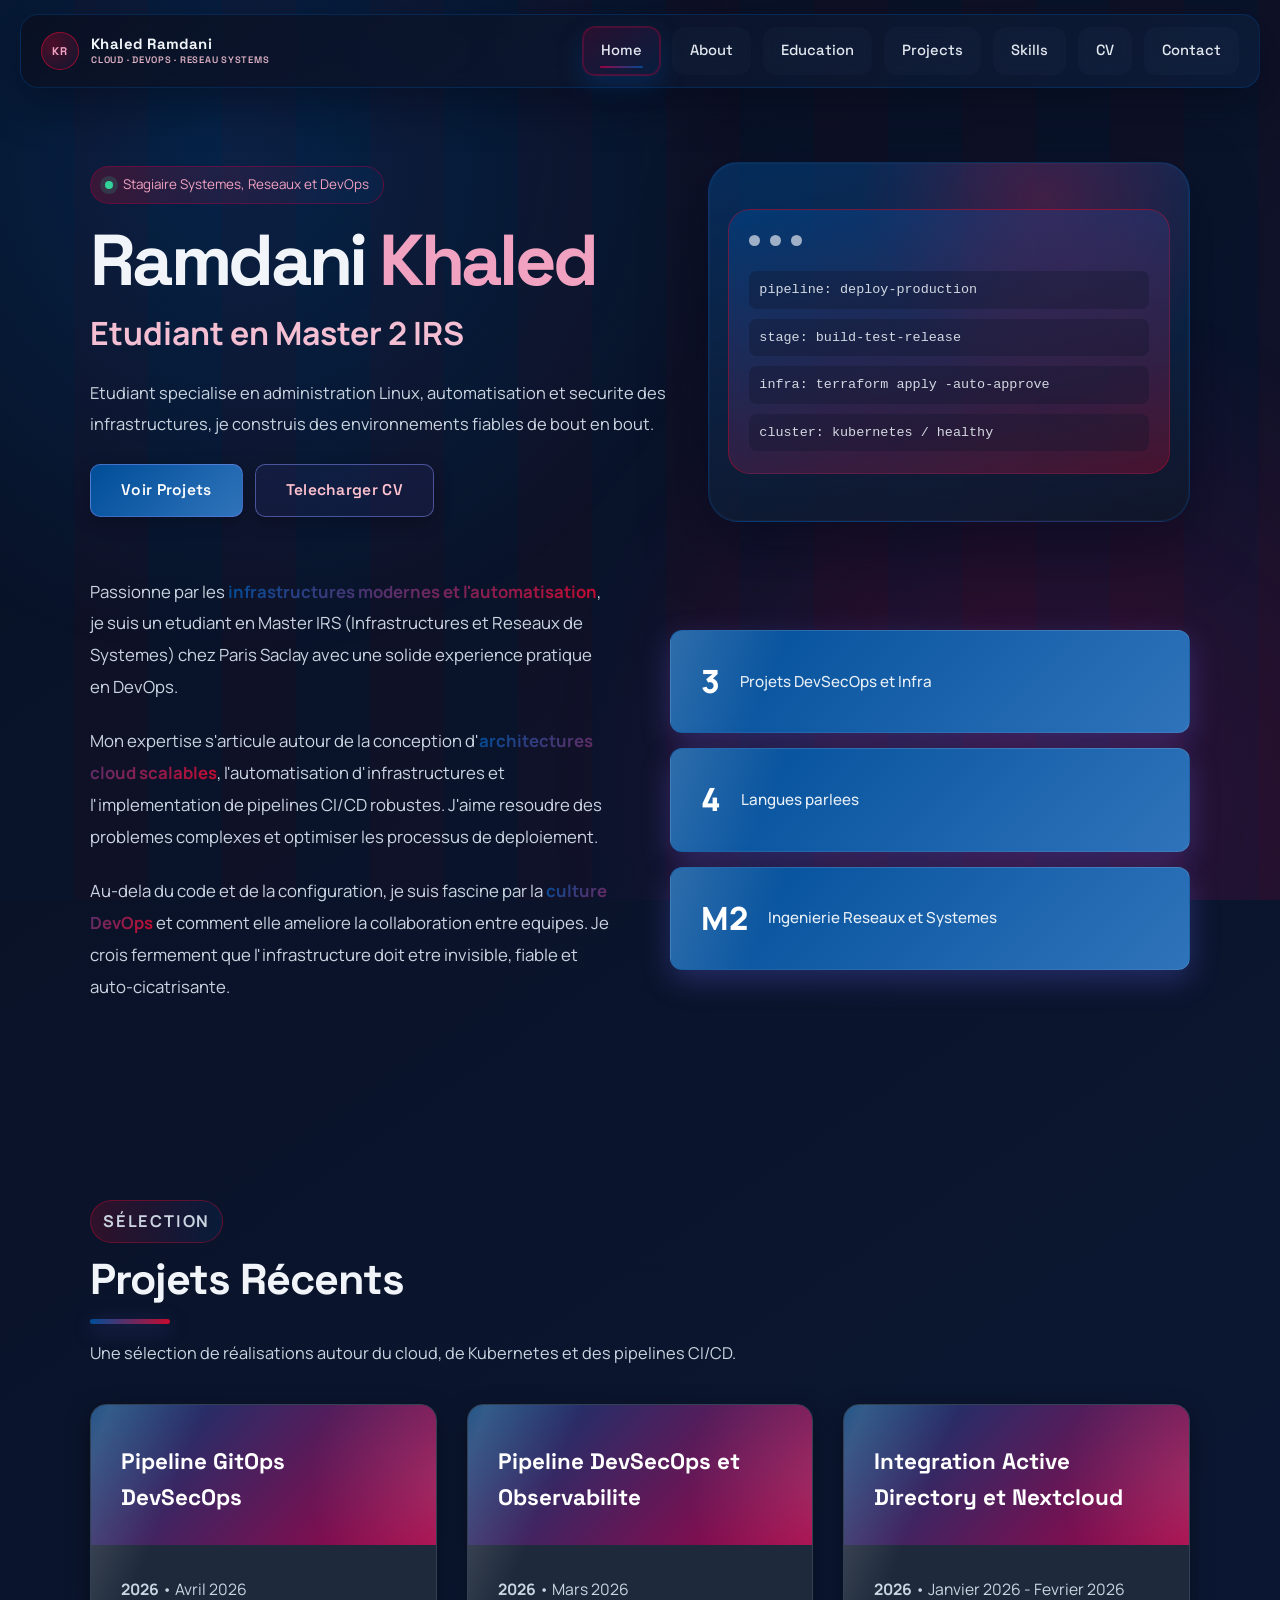
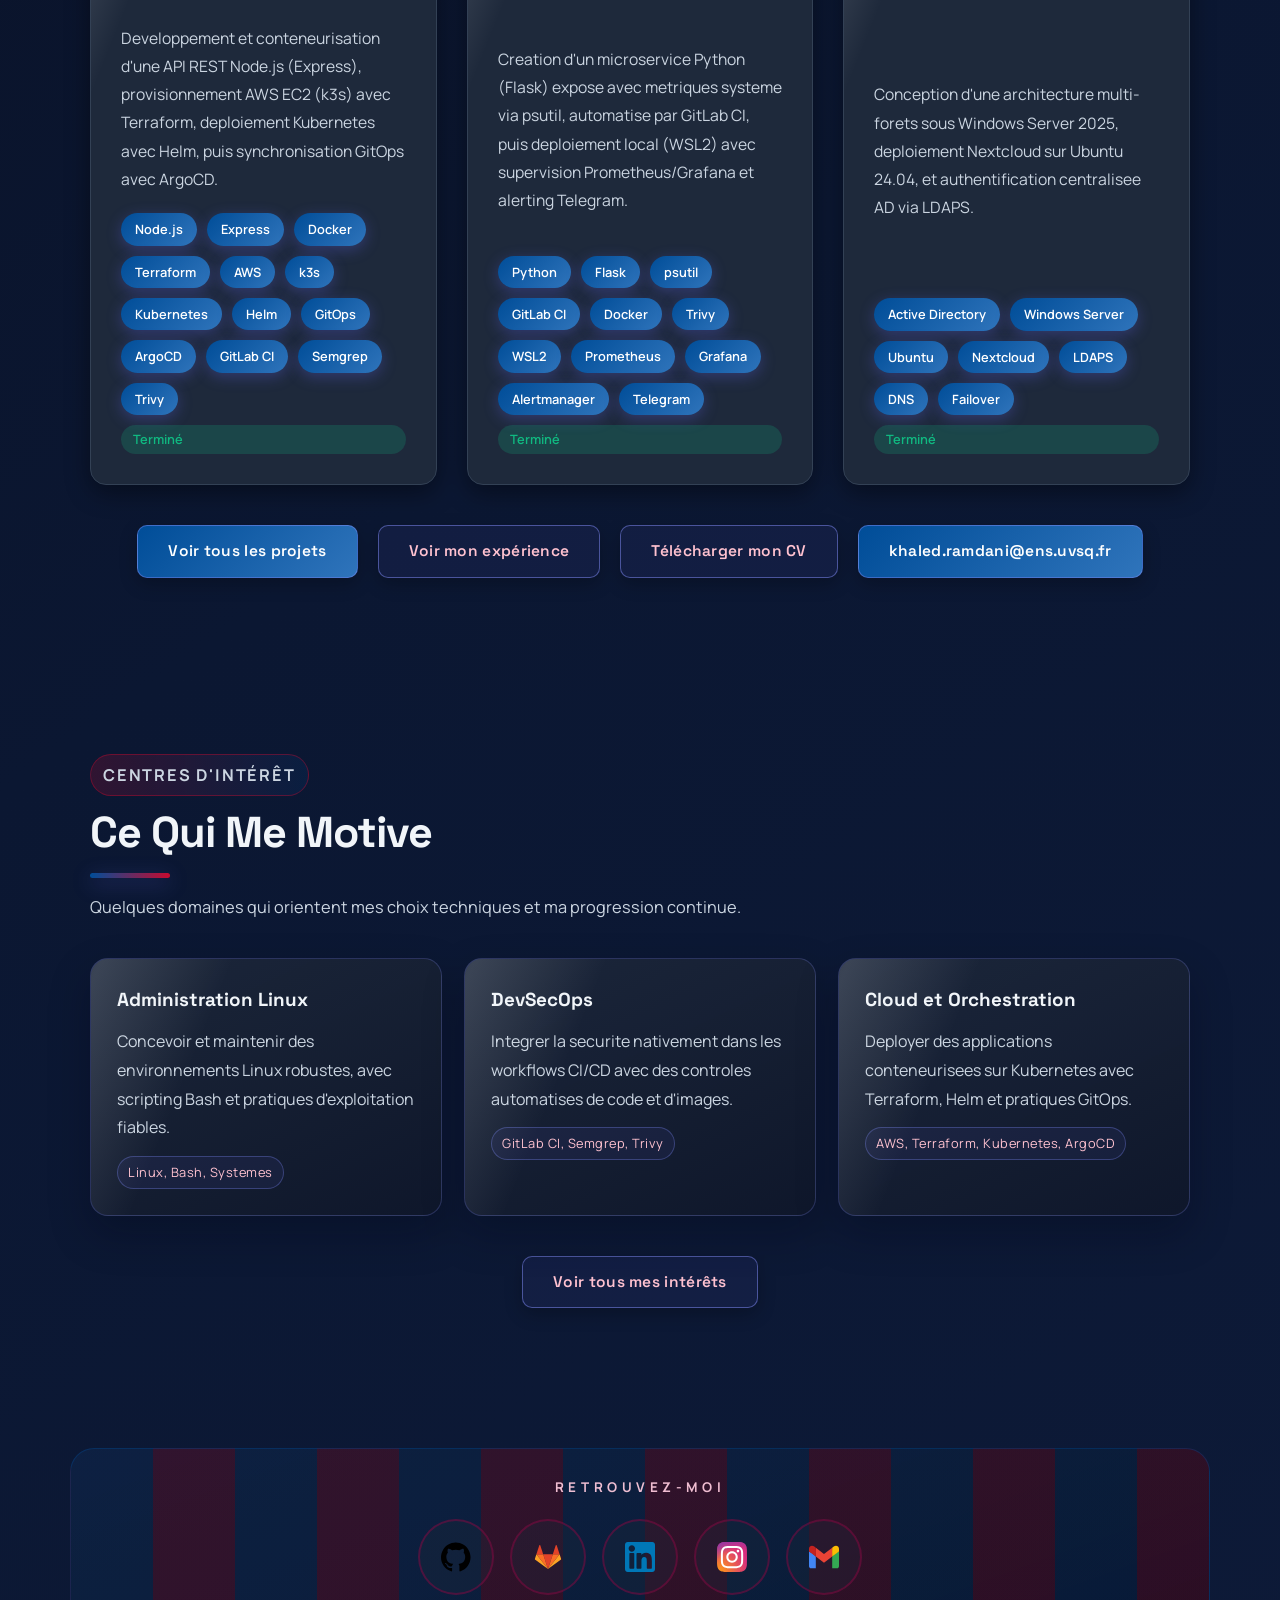
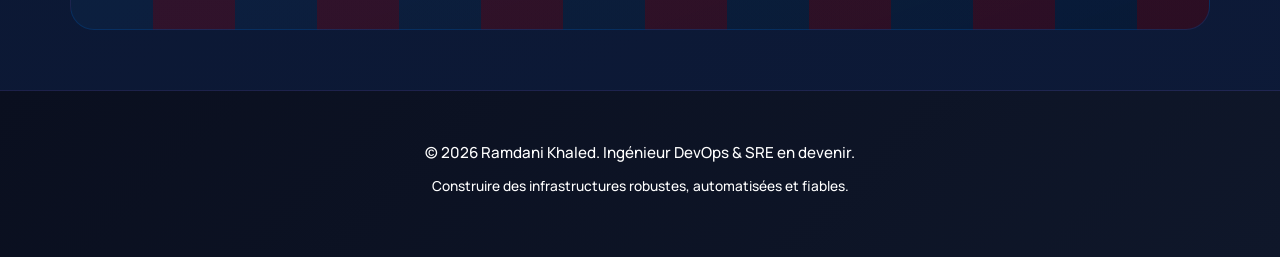
==== commit b460e52c: "changes" ====
--- a/index.html
+++ b/index.html
@@ -10,34 +10,57 @@
 <body>
     <header>
         <nav>
-            <a href="index.html">Accueil</a>
-            <a href="about.html">À Propos</a>
-            <a href="education.html">Formation</a>
-            <a href="experience.html">Expérience</a>
-            <a href="projects.html">Projets</a>
-            <a href="skills.html">Compétences</a>
-            <a href="interests.html">Intérêts</a>
+            <a href="index.html">Home</a>
+            <a href="about.html">About</a>
+            <a href="education.html">Education</a>
+            <a href="projects.html">Projects</a>
+            <a href="skills.html">Skills</a>
+            <a href="cv.html">CV</a>
             <a href="contact.html">Contact</a>
         </nav>
     </header>
 
     <main class="container">
-        <section id="home">
-            <div class="page-intro page-intro-left">
-                <p class="page-kicker">Accueil</p>
-                <h2>Bienvenue</h2>
-                <p>Ingénierie infrastructures, automatisation et fiabilité: une approche orientée impact, performance et qualité de livraison.</p>
+        <section id="home" class="hero-home">
+            <div class="hero-grid">
+                <div class="hero-copy">
+                    <p class="hero-pill">Stagiaire Systemes, Reseaux et DevOps</p>
+                    <h1 class="hero-title">Ramdani <span>Khaled</span></h1>
+                    <p class="hero-role">Etudiant en Master 2 IRS</p>
+                    <p class="hero-summary">
+                        Etudiant specialise en administration Linux, automatisation et securite des infrastructures, je construis des environnements fiables de bout en bout.
+                    </p>
+                    <div class="hero-actions">
+                        <a href="projects.html" class="btn btn-primary">Voir Projets</a>
+                        <a href="assets/cv/ramdani-khaled-cv.pdf" class="btn btn-secondary" target="_blank" rel="noopener noreferrer">Telecharger CV</a>
+                    </div>
+                </div>
+
+                <div class="hero-visual" aria-hidden="true">
+                    <div class="code-window">
+                        <span></span>
+                        <span></span>
+                        <span></span>
+                        <div class="code-lines">
+                            <p>pipeline: deploy-production</p>
+                            <p>stage: build-test-release</p>
+                            <p>infra: terraform apply -auto-approve</p>
+                            <p>cluster: kubernetes / healthy</p>
+                        </div>
+                    </div>
+                </div>
             </div>
-            <div class="about-grid">
+
+            <div class="about-grid home-details">
                 <div class="about-text">
                     <p>
-                        Passionné par les <span class="highlight">infrastructures modernes et l'automatisation</span>, je suis un étudiant en Master IRS (Infrastructures et Réseaux de Systèmes) chez Paris Saclay avec une solide expérience pratique en DevOps.
+                        Passionne par les <span class="highlight">infrastructures modernes et l'automatisation</span>, je suis un etudiant en Master IRS (Infrastructures et Reseaux de Systemes) chez Paris Saclay avec une solide experience pratique en DevOps.
                     </p>
                     <p>
-                        Mon expertise s'articule autour de la conception d'<span class="highlight">architectures cloud scalables</span>, l'automatisation d'infrastructures et l'implémentation de pipelines CI/CD robustes. J'aime résoudre des problèmes complexes et optimiser les processus de déploiement.
+                        Mon expertise s'articule autour de la conception d'<span class="highlight">architectures cloud scalables</span>, l'automatisation d'infrastructures et l'implementation de pipelines CI/CD robustes. J'aime resoudre des problemes complexes et optimiser les processus de deploiement.
                     </p>
                     <p>
-                        Au-delà du code et de la configuration, je suis fasciné par la <span class="highlight">culture DevOps</span> et comment elle améliore la collaboration entre équipes. Je crois fermement que l'infrastructure doit être invisible, fiable et auto-cicatrisante.
+                        Au-dela du code et de la configuration, je suis fascine par la <span class="highlight">culture DevOps</span> et comment elle ameliore la collaboration entre equipes. Je crois fermement que l'infrastructure doit etre invisible, fiable et auto-cicatrisante.
                     </p>
                 </div>
                 <div class="about-stats">
@@ -76,6 +99,27 @@
                 <a href="interests.html" class="btn btn-secondary">Voir tous mes intérêts</a>
             </div>
         </section>
+
+        <section class="social-strip" aria-label="Réseaux sociaux">
+            <p class="social-strip-title">RETROUVEZ-MOI</p>
+            <div class="social-strip-links">
+                <a href="https://github.com/RamdaniKhaled" target="_blank" rel="noopener noreferrer" aria-label="GitHub">
+                    <img src="icons/github.svg" alt="GitHub">
+                </a>
+                <a href="https://gitlab.com/RamdaniKhaled" target="_blank" rel="noopener noreferrer" aria-label="GitLab">
+                    <img src="icons/gitlab-svg.svg" alt="GitLab">
+                </a>
+                <a href="https://www.linkedin.com/in/khaled-ramdani-uvsq" target="_blank" rel="noopener noreferrer" aria-label="LinkedIn">
+                    <img src="icons/linkedin.svg" alt="LinkedIn">
+                </a>
+                <a href="https://instagram.com" target="_blank" rel="noopener noreferrer" aria-label="Instagram">
+                    <img src="icons/instagram.svg" alt="Instagram">
+                </a>
+                <a href="mailto:khaled.ramdani@ens.uvsq.fr" aria-label="Email">
+                    <img src="icons/gmail.svg" alt="Email">
+                </a>
+            </div>
+        </section>
     </main>
 
     <footer>
--- a/styles.css
+++ b/styles.css
@@ -7,12 +7,14 @@
 }
 
 :root {
-    --primary: #6366f1;
-    --primary-light: #818cf8;
-    --primary-dark: #4f46e5;
-    --secondary: #a78bfa;
-    --accent: #c7d2fe;
-    --accent-light: #ddd6fe;
+    --primary: #004d98;
+    --primary-light: #2f74bb;
+    --primary-dark: #003b73;
+    --secondary: #c70a2f;
+    --barca-blue-rgb: 0, 77, 152;
+    --barca-red-rgb: 199, 10, 47;
+    --accent: #ff8aa8;
+    --accent-light: #ffc2d0;
     --text-dark: #f1f5f9;
     --text-light: #cbd5e1;
     --text-lighter: #94a3b8;
@@ -29,7 +31,7 @@
     font-family: 'Manrope', -apple-system, BlinkMacSystemFont, 'Segoe UI', sans-serif;
     line-height: 1.6;
     color: var(--text-dark);
-    background: linear-gradient(135deg, #0a0f1f 0%, #0f172a 100%);
+    background: linear-gradient(145deg, #090f21 0%, #0b1732 55%, #0d1a38 100%);
     min-height: 100vh;
     position: relative;
 }
@@ -40,8 +42,24 @@
     inset: 0;
     pointer-events: none;
     background-image:
-        radial-gradient(circle at 20% 15%, rgba(99, 102, 241, 0.18) 0, rgba(99, 102, 241, 0) 36%),
-        radial-gradient(circle at 80% 90%, rgba(167, 139, 250, 0.14) 0, rgba(167, 139, 250, 0) 34%);
+        radial-gradient(circle at 18% 16%, rgba(0, 77, 152, 0.3) 0, rgba(0, 77, 152, 0) 40%),
+        radial-gradient(circle at 82% 88%, rgba(165, 0, 68, 0.26) 0, rgba(165, 0, 68, 0) 38%);
+    z-index: -1;
+}
+
+body::after {
+    content: '';
+    position: fixed;
+    inset: 0;
+    pointer-events: none;
+    background-image:
+        repeating-linear-gradient(
+            90deg,
+            rgba(var(--barca-blue-rgb), 0.14) 0 74px,
+            rgba(var(--barca-red-rgb), 0.14) 74px 148px
+        );
+    background-size: 148px 100%;
+    opacity: 0.2;
     z-index: -1;
 }
 
@@ -65,22 +83,93 @@
 
 /* HEADER */
 header {
-    background: var(--bg-card);
-    color: white;
-    padding: 15px 20px;
-    text-align: center;
+    max-width: 1240px;
+    margin: 14px auto 0;
+    padding: 12px 20px;
+    border-radius: 18px;
+    border: 1px solid rgba(var(--barca-blue-rgb), 0.36);
+    background: linear-gradient(145deg, rgba(10, 16, 34, 0.9), rgba(13, 29, 59, 0.78));
+    display: flex;
+    align-items: center;
+    justify-content: space-between;
+    gap: 18px;
     position: sticky;
-    top: 0;
+    top: 8px;
     z-index: 120;
-    box-shadow: 0 4px 12px rgba(99, 102, 241, 0.1);
-    backdrop-filter: blur(12px);
+    box-shadow: 0 16px 44px rgba(5, 8, 22, 0.48);
+    backdrop-filter: blur(14px);
+}
+
+header.header-compact {
+    background: linear-gradient(145deg, rgba(8, 12, 24, 0.95), rgba(12, 28, 56, 0.88));
+    border-color: rgba(var(--barca-red-rgb), 0.4);
+    box-shadow: 0 12px 30px rgba(2, 6, 23, 0.52);
+}
+
+.site-brand {
+    text-decoration: none;
+    display: inline-flex;
+    align-items: center;
+    gap: 12px;
+    color: #e2e8f0;
+    font-family: 'Space Grotesk', 'Manrope', sans-serif;
+    font-weight: 700;
+    font-size: 0.95em;
+}
+
+.site-brand-badge {
+    width: 38px;
+    height: 38px;
+    border-radius: 50%;
+    border: 1px solid rgba(var(--barca-red-rgb), 0.7);
+    background: radial-gradient(circle at 30% 30%, rgba(var(--barca-red-rgb), 0.36), rgba(19, 32, 62, 0.42));
+    display: inline-flex;
+    align-items: center;
+    justify-content: center;
+    color: #f0a2c0;
+    font-weight: 800;
+    font-size: 0.74em;
+    letter-spacing: 0.06em;
+    transition: transform 0.25s ease, box-shadow 0.25s ease, border-color 0.25s ease;
+}
+
+.site-brand:hover .site-brand-badge {
+    transform: translateY(-1px) scale(1.04);
+    border-color: rgba(var(--barca-blue-rgb), 0.9);
+    box-shadow:
+        0 0 0 2px rgba(var(--barca-red-rgb), 0.22),
+        0 0 18px rgba(var(--barca-blue-rgb), 0.32),
+        0 0 22px rgba(var(--barca-red-rgb), 0.22);
+}
+
+.site-brand-text {
+    display: flex;
+    flex-direction: column;
+    line-height: 1.1;
+}
+
+.site-brand-name {
+    font-size: 0.98em;
+    font-weight: 700;
+    letter-spacing: 0.03em;
+    color: #f1f5f9;
+}
+
+.site-brand-role {
+    margin-top: 3px;
+    font-size: 0.62em;
+    font-weight: 600;
+    letter-spacing: 0.08em;
+    color: rgba(248, 197, 216, 0.9);
+    text-transform: uppercase;
 }
 
 nav {
     display: flex;
+    align-items: center;
     gap: 12px;
-    justify-content: center;
-    flex-wrap: wrap;
+    justify-content: flex-end;
+    flex-wrap: nowrap;
     animation: slideUp 0.8s ease-out 0.2s both;
 }
 
@@ -97,58 +186,84 @@
 
 nav a {
     font-family: 'Space Grotesk', 'Manrope', sans-serif;
-    color: white;
+    color: #e2e8f0;
     text-decoration: none;
-    padding: 10px 22px;
-    border: 2px solid rgba(255, 255, 255, 0.25);
-    border-radius: 8px;
+    padding: 11px 17px;
+    border: 1px solid transparent;
+    border-radius: 12px;
     transition: all 0.3s cubic-bezier(0.4, 0, 0.2, 1);
-    font-size: 0.95em;
+    font-size: 0.92em;
     font-weight: 500;
     white-space: nowrap;
-    backdrop-filter: blur(10px);
-    background: rgba(255, 255, 255, 0.08);
+    display: inline-flex;
+    align-items: center;
+    gap: 8px;
+    backdrop-filter: blur(8px);
+    background: rgba(255, 255, 255, 0.02);
+    position: relative;
 }
 
 nav a:hover {
-    background: rgba(255, 255, 255, 0.15);
-    border-color: rgba(255, 255, 255, 0.6);
-    transform: translateY(-3px);
-    box-shadow: 0 10px 25px rgba(0, 0, 0, 0.3);
+    border-color: rgba(165, 0, 68, 0.32);
+    background: rgba(165, 0, 68, 0.1);
+    transform: translateY(-2px);
+    box-shadow: 0 8px 22px rgba(var(--barca-blue-rgb), 0.34);
 }
 
 nav a.nav-active {
-    border-color: rgba(129, 140, 248, 0.95);
-    background: linear-gradient(145deg, rgba(99, 102, 241, 0.4), rgba(129, 140, 248, 0.22));
-    box-shadow: 0 0 0 1px rgba(129, 140, 248, 0.25), 0 12px 30px rgba(79, 70, 229, 0.3);
+    border-color: rgba(165, 0, 68, 0.42);
+    background: linear-gradient(145deg, rgba(165, 0, 68, 0.2), rgba(0, 77, 152, 0.16));
+    box-shadow: 0 0 0 1px rgba(var(--barca-red-rgb), 0.32), 0 10px 24px rgba(var(--barca-blue-rgb), 0.34);
 }
 
 nav a.nav-active:hover {
     transform: translateY(-1px);
+}
+
+nav a::after {
+    content: '';
+    position: absolute;
+    left: 16px;
+    right: 16px;
+    bottom: 6px;
+    height: 2px;
+    border-radius: 2px;
+    background: linear-gradient(90deg, rgba(165, 0, 68, 0.92), rgba(0, 77, 152, 0.92));
+    transform: scaleX(0);
+    transform-origin: center;
+    transition: transform 0.25s ease;
+}
+
+nav a.nav-active::after {
+    transform: scaleX(1);
 }
 
 /* HAMBURGER MENU */
 .hamburger {
     display: none;
-    flex-direction: column;
+    align-items: center;
+    justify-content: center;
     cursor: pointer;
-    gap: 6px;
-    background: none;
-    border: none;
-    padding: 10px;
-    z-index: 1001;
+    gap: 0;
+    background: rgba(0, 77, 152, 0.12);
+    border: 1px solid rgba(129, 140, 248, 0.35);
+    border-radius: 50%;
+    width: 44px;
+    height: 44px;
+    z-index: 140;
 }
 
 .hamburger span {
-    width: 28px;
-    height: 3px;
+    width: 20px;
+    height: 2px;
     background: white;
-    border-radius: 3px;
-    transition: all 0.3s ease;
+    border-radius: 2px;
+    transition: all 0.28s ease;
+    position: absolute;
 }
 
 .hamburger.active span:nth-child(1) {
-    transform: rotate(45deg) translate(10px, 10px);
+    transform: rotate(45deg);
 }
 
 .hamburger.active span:nth-child(2) {
@@ -156,37 +271,238 @@
 }
 
 .hamburger.active span:nth-child(3) {
-    transform: rotate(-45deg) translate(7px, -7px);
-}
-
-nav.mobile-nav {
-    position: fixed;
-    top: 0;
-    left: 0;
+    transform: rotate(-45deg);
+}
+
+/* HOME HERO */
+.hero-home {
+    padding-top: clamp(44px, 6vw, 74px);
+}
+
+.hero-grid {
+    display: grid;
+    grid-template-columns: 1.2fr 1fr;
+    gap: 40px;
+    align-items: center;
+}
+
+.hero-pill {
+    display: inline-flex;
+    align-items: center;
+    gap: 10px;
+    border: 1px solid rgba(165, 0, 68, 0.45);
+    border-radius: 999px;
+    padding: 7px 14px;
+    color: #f0a2c0;
+    background: linear-gradient(90deg, rgba(var(--barca-red-rgb), 0.24), rgba(var(--barca-blue-rgb), 0.12));
+    font-size: 0.84em;
+    margin-bottom: 20px;
+}
+
+.hero-pill::before {
+    content: '';
+    width: 8px;
+    height: 8px;
+    border-radius: 50%;
+    background: #34d399;
+    box-shadow: 0 0 0 5px rgba(52, 211, 153, 0.16);
+}
+
+.hero-title {
+    font-family: 'Space Grotesk', 'Manrope', sans-serif;
+    font-size: clamp(2.5rem, 6vw, 4.5rem);
+    line-height: 1;
+    margin: 0 0 12px;
+    letter-spacing: -0.05em;
+}
+
+.hero-title span {
+    color: #f0a2c0;
+}
+
+.hero-role {
+    color: #f5bfd3;
+    font-size: clamp(1.2rem, 2.8vw, 2rem);
+    margin: 0 0 18px;
+    font-weight: 700;
+}
+
+.hero-summary {
+    max-width: 620px;
+    color: var(--text-light);
+    line-height: 1.9;
+    font-size: 1.03em;
+    margin-bottom: 24px;
+}
+
+.hero-copy {
+    max-width: 680px;
+}
+
+.hero-actions {
+    display: flex;
+    flex-wrap: wrap;
+    gap: 12px;
+}
+
+.hero-visual {
+    border-radius: 30px;
+    border: 1px solid rgba(var(--barca-blue-rgb), 0.4);
+    min-height: 360px;
+    display: flex;
+    align-items: center;
+    justify-content: center;
+    background:
+        radial-gradient(circle at 70% 10%, rgba(var(--barca-red-rgb), 0.3), rgba(var(--barca-red-rgb), 0) 40%),
+        linear-gradient(170deg, rgba(var(--barca-blue-rgb), 0.45), rgba(15, 23, 42, 0.9));
+    box-shadow: inset 0 0 0 1px rgba(255, 255, 255, 0.03), 0 24px 60px rgba(3, 8, 25, 0.5);
+}
+
+.code-window {
+    width: min(92%, 460px);
+    border-radius: 22px;
+    border: 1px solid rgba(var(--barca-red-rgb), 0.44);
+    background: linear-gradient(165deg, rgba(var(--barca-blue-rgb), 0.44), rgba(var(--barca-red-rgb), 0.3));
+    padding: 18px 20px 22px;
+}
+
+.code-window > span {
+    display: inline-block;
+    width: 11px;
+    height: 11px;
+    border-radius: 50%;
+    margin-right: 7px;
+    background: rgba(241, 245, 249, 0.65);
+}
+
+.code-window .code-lines {
+    margin-top: 18px;
+    display: grid;
+    gap: 10px;
+}
+
+.code-window .code-lines p {
+    margin: 0;
+    border-radius: 8px;
+    padding: 8px 10px;
+    color: rgba(226, 232, 240, 0.92);
+    background: rgba(15, 23, 42, 0.34);
+    font-family: 'JetBrains Mono', monospace;
+    font-size: 0.84em;
+}
+
+.home-details {
+    margin-top: 54px;
+}
+
+.social-strip {
+    margin-top: 52px;
+    border: 1px solid rgba(var(--barca-blue-rgb), 0.36);
+    border-radius: 24px;
+    padding: 28px 20px 34px;
+    background:
+        repeating-linear-gradient(90deg, rgba(var(--barca-blue-rgb), 0.18) 0 82px, rgba(var(--barca-red-rgb), 0.18) 82px 164px),
+        linear-gradient(160deg, rgba(18, 23, 46, 0.86), rgba(10, 15, 31, 0.92));
+    text-align: center;
+}
+
+.social-strip-title {
+    margin: 0;
+    color: rgba(248, 197, 216, 0.96);
+    letter-spacing: 0.34em;
+    font-size: 0.84em;
+    font-weight: 700;
+}
+
+.social-strip-links {
+    margin-top: 20px;
+    display: flex;
+    align-items: center;
+    justify-content: center;
+    flex-wrap: wrap;
+    gap: 16px;
+}
+
+.social-strip-links a {
+    width: 76px;
+    height: 76px;
+    border-radius: 50%;
+    border: 2px solid rgba(165, 0, 68, 0.4);
+    background: rgba(30, 41, 59, 0.34);
+    display: inline-flex;
+    align-items: center;
+    justify-content: center;
+    transition: transform 0.25s ease, box-shadow 0.25s ease, border-color 0.25s ease;
+}
+
+.social-strip-links a:hover {
+    transform: translateY(-4px);
+    border-color: rgba(248, 197, 216, 0.8);
+    box-shadow: 0 16px 30px rgba(0, 77, 152, 0.3);
+}
+
+.social-strip-links img {
+    width: 30px;
+    height: 30px;
+    object-fit: contain;
+}
+
+/* CV PAGE */
+.cv-page {
+    padding-top: 62px;
+}
+
+.cv-layout {
+    display: grid;
+    gap: 24px;
+}
+
+.cv-panel {
+    border: 1px solid rgba(var(--barca-blue-rgb), 0.34);
+    border-radius: 22px;
+    padding: 20px;
+    background: linear-gradient(160deg, rgba(18, 23, 46, 0.8), rgba(10, 15, 31, 0.9));
+    box-shadow: 0 22px 52px rgba(2, 6, 23, 0.38);
+}
+
+.cv-actions {
+    display: flex;
+    flex-wrap: wrap;
+    gap: 10px;
+    margin-bottom: 14px;
+}
+
+.cv-embed {
     width: 100%;
-    height: 100vh;
-    background: rgba(15, 23, 42, 0.98);
-    flex-direction: column;
-    justify-content: flex-start;
-    padding-top: 100px;
-    padding-left: 30px;
-    gap: 15px;
-    z-index: 1000;
-    max-height: 0;
-    overflow: hidden;
-    transition: max-height 0.3s ease;
-}
-
-nav.mobile-nav.active {
-    max-height: 100vh;
-}
-
-nav.mobile-nav a {
+    min-height: 78vh;
+    border: 1px solid rgba(148, 163, 184, 0.28);
+    border-radius: 14px;
+    background: rgba(15, 23, 42, 0.72);
+}
+
+.cv-preview-note {
+    color: var(--text-light);
+    margin-bottom: 12px;
+}
+
+.btn.is-disabled {
+    opacity: 0.72;
+    cursor: not-allowed;
+    pointer-events: none;
+}
+
+.cv-placeholder-note {
+    color: var(--text-light);
+    margin-bottom: 12px;
+    line-height: 1.8;
+}
+
+.cv-web-slot {
     width: 100%;
-    max-width: 300px;
-    padding: 15px 20px;
-    font-size: 1.1em;
-    display: block;
+    min-height: 420px;
+    border: 1px dashed rgba(var(--barca-red-rgb), 0.5);
+    border-radius: 14px;
+    background: rgba(15, 23, 42, 0.5);
 }
 
 /* LAYOUT */
@@ -235,8 +551,8 @@
     margin-bottom: 12px;
     padding: 5px 12px;
     border-radius: 999px;
-    border: 1px solid rgba(129, 140, 248, 0.32);
-    background: rgba(129, 140, 248, 0.1);
+    border: 1px solid rgba(var(--barca-red-rgb), 0.42);
+    background: linear-gradient(90deg, rgba(var(--barca-red-rgb), 0.2), rgba(var(--barca-blue-rgb), 0.14));
     color: var(--accent-light);
     font-size: 0.74em;
     letter-spacing: 0.11em;
@@ -293,11 +609,11 @@
 }
 
 .highlight-card {
-    background: linear-gradient(135deg, #312e81 0%, #4f46e5 100%);
+    background: linear-gradient(135deg, #003b73 0%, #a50044 100%);
     color: white;
     padding: 28px;
     border-radius: 14px;
-    box-shadow: 0 14px 30px rgba(55, 48, 163, 0.32);
+    box-shadow: 0 14px 30px rgba(0, 41, 86, 0.34);
 }
 
 .highlight-card h3 {
@@ -327,13 +643,47 @@
     border: 1px solid rgba(129, 140, 248, 0.24);
     background: linear-gradient(155deg, rgba(30, 41, 59, 0.88), rgba(15, 23, 42, 0.9));
     box-shadow: 0 18px 40px rgba(2, 6, 23, 0.3);
-    transition: transform 0.25s ease, border-color 0.25s ease, box-shadow 0.25s ease;
+    transition: transform 0.35s ease, border-color 0.35s ease, box-shadow 0.35s ease;
+    position: relative;
+    overflow: hidden;
+}
+
+.interest-card::before {
+    content: '';
+    position: absolute;
+    inset: -1px;
+    border-radius: inherit;
+    border: 1px solid rgba(var(--barca-red-rgb), 0.22);
+    opacity: 0;
+    transition: opacity 0.3s ease;
+    pointer-events: none;
+}
+
+.interest-card::after {
+    content: '';
+    position: absolute;
+    top: -120%;
+    left: -35%;
+    width: 70%;
+    height: 260%;
+    transform: rotate(22deg);
+    background: linear-gradient(90deg, rgba(255, 255, 255, 0), rgba(248, 250, 252, 0.14), rgba(255, 255, 255, 0));
+    transition: transform 0.6s ease;
+    pointer-events: none;
 }
 
 .interest-card:hover {
-    transform: translateY(-6px);
-    border-color: rgba(129, 140, 248, 0.5);
-    box-shadow: 0 22px 48px rgba(67, 56, 202, 0.28);
+    transform: translateY(-8px) scale(1.01);
+    border-color: rgba(var(--barca-blue-rgb), 0.56);
+    box-shadow: 0 24px 52px rgba(var(--barca-blue-rgb), 0.25), 0 10px 24px rgba(var(--barca-red-rgb), 0.2);
+}
+
+.interest-card:hover::before {
+    opacity: 1;
+}
+
+.interest-card:hover::after {
+    transform: translateX(220%) rotate(22deg);
 }
 
 .interest-card h3 {
@@ -416,13 +766,33 @@
     align-items: center;
     gap: 20px;
     box-shadow: 0 10px 30px rgba(99, 102, 241, 0.3);
-    transition: all 0.3s cubic-bezier(0.4, 0, 0.2, 1);
+    transition: transform 0.35s ease, box-shadow 0.35s ease, filter 0.35s ease;
     border: 1px solid rgba(255, 255, 255, 0.1);
+    position: relative;
+    overflow: hidden;
+}
+
+.stat-box::after {
+    content: '';
+    position: absolute;
+    top: -120%;
+    left: -30%;
+    width: 50%;
+    height: 260%;
+    transform: rotate(22deg);
+    background: linear-gradient(90deg, rgba(255, 255, 255, 0), rgba(248, 250, 252, 0.22), rgba(255, 255, 255, 0));
+    transition: transform 0.65s ease;
+    pointer-events: none;
 }
 
 .stat-box:hover {
-    transform: translateX(10px);
-    box-shadow: 0 15px 40px rgba(99, 102, 241, 0.4);
+    transform: translateX(8px) translateY(-2px);
+    box-shadow: 0 18px 42px rgba(var(--barca-blue-rgb), 0.35), 0 6px 18px rgba(var(--barca-red-rgb), 0.25);
+    filter: saturate(1.08);
+}
+
+.stat-box:hover::after {
+    transform: translateX(260%) rotate(22deg);
 }
 
 .stat-box .number {
@@ -528,10 +898,11 @@
     padding: 35px;
     border-radius: 16px;
     border: 1px solid var(--border);
-    transition: all 0.3s cubic-bezier(0.4, 0, 0.2, 1);
+    transition: transform 0.35s ease, box-shadow 0.35s ease, border-color 0.35s ease;
     position: relative;
     overflow: hidden;
     box-shadow: 0 4px 15px rgba(0, 0, 0, 0.3);
+    isolation: isolate;
 }
 
 .skill-card::before {
@@ -546,14 +917,29 @@
     transition: all 0.5s ease;
 }
 
+.skill-card::after {
+    content: '';
+    position: absolute;
+    inset: 0;
+    border-radius: inherit;
+    border: 1px solid rgba(var(--barca-red-rgb), 0.2);
+    opacity: 0;
+    transition: opacity 0.3s ease;
+    pointer-events: none;
+}
+
 .skill-card:hover {
-    transform: translateY(-10px);
-    box-shadow: 0 20px 50px rgba(99, 102, 241, 0.2);
-    border-color: var(--primary);
+    transform: translateY(-10px) scale(1.01);
+    box-shadow: 0 24px 56px rgba(var(--barca-blue-rgb), 0.24), 0 10px 24px rgba(var(--barca-red-rgb), 0.2);
+    border-color: rgba(var(--barca-blue-rgb), 0.7);
 }
 
 .skill-card:hover::before {
-    opacity: 0.05;
+    opacity: 0.11;
+}
+
+.skill-card:hover::after {
+    opacity: 1;
 }
 
 .skill-card h3 {
@@ -611,11 +997,26 @@
     border-radius: 16px;
     overflow: hidden;
     box-shadow: 0 8px 25px rgba(0, 0, 0, 0.4);
-    transition: all 0.3s cubic-bezier(0.4, 0, 0.2, 1);
+    transition: transform 0.35s ease, box-shadow 0.35s ease, border-color 0.35s ease;
     border: 1px solid var(--border);
     position: relative;
     display: flex;
     flex-direction: column;
+    isolation: isolate;
+}
+
+.project-card::before {
+    content: '';
+    position: absolute;
+    top: -120%;
+    left: -28%;
+    width: 52%;
+    height: 260%;
+    transform: rotate(22deg);
+    background: linear-gradient(90deg, rgba(255, 255, 255, 0), rgba(248, 250, 252, 0.18), rgba(255, 255, 255, 0));
+    transition: transform 0.72s ease;
+    pointer-events: none;
+    z-index: 3;
 }
 
 .project-card::after {
@@ -629,19 +1030,25 @@
     transform: scaleX(0);
     transform-origin: left;
     transition: transform 0.4s cubic-bezier(0.4, 0, 0.2, 1);
+    z-index: 2;
 }
 
 .project-card:hover::after {
     transform: scaleX(1);
 }
 
+.project-card:hover::before {
+    transform: translateX(290%) rotate(22deg);
+}
+
 .project-card:hover {
-    transform: translateY(-15px);
-    box-shadow: 0 25px 60px rgba(99, 102, 241, 0.25);
+    transform: translateY(-12px) scale(1.01);
+    border-color: rgba(var(--barca-blue-rgb), 0.72);
+    box-shadow: 0 28px 62px rgba(var(--barca-blue-rgb), 0.25), 0 14px 34px rgba(var(--barca-red-rgb), 0.2);
 }
 
 .project-header {
-    background: linear-gradient(135deg, #312e81 0%, #4f46e5 100%);
+    background: linear-gradient(135deg, #003b73 0%, #a50044 100%);
     color: white;
     padding: 30px;
     min-height: 140px;
@@ -667,6 +1074,11 @@
     font-weight: 700;
     position: relative;
     z-index: 1;
+    transition: transform 0.28s ease;
+}
+
+.project-card:hover .project-header h3 {
+    transform: translateY(-2px);
 }
 
 .project-content {
@@ -774,46 +1186,60 @@
 }
 
 .btn {
-    padding: 14px 36px;
+    padding: 13px 30px;
     border-radius: 10px;
     text-decoration: none;
-    font-weight: 700;
+    font-weight: 600;
     transition: all 0.3s cubic-bezier(0.4, 0, 0.2, 1);
-    border: none;
+    border: 1px solid transparent;
     cursor: pointer;
-    font-size: 1em;
+    font-size: 0.97em;
     letter-spacing: 0.3px;
     display: inline-flex;
     align-items: center;
     gap: 8px;
-    box-shadow: 0 8px 25px rgba(0, 0, 0, 0.3);
+    box-shadow: 0 6px 18px rgba(0, 0, 0, 0.24);
 }
 
 .btn-primary {
-    background: linear-gradient(135deg, var(--primary) 0%, var(--primary-light) 100%);
+    border-color: rgba(129, 140, 248, 0.45);
+    background: linear-gradient(135deg, #004d98 0%, #2f74bb 100%);
     color: white;
 }
 
 .btn-primary:hover {
-    transform: translateY(-4px);
-    box-shadow: 0 15px 40px rgba(99, 102, 241, 0.4);
+    transform: translateY(-2px);
+    box-shadow: 0 12px 28px rgba(99, 102, 241, 0.34);
 }
 
 .btn-primary:active {
+    transform: translateY(-1px);
+}
+
+.btn-secondary {
+    border: 1px solid rgba(129, 140, 248, 0.5);
+    color: var(--accent-light);
+    background: rgba(99, 102, 241, 0.08);
+}
+
+.btn-secondary:hover {
+    border-color: rgba(129, 140, 248, 0.9);
+    background: rgba(99, 102, 241, 0.2);
+    color: white;
     transform: translateY(-2px);
-}
-
-.btn-secondary {
-    border: 2.5px solid var(--primary);
-    color: var(--primary);
-    background: transparent;
-}
-
-.btn-secondary:hover {
-    background: var(--primary);
-    color: white;
-    transform: translateY(-4px);
-    box-shadow: 0 15px 40px rgba(99, 102, 241, 0.4);
+    box-shadow: 0 12px 30px rgba(99, 102, 241, 0.24);
+}
+
+/* REVEAL MOTION */
+.reveal {
+    opacity: 0;
+    transform: translateY(12px);
+    transition: opacity 0.28s ease, transform 0.28s ease;
+}
+
+.reveal.is-visible {
+    opacity: 1;
+    transform: translateY(0);
 }
 
 /* PROJECT MODAL */
@@ -879,7 +1305,7 @@
 }
 
 .modal-header {
-    background: linear-gradient(135deg, #312e81 0%, #4f46e5 100%);
+    background: linear-gradient(135deg, #003b73 0%, #a50044 100%);
     color: white;
     padding: 40px;
     display: flex;
@@ -1054,60 +1480,240 @@
 }
 
 /* SKILLS PAGE REDESIGN */
-.skills-section {
-    margin-bottom: 80px;
-}
-
-.skills-section-title {
-    font-size: 1.8em;
+.skills-page {
+    --skills-panel-bg: linear-gradient(160deg, rgba(14, 24, 48, 0.92), rgba(9, 15, 30, 0.94));
+}
+
+.skills-page .skills-intro-shell {
+    padding-bottom: 32px;
+}
+
+.skills-page .skills-intro-tags {
+    margin-top: 20px;
+    display: flex;
+    flex-wrap: wrap;
+    gap: 10px;
+    justify-content: center;
+}
+
+.skills-page .skills-intro-tags span {
+    padding: 6px 12px;
+    border-radius: 999px;
+    border: 1px solid rgba(var(--barca-blue-rgb), 0.38);
+    background: linear-gradient(90deg, rgba(var(--barca-blue-rgb), 0.2), rgba(var(--barca-red-rgb), 0.18));
+    color: #e2e8f0;
+    font-size: 0.76em;
+    letter-spacing: 0.06em;
+    text-transform: uppercase;
+    font-weight: 700;
+}
+
+.skills-page .skills-stage {
+    margin-bottom: 36px;
+    padding: 28px;
+    border-radius: 24px;
+    border: 1px solid rgba(var(--barca-blue-rgb), 0.32);
+    background: var(--skills-panel-bg);
+    box-shadow: 0 20px 50px rgba(2, 6, 23, 0.34);
+}
+
+.skills-page .skills-stage-learning {
+    border-color: rgba(var(--barca-red-rgb), 0.34);
+}
+
+.skills-page .skills-stage-soft {
+    border-color: rgba(var(--barca-blue-rgb), 0.28);
+}
+
+.skills-page .skills-stage-head {
+    margin-bottom: 18px;
+}
+
+.skills-page .skills-stage-kicker {
+    display: inline-block;
+    margin-bottom: 10px;
+    padding: 5px 10px;
+    border-radius: 999px;
+    border: 1px solid rgba(var(--barca-red-rgb), 0.45);
+    color: #f8c5d8;
+    background: rgba(var(--barca-red-rgb), 0.14);
+    font-size: 0.72em;
+    letter-spacing: 0.08em;
+    text-transform: uppercase;
+    font-weight: 700;
+}
+
+.skills-page .skills-section-title {
+    font-size: clamp(1.55rem, 2.5vw, 2rem);
     color: var(--text-dark);
-    margin-bottom: 40px;
+    margin: 0;
     display: flex;
     align-items: center;
-    gap: 15px;
-    font-weight: 700;
-}
-
-.skills-section-title::before {
+    gap: 14px;
+    font-weight: 800;
+    letter-spacing: -0.02em;
+}
+
+.skills-page .skills-section-title::before {
     content: '';
-    width: 5px;
-    height: 40px;
+    width: 6px;
+    height: 32px;
     background: linear-gradient(180deg, var(--primary), var(--secondary));
     border-radius: 3px;
 }
 
-.skills-categories {
+.skills-page .skills-categories-premium {
     display: grid;
-    grid-template-columns: repeat(auto-fit, minmax(300px, 1fr));
-    gap: 30px;
-}
-
-.soft-skills-grid {
+    grid-template-columns: repeat(auto-fit, minmax(270px, 1fr));
+    gap: 18px;
+}
+
+.skills-page .skills-topic-card {
+    --mx: 50%;
+    --my: 50%;
+    background: linear-gradient(160deg, rgba(30, 41, 59, 0.92), rgba(15, 23, 42, 0.92));
+    border: 1px solid rgba(var(--barca-blue-rgb), 0.24);
+    border-radius: 16px;
+    padding: 20px;
+    box-shadow: inset 0 1px 0 rgba(255, 255, 255, 0.02), 0 14px 30px rgba(2, 6, 23, 0.25);
+    transition: transform 0.28s ease, border-color 0.28s ease, box-shadow 0.28s ease;
+    position: relative;
+    overflow: hidden;
+    transform-style: preserve-3d;
+}
+
+.skills-page .skills-topic-card::before {
+    content: '';
+    position: absolute;
+    inset: 0;
+    border-radius: inherit;
+    pointer-events: none;
+    background:
+        radial-gradient(240px circle at var(--mx) var(--my), rgba(255, 255, 255, 0.16), rgba(255, 255, 255, 0) 55%),
+        radial-gradient(180px circle at var(--mx) var(--my), rgba(var(--barca-red-rgb), 0.22), rgba(var(--barca-red-rgb), 0) 60%);
+    opacity: 0;
+    transition: opacity 0.3s ease;
+}
+
+.skills-page .skills-topic-card::after {
+    content: '';
+    position: absolute;
+    inset: 0;
+    border-radius: inherit;
+    border: 1px solid rgba(var(--barca-red-rgb), 0.22);
+    opacity: 0;
+    pointer-events: none;
+    transition: opacity 0.25s ease;
+}
+
+.skills-page .skills-topic-card:hover {
+    transform: translateY(-8px) scale(1.01);
+    border-color: rgba(var(--barca-red-rgb), 0.54);
+    box-shadow: 0 24px 48px rgba(var(--barca-blue-rgb), 0.26), 0 10px 26px rgba(var(--barca-red-rgb), 0.2);
+}
+
+.skills-page .skills-topic-card:hover::before,
+.skills-page .skills-topic-card:hover::after {
+    opacity: 1;
+}
+
+.skills-page .skills-topic-head {
+    display: flex;
+    align-items: baseline;
+    justify-content: space-between;
+    gap: 12px;
+    margin-bottom: 12px;
+}
+
+.skills-page .skills-topic-head h4 {
+    margin: 0;
+    font-size: 1.05rem;
+    font-weight: 700;
+    color: var(--text-dark);
+}
+
+.skills-page .skills-topic-head span {
+    font-size: 0.72em;
+    color: #f5bfd3;
+    background: rgba(var(--barca-red-rgb), 0.18);
+    border: 1px solid rgba(var(--barca-red-rgb), 0.42);
+    border-radius: 999px;
+    padding: 3px 8px;
+    white-space: nowrap;
+}
+
+.skills-page .skills-topic-list {
+    list-style: none;
+    padding: 0;
+    margin: 0;
     display: grid;
-    grid-template-columns: repeat(auto-fit, minmax(250px, 1fr));
-    gap: 20px;
-}
-
-.soft-skill-item {
-    background: var(--bg-card);
-    padding: 25px;
-    border-radius: 12px;
-    border: 1px solid var(--border);
+    gap: 8px;
+}
+
+.skills-page .skills-topic-list li {
+    position: relative;
+    padding-left: 18px;
+    color: var(--text-light);
+    line-height: 1.55;
+    font-size: 0.93em;
+}
+
+.skills-page .skills-topic-list li::before {
+    content: '';
+    position: absolute;
+    left: 0;
+    top: 0.56em;
+    width: 8px;
+    height: 8px;
+    border-radius: 50%;
+    background: linear-gradient(135deg, var(--primary), var(--secondary));
+}
+
+.skills-page .soft-traits-grid {
+    display: grid;
+    grid-template-columns: repeat(auto-fit, minmax(220px, 1fr));
+    gap: 14px;
+}
+
+.skills-page .soft-trait-item {
+    --mx: 50%;
+    --my: 50%;
+    background: linear-gradient(160deg, rgba(30, 41, 59, 0.9), rgba(15, 23, 42, 0.9));
+    border: 1px solid rgba(var(--barca-blue-rgb), 0.24);
+    border-radius: 14px;
+    padding: 15px 16px;
     text-align: center;
-    transition: all 0.3s ease;
-    cursor: default;
-}
-
-.soft-skill-item:hover {
-    transform: translateY(-8px);
-    border-color: var(--primary);
-    box-shadow: 0 15px 40px rgba(99, 102, 241, 0.2);
-}
-
-.soft-skill-item p {
+    transition: transform 0.28s ease, border-color 0.28s ease, box-shadow 0.28s ease;
+    position: relative;
+    overflow: hidden;
+}
+
+.skills-page .soft-trait-item::before {
+    content: '';
+    position: absolute;
+    inset: 0;
+    border-radius: inherit;
+    pointer-events: none;
+    background: radial-gradient(180px circle at var(--mx) var(--my), rgba(var(--barca-blue-rgb), 0.26), rgba(var(--barca-blue-rgb), 0) 60%);
+    opacity: 0;
+    transition: opacity 0.28s ease;
+}
+
+.skills-page .soft-trait-item:hover {
+    transform: translateY(-5px);
+    border-color: rgba(var(--barca-red-rgb), 0.54);
+    box-shadow: 0 16px 30px rgba(var(--barca-blue-rgb), 0.2), 0 6px 16px rgba(var(--barca-red-rgb), 0.16);
+}
+
+.skills-page .soft-trait-item:hover::before {
+    opacity: 1;
+}
+
+.skills-page .soft-trait-item p {
+    margin: 0;
     color: var(--text-light);
-    font-weight: 500;
-    font-size: 0.98em;
+    font-weight: 600;
+    font-size: 0.92em;
 }
 
 /* CONTACT PAGE */
@@ -1173,6 +1779,7 @@
     display: flex;
     align-items: center;
     gap: 16px;
+    min-width: 0;
     min-height: 96px;
     padding: 18px;
     border-radius: 20px;
@@ -1181,14 +1788,37 @@
     border: 1px solid rgba(129, 140, 248, 0.2);
     background: linear-gradient(145deg, rgba(30, 41, 59, 0.65), rgba(15, 23, 42, 0.55));
     box-shadow: inset 0 1px 0 rgba(255, 255, 255, 0.02);
-    transition: transform 0.25s ease, border-color 0.25s ease, box-shadow 0.25s ease, background 0.25s ease;
+    transition: transform 0.32s ease, border-color 0.32s ease, box-shadow 0.32s ease, background 0.32s ease;
+    position: relative;
+    overflow: hidden;
+}
+
+#contact.contact-page .contact-link::before {
+    content: '';
+    position: absolute;
+    top: -120%;
+    left: -30%;
+    width: 60%;
+    height: 260%;
+    transform: rotate(22deg);
+    background: linear-gradient(90deg, rgba(255, 255, 255, 0), rgba(248, 250, 252, 0.16), rgba(255, 255, 255, 0));
+    transition: transform 0.65s ease;
+    pointer-events: none;
+}
+
+#contact.contact-page .contact-link-text {
+    min-width: 0;
 }
 
 #contact.contact-page .contact-link:hover {
-    transform: translateY(-4px);
-    border-color: rgba(129, 140, 248, 0.52);
-    background: linear-gradient(145deg, rgba(51, 65, 85, 0.8), rgba(15, 23, 42, 0.8));
-    box-shadow: 0 14px 34px rgba(76, 83, 190, 0.28);
+    transform: translateY(-6px) scale(1.01);
+    border-color: rgba(var(--barca-blue-rgb), 0.72);
+    background: linear-gradient(145deg, rgba(51, 65, 85, 0.85), rgba(15, 23, 42, 0.85));
+    box-shadow: 0 18px 38px rgba(var(--barca-blue-rgb), 0.27), 0 10px 22px rgba(var(--barca-red-rgb), 0.2);
+}
+
+#contact.contact-page .contact-link:hover::before {
+    transform: translateX(245%) rotate(22deg);
 }
 
 #contact.contact-page .contact-icon-wrap {
@@ -1227,6 +1857,7 @@
     margin: 5px 0 0;
     color: var(--text-lighter);
     font-size: 0.9em;
+    overflow-wrap: anywhere;
 }
 
 @keyframes contactAppear {
@@ -1367,23 +1998,61 @@
         font-size: 0.9em;
     }
 
+    .site-brand-role {
+        display: none;
+    }
+
+    .site-brand-name {
+        font-size: 0.9em;
+        letter-spacing: 0.02em;
+    }
+
+    .hamburger {
+        display: inline-flex;
+        position: relative;
+    }
+
+    .hamburger span:nth-child(1) {
+        transform: translateY(-6px);
+    }
+
+    .hamburger span:nth-child(3) {
+        transform: translateY(6px);
+    }
+
+    .hamburger.active span:nth-child(1) {
+        transform: rotate(45deg);
+    }
+
+    .hamburger.active span:nth-child(3) {
+        transform: rotate(-45deg);
+    }
+
     nav {
+        display: none;
+    }
+
+    nav.active {
+        display: flex;
+        position: fixed;
+        inset: 86px 14px auto;
+        flex-direction: column;
+        gap: 10px;
+        background: linear-gradient(165deg, rgba(15, 23, 42, 0.96), rgba(10, 15, 31, 0.94));
+        border: 1px solid rgba(129, 140, 248, 0.3);
+        border-radius: 20px;
+        padding: 14px;
+        backdrop-filter: blur(12px);
+        box-shadow: 0 20px 42px rgba(2, 6, 23, 0.55);
+    }
+
+    nav.active a {
+        width: 100%;
         justify-content: flex-start;
-        flex-wrap: nowrap;
-        overflow-x: auto;
-        padding-bottom: 4px;
-        -ms-overflow-style: none;
-        scrollbar-width: none;
-    }
-
-    nav::-webkit-scrollbar {
-        display: none;
-    }
-
-    nav a {
-        flex: 0 0 auto;
-        padding: 9px 16px;
-        font-size: 0.88em;
+        padding: 12px 14px;
+        border-radius: 14px;
+        border: 1px solid rgba(99, 102, 241, 0.22);
+        background: rgba(59, 47, 122, 0.24);
     }
 
     .interests-page {
@@ -1430,7 +2099,34 @@
     }
 
     header {
-        padding: 14px 14px 12px;
+        margin: 10px 12px 0;
+        padding: 10px 12px;
+        border-radius: 14px;
+    }
+
+    .hero-grid {
+        grid-template-columns: 1fr;
+        gap: 26px;
+    }
+
+    .hero-title {
+        font-size: clamp(2rem, 11vw, 3.25rem);
+    }
+
+    .hero-role {
+        font-size: 1.8rem;
+    }
+
+    .hero-actions .btn {
+        width: auto;
+    }
+
+    .hero-visual {
+        min-height: 280px;
+    }
+
+    .home-details {
+        margin-top: 34px;
     }
 
     .modal {
@@ -1439,6 +2135,63 @@
 
     .modal-content {
         box-shadow: 0 20px 42px rgba(0, 0, 0, 0.55);
+    }
+
+    /* Mobile: keep only download option for CV PDF to avoid browser inline PDF quirks. */
+    #loadCvInline,
+    .cv-preview-note,
+    .cv-embed {
+        display: none;
+    }
+}
+
+@media (max-width: 460px) {
+    nav.active {
+        inset: 76px 10px auto;
+    }
+
+    .hero-actions {
+        flex-direction: column;
+    }
+
+    .hero-actions .btn {
+        width: 100%;
+        justify-content: center;
+    }
+
+    .social-strip {
+        padding: 24px 14px 28px;
+    }
+
+    .social-strip-title {
+        letter-spacing: 0.22em;
+        font-size: 0.78em;
+    }
+
+    .social-strip-links {
+        gap: 10px;
+    }
+
+    .social-strip-links a {
+        width: 62px;
+        height: 62px;
+    }
+
+    .social-strip-links img {
+        width: 24px;
+        height: 24px;
+    }
+
+    .cv-panel {
+        padding: 14px;
+    }
+
+    .cv-embed {
+        min-height: 68vh;
+    }
+
+    .cv-web-slot {
+        min-height: 320px;
     }
 }
 
@@ -1447,7 +2200,9 @@
     .skill-card:hover,
     .stat-box:hover,
     .interest-card:hover,
-    #contact.contact-page .contact-link:hover {
+    #contact.contact-page .contact-link:hover,
+    .skills-page .skills-topic-card:hover,
+    .skills-page .soft-trait-item:hover {
         transform: none;
     }
 }
@@ -1476,7 +2231,7 @@
     border-radius: 16px;
     overflow: hidden;
     box-shadow: 0 8px 25px rgba(0, 0, 0, 0.4);
-    transition: all 0.3s cubic-bezier(0.4, 0, 0.2, 1);
+    transition: transform 0.35s ease, box-shadow 0.35s ease, border-color 0.35s ease;
     border: 1px solid var(--border);
     display: grid;
     grid-template-columns: 1fr 1fr;
@@ -1484,7 +2239,9 @@
 }
 
 .project-detail-card:hover {
-    box-shadow: 0 25px 60px rgba(99, 102, 241, 0.25);
+    transform: translateY(-8px);
+    border-color: rgba(var(--barca-blue-rgb), 0.66);
+    box-shadow: 0 26px 58px rgba(var(--barca-blue-rgb), 0.24), 0 10px 24px rgba(var(--barca-red-rgb), 0.2);
 }
 
 .project-image {
@@ -1510,7 +2267,7 @@
     left: 0;
     right: 0;
     bottom: 0;
-    background: linear-gradient(135deg, rgba(99, 102, 241, 0.7), rgba(167, 139, 250, 0.7));
+    background: linear-gradient(135deg, rgba(0, 77, 152, 0.72), rgba(165, 0, 68, 0.72));
     display: flex;
     align-items: flex-end;
     padding: 30px;
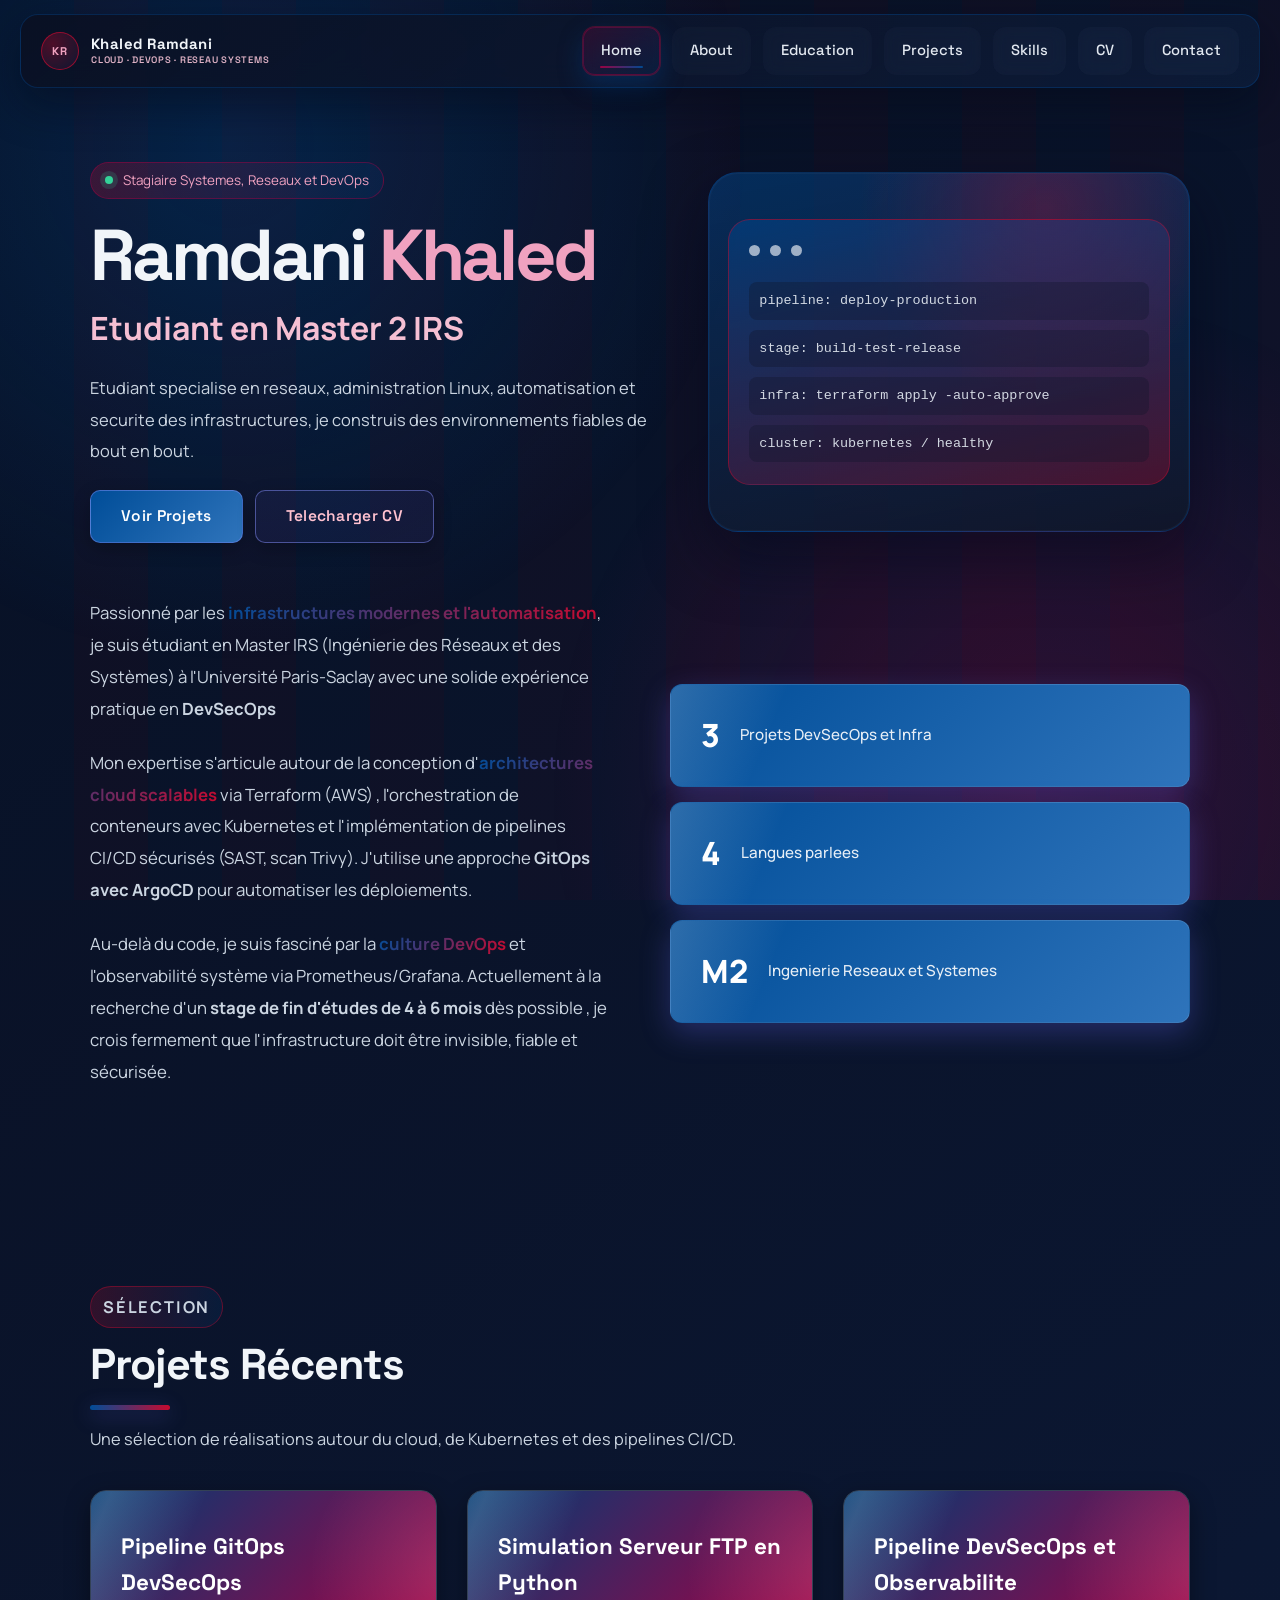
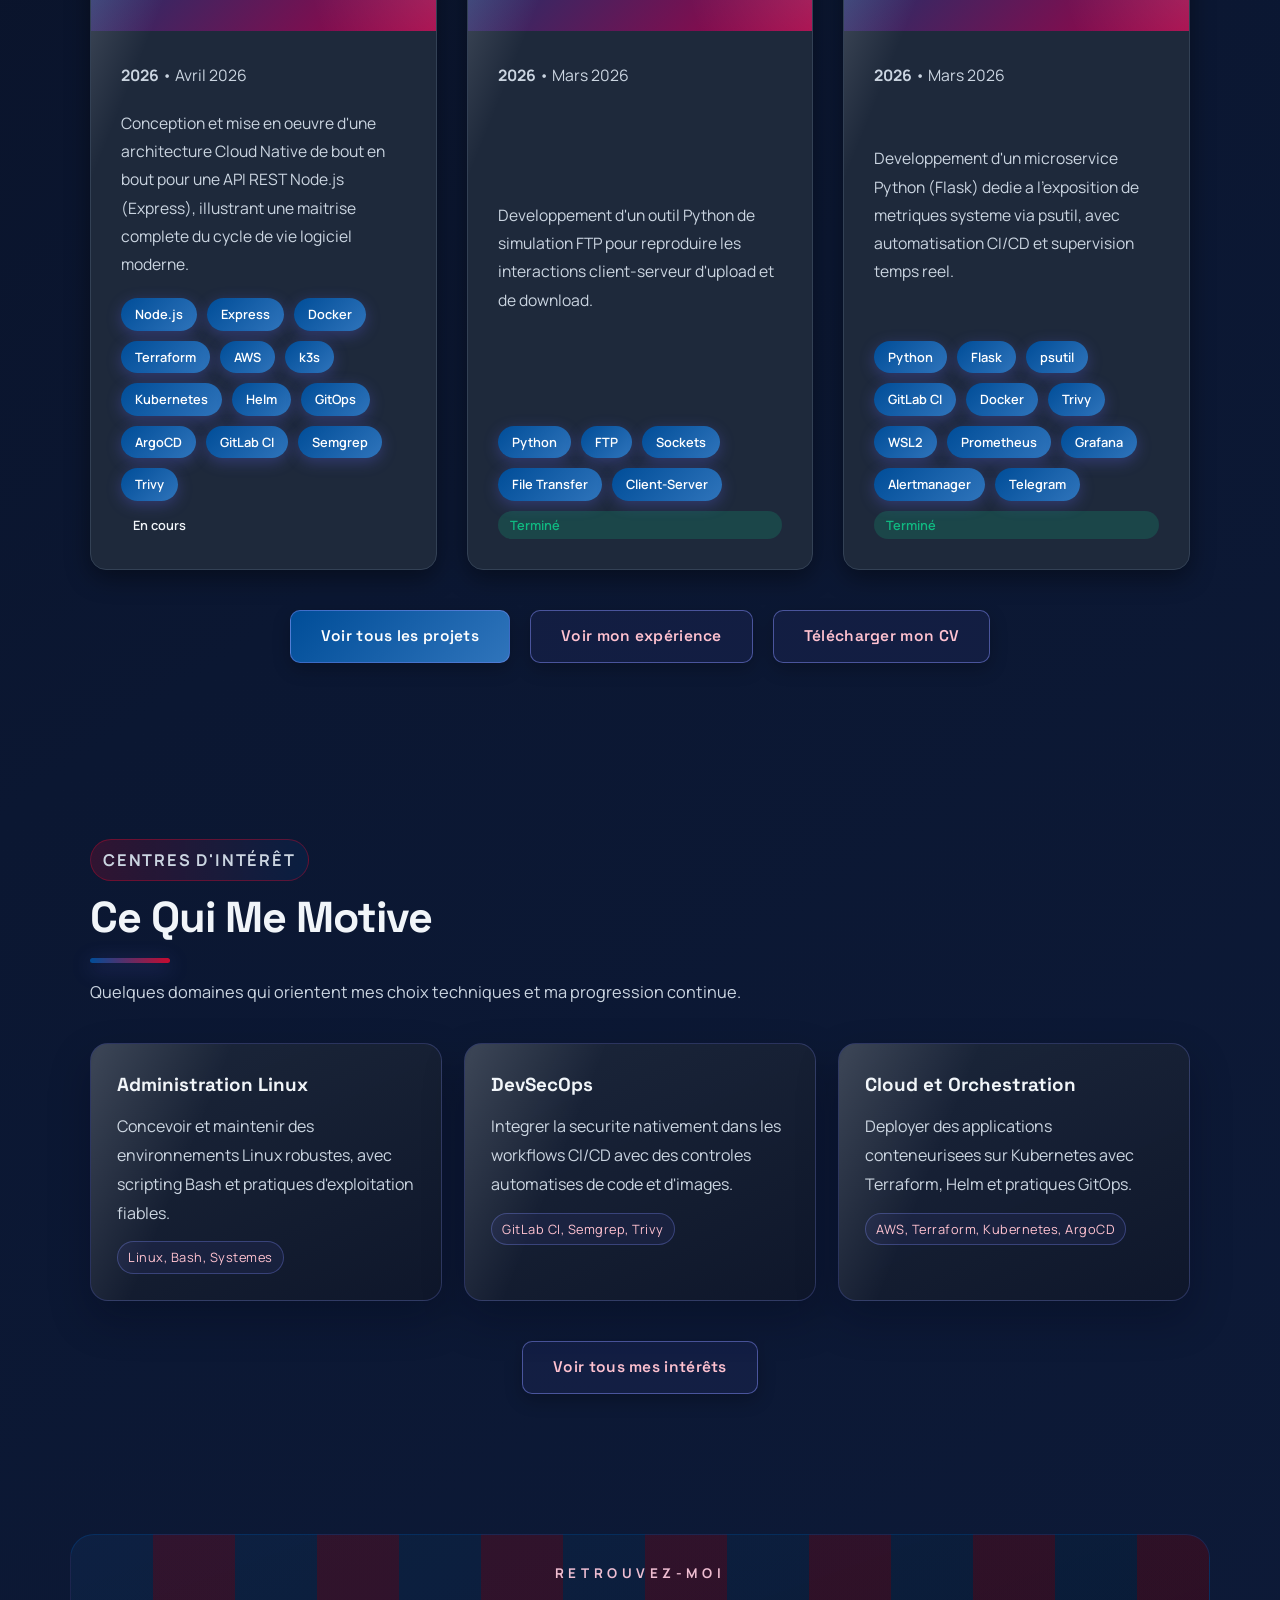
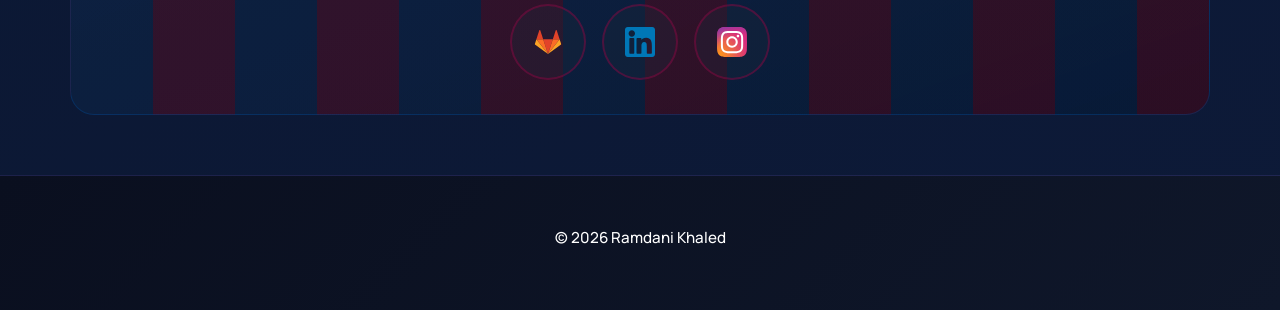
==== commit 3c6ffb23: "changes" ====
--- a/index.html
+++ b/index.html
@@ -28,7 +28,7 @@
                     <h1 class="hero-title">Ramdani <span>Khaled</span></h1>
                     <p class="hero-role">Etudiant en Master 2 IRS</p>
                     <p class="hero-summary">
-                        Etudiant specialise en administration Linux, automatisation et securite des infrastructures, je construis des environnements fiables de bout en bout.
+                        Etudiant specialise en reseaux, administration Linux, automatisation et securite des infrastructures, je construis des environnements fiables de bout en bout.
                     </p>
                     <div class="hero-actions">
                         <a href="projects.html" class="btn btn-primary">Voir Projets</a>
@@ -54,14 +54,15 @@
             <div class="about-grid home-details">
                 <div class="about-text">
                     <p>
-                        Passionne par les <span class="highlight">infrastructures modernes et l'automatisation</span>, je suis un etudiant en Master IRS (Infrastructures et Reseaux de Systemes) chez Paris Saclay avec une solide experience pratique en DevOps.
-                    </p>
-                    <p>
-                        Mon expertise s'articule autour de la conception d'<span class="highlight">architectures cloud scalables</span>, l'automatisation d'infrastructures et l'implementation de pipelines CI/CD robustes. J'aime resoudre des problemes complexes et optimiser les processus de deploiement.
-                    </p>
-                    <p>
-                        Au-dela du code et de la configuration, je suis fascine par la <span class="highlight">culture DevOps</span> et comment elle ameliore la collaboration entre equipes. Je crois fermement que l'infrastructure doit etre invisible, fiable et auto-cicatrisante.
-                    </p>
+    Passionné par les <span class="highlight">infrastructures modernes et l'automatisation</span>, je suis étudiant en Master IRS (Ingénierie des Réseaux et des Systèmes) à l'Université Paris-Saclay  avec une solide expérience pratique en <strong>DevSecOps</strong>
+
+<p>
+    Mon expertise s'articule autour de la conception d'<span class="highlight">architectures cloud scalables</span> via Terraform (AWS) , l'orchestration de conteneurs avec Kubernetes  et l'implémentation de pipelines CI/CD sécurisés (SAST, scan Trivy). J'utilise une approche <strong>GitOps avec ArgoCD</strong>  pour automatiser les déploiements.
+</p>
+
+<p>
+    Au-delà du code, je suis fasciné par la <span class="highlight">culture DevOps</span> et l'observabilité système via Prometheus/Grafana. Actuellement à la recherche d'un <strong>stage de fin d'études de 4 à 6 mois</strong>  dès possible , je crois fermement que l'infrastructure doit être invisible, fiable et sécurisée.
+</p>
                 </div>
                 <div class="about-stats">
                     <div class="stats-container">
@@ -84,7 +85,7 @@
                 <a href="projects.html" class="btn btn-primary">Voir tous les projets</a>
                 <a href="experience.html" class="btn btn-secondary">Voir mon expérience</a>
                 <a href="assets/cv/ramdani-khaled-cv.pdf" class="btn btn-secondary" target="_blank" rel="noopener noreferrer">Télécharger mon CV</a>
-                <a href="mailto:khaled.ramdani@example.com" class="btn btn-primary">M'envoyer un email</a>
+                <a href="mailto:ramdanikhaled1410@gmail.com" class="btn btn-primary home-email-mobile-only">M'envoyer un email</a>
             </div>
         </section>
 
@@ -103,19 +104,16 @@
         <section class="social-strip" aria-label="Réseaux sociaux">
             <p class="social-strip-title">RETROUVEZ-MOI</p>
             <div class="social-strip-links">
-                <a href="https://github.com/RamdaniKhaled" target="_blank" rel="noopener noreferrer" aria-label="GitHub">
-                    <img src="icons/github.svg" alt="GitHub">
-                </a>
-                <a href="https://gitlab.com/RamdaniKhaled" target="_blank" rel="noopener noreferrer" aria-label="GitLab">
+                <a href="https://gitlab.com/Khaled_ramdani" target="_blank" rel="noopener noreferrer" aria-label="GitLab">
                     <img src="icons/gitlab-svg.svg" alt="GitLab">
                 </a>
                 <a href="https://www.linkedin.com/in/khaled-ramdani-uvsq" target="_blank" rel="noopener noreferrer" aria-label="LinkedIn">
                     <img src="icons/linkedin.svg" alt="LinkedIn">
                 </a>
-                <a href="https://instagram.com" target="_blank" rel="noopener noreferrer" aria-label="Instagram">
+                <a href="https://www.instagram.com/ramdani_khaled14" target="_blank" rel="noopener noreferrer" aria-label="Instagram">
                     <img src="icons/instagram.svg" alt="Instagram">
                 </a>
-                <a href="mailto:khaled.ramdani@ens.uvsq.fr" aria-label="Email">
+                <a href="mailto:ramdanikhaled1410@gmail.com" class="home-email-mobile-only" aria-label="Email">
                     <img src="icons/gmail.svg" alt="Email">
                 </a>
             </div>
@@ -123,8 +121,7 @@
     </main>
 
     <footer>
-        <p>&copy; 2026 Ramdani Khaled. Ingénieur DevOps & SRE en devenir.</p>
-        <p class="footer-note">Construire des infrastructures robustes, automatisées et fiables.</p>
+        <p>&copy; 2026 Ramdani Khaled</p>
     </footer>
 
     <!-- Project Modal -->
--- a/styles.css
+++ b/styles.css
@@ -1262,6 +1262,12 @@
     justify-content: center;
 }
 
+@media (min-width: 769px) {
+    .home-email-mobile-only {
+        display: none !important;
+    }
+}
+
 @keyframes fadeIn {
     from { opacity: 0; }
     to { opacity: 1; }
